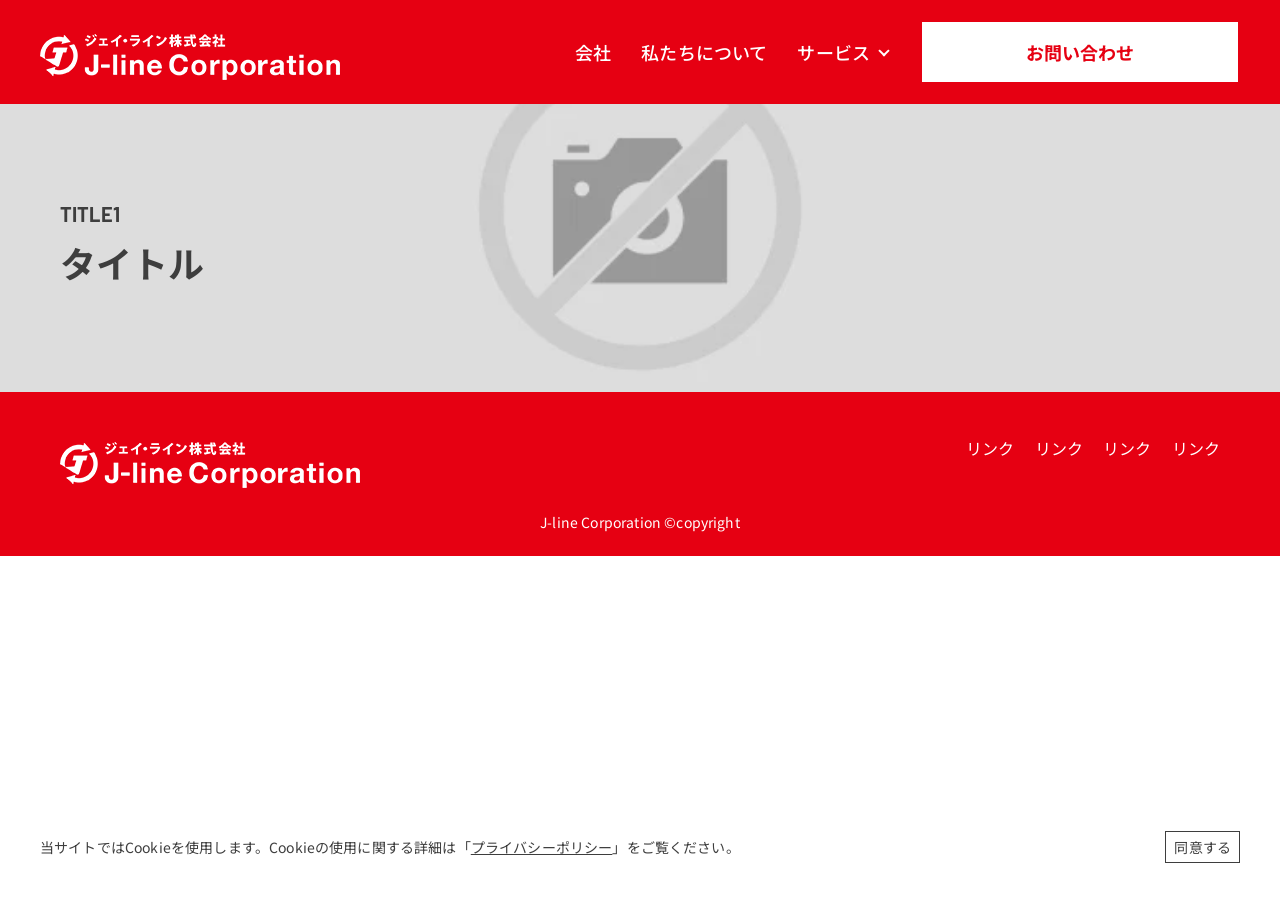
==== public/index.html @ 17c0ab58 "fix all" ====
<!DOCTYPE html>
<html lang="ja">
<head>
    <!-- meta -->
    <meta charset="utf-8">
    <meta name="viewport" content="width=device-width, initial-scale=1.0">
    <meta name="format-detection" content="telephone=no, address=no, email=no">
    <title>Title1321</title>
    <meta name="description" content="">
    <link rel="canonical" href="https://your-domain123.com/">
    <!-- OGP -->
    <meta property="og:title" content="Title1321">
    <meta property="og:description" content="">
    <meta property="og:type" content="website">
    <meta property="og:url" content="https://your-domain123.com/">
    <meta property="og:image" content="https://your-domain123.com/assets/images/common/ogp.jpg">
    <meta property="og:site_name" content="">
    <meta property="og:locale" content="ja_JP">
    <!-- Twitter Card -->
    <meta name="twitter:card" content="summary_large_image">
    <meta name="twitter:title" content="Title1321">
    <meta name="twitter:description" content="">
    <meta name="twitter:image" content="https://your-domain123.com/assets/images/common/ogp.jpg">
    <!-- favicon -->
    <link rel="icon" href="./assets/images/common/favicon.ico">
    <link rel="apple-touch-icon" href="./assets/images/common/apple-touch-icon.png">
    <!-- link -->
    <link rel="stylesheet" href="./assets/vendor/slick/slick.css">
    <link rel="stylesheet" href="./assets/css/common.css">
    <link rel="stylesheet" href="./assets/css/top.css">
    <link rel="preconnect" href="https://fonts.googleapis.com">
    <link rel="preconnect" href="https://fonts.gstatic.com" crossorigin>
    <link href="https://fonts.googleapis.com/css2?family=Barlow:wght@400;500;700&family=Noto+Sans+JP:wght@400;500;700&family=Roboto:wght@400;500;700&display=swap" rel="stylesheet">
    <!-- script -->

    <script src="./assets/vendor/jquery/jquery-4.0.0.min.js" defer></script>

    <script src="./assets/vendor/slick/slick.min.js" defer></script>
    <script src="./assets/js/inview.js" defer></script>
    <script src="./assets/js/cookie.js" defer></script>
    <script src="./assets/js/common.js" defer></script>
    <script src="./assets/js/top.js" defer></script>
</head>
<body>
    <div id="wrapper" class="l-wrapper">
        <header class="c-header">
            <div class="c-header__inner">
                <h1 class="c-header-logo">
                    <a href="./" class="c-header-logo__link">
                        <img src="./assets/images/common/img_logo.webp" alt="">
                    </a>
                </h1>
                <div class="c-header__content">
                    <div class="c-gnavi">
                        <div class="c-gnavi__inner">
                            <ul class="c-gnavi-list">
                                <li class="c-gnavi-list__item">
                                    <a href="./" class="c-gnavi-link">会社</a>
                                </li>
                                <li class="c-gnavi-list__item">
                                    <a href="./" class="c-gnavi-link">私たちについて</a>
                                </li>
                                <li class="c-gnavi-list__item is-sub">
                                    <a href="./" class="c-gnavi-link">サービス</a>
                                    <ul class="c-gnavi-sub" hidden="until-found">
                                        <li class="c-gnavi-sub__item">
                                            <a href="./" class="c-gnavi-sub-link">サービス01</a>
                                        </li>
                                        <li class="c-gnavi-sub__item">
                                            <a href="./" class="c-gnavi-sub-link">サービス02</a>
                                        </li>
                                        <li class="c-gnavi-sub__item">
                                            <a href="./" class="c-gnavi-sub-link">サービス03</a>
                                        </li>
                                    </ul>
                                </li>
                                <li class="c-gnavi-list__item is-btn">
                                    <a href="./" class="c-btn c-btn--reverse">お問い合わせ</a>
                                </li>
                            </ul>
                        </div>
                    </div>
                    <div class="c-header-btns">
                        <a href="./" class="c-btn c-btn--reverse c-header-btns__content">お問い合わせ</a>
                    </div>
                </div>
            </div>
            <div class="c-toggle">
                <span class="c-toggle__line"></span>
            </div>
        </header>
        <!--▲ Content area ▲-->
        <script>
            if (!window.sessionStorage.getItem("storage_loading")) {
                document.documentElement.classList.add("is-loading");
                window.sessionStorage.setItem("storage_loading", new Date().getTime().toString());
            }
        </script>
        <main class="p-top">
            <div class="c-loading">
                <div class="c-loading__inner">
                    <div class="c-loading__content">
                        <div class="c-loading__item"></div>
                        <div class="c-loading__item"></div>
                    </div>
                </div>
            </div>
            <section class="c-mv">
                <figure class="c-mv__bg">
                    <img src="./assets/images/common/img_dummy.webp" alt="">
                </figure>
                <div class="l-container">
                    <div class="c-mv__inner">
                        <h1 class="c-mv-title">
                            <span class="c-mv-title__en">title1</span>
                            <span class="c-mv-title__jp">タイトル</span>
                        </h1>
                    </div>
                </div>
            </section>
        </main>
        <footer class="c-footer">
            <div class="l-container">
                <div class="c-footer__inner">
                    <div class="c-footer-logo">
                        <a href="./" class="c-footer-logo__link">
                            <img src="./assets/images/common/img_logo.webp" alt="">
                        </a>
                    </div>
                    <ul class="c-footer-list">
                        <li class="c-footer-list__item">
                            <a href="./" class="c-footer-link">リンク</a>
                        </li>
                        <li class="c-footer-list__item">
                            <a href="./" class="c-footer-link">リンク</a>
                        </li>
                        <li class="c-footer-list__item">
                            <a href="./" class="c-footer-link">リンク</a>
                        </li>
                        <li class="c-footer-list__item">
                            <a href="./" class="c-footer-link">リンク</a>
                        </li>
                    </ul>
                </div>
                <p class="c-footer-copy">J-line Corporation ©copyright</p>
            </div>
            <a href="#wrapper" class="c-totop">pagetop</a>
        </footer>
        <div data-gdpr="wrap" id="cookiewrap" class="c-cookiewrap">
            <div class="c-cookiewrap__inner">
                <p class="c-cookiewrap__close"><a href="javascript:void(0)" data-gdpr="button">同意する</a></p>
                <p class="c-cookiewrap__txt">当サイトではCookieを使用します。Cookieの使用に関する詳細は「<a href="" class="c-cookiewrap__link">プライバシーポリシー</a>」をご覧ください。</p>
            </div>
        </div>
    </div>
</body>
</html>
---- public/assets/css/common.css ----
@charset "UTF-8";.c-txt10,.c-txt11,.c-txt12{font-size:.625rem}.c-bread__item,.c-bread__link,.c-footer-copy,.c-txt13,.c-txt14,.c-txt15,.mfp_err{font-size:.75rem}.c-btn,.c-footer-link,.c-gnavi-sub-link,.c-ttl16,.c-ttl18,.c-txt16,.c-txt17,.c-txt18,.c-txt19,body{font-size:.875rem}.c-mv-title__en,.c-title__en,.c-ttl20,.c-txt20,.c-txt21{font-size:1rem}.c-ttl22,.c-ttl24,.c-ttl26,.c-txt22,.c-txt23,.c-txt24,.c-txt25,.c-txt26{font-size:1.125rem}.c-footer-logo,.c-header-logo,.c-ttl28,.c-ttl30,.c-txt27,.c-txt28,.c-txt29,.c-txt30{font-size:1.25rem}.c-ttl32,.c-ttl34,.c-txt32,.c-txt34{font-size:1.375rem}.c-mv-title__jp,.c-title__jp,.c-ttl36{font-size:1.5rem}.u-align--left{text-align:left!important}.u-align--right{text-align:right!important}.u-align--center{text-align:center!important}.u-fw--100{font-weight:100!important}.u-fw--200{font-weight:200!important}.u-fw--300{font-weight:300!important}.u-fw--400{font-weight:400!important}.u-fw--500{font-weight:500!important}.u-fw--600{font-weight:600!important}.u-fw--700{font-weight:700!important}.u-fw--800{font-weight:800!important}.u-fw--900{font-weight:900!important}.u-family--base{font-family:Noto Sans JP,sans-serif!important}.u-family--barlow{font-family:Barlow,sans-serif!important}.u-family--roboto{font-family:Roboto,sans-serif!important}*,:after,:before{border-style:solid;border-width:0;box-sizing:border-box}html{line-height:1.15;-webkit-text-size-adjust:100%;-webkit-tap-highlight-color:transparent}body{margin:0}main{display:block}address,blockquote,dl,figure,form,iframe,p,pre,table{margin:0}h1,h2,h3,h4,h5,h6{font-size:inherit;font-weight:inherit;line-height:inherit;margin:0}ol,ul{list-style:none;margin:0;padding:0}dt{font-weight:700}dd{margin-left:0}hr{border-top-width:1px;box-sizing:content-box;clear:both;color:inherit;height:0;margin:0;overflow:visible}pre{font-family:monospace,monospace;font-size:inherit}address{font-style:inherit}a{background-color:transparent;color:inherit;text-decoration:none}abbr[title]{text-decoration:underline;-webkit-text-decoration:underline dotted;text-decoration:underline dotted}b,strong{font-weight:bolder}code,kbd,samp{font-family:monospace,monospace;font-size:inherit}small{font-size:80%}sub,sup{font-size:75%;line-height:0;position:relative;vertical-align:baseline}sub{bottom:-.25em}sup{top:-.5em}embed,iframe,img,object{vertical-align:bottom}button,input,optgroup,select,textarea{-webkit-appearance:none;-moz-appearance:none;appearance:none;background:transparent;border-radius:0;color:inherit;font:inherit;margin:0;padding:0;text-align:inherit;vertical-align:middle}[type=checkbox]{-webkit-appearance:checkbox;-moz-appearance:checkbox;appearance:checkbox}[type=radio]{-webkit-appearance:radio;-moz-appearance:radio;appearance:radio}button,input{overflow:visible}button,select{text-transform:none}[type=button],[type=reset],[type=submit],button{-webkit-appearance:none;-moz-appearance:none;appearance:none;cursor:pointer}[type=button][disabled],[type=reset][disabled],[type=submit][disabled],button[disabled]{cursor:default}[type=button]::-moz-focus-inner,[type=reset]::-moz-focus-inner,[type=submit]::-moz-focus-inner,button::-moz-focus-inner{border-style:none;padding:0}[type=button]:-moz-focusring,[type=reset]:-moz-focusring,[type=submit]:-moz-focusring,button:-moz-focusring{outline:1px dotted ButtonText}select::-ms-expand{display:none}fieldset,option{padding:0}fieldset{margin:0;min-width:0}legend{color:inherit;display:table;max-width:100%;padding:0;white-space:normal}progress{vertical-align:baseline}textarea{overflow:auto}[type=number]::-webkit-inner-spin-button,[type=number]::-webkit-outer-spin-button{height:auto}[type=search]{outline-offset:-2px}[type=search]::-webkit-search-decoration{-webkit-appearance:none}::-webkit-file-upload-button{-webkit-appearance:button;font:inherit}label[for]{cursor:pointer}details{display:block}summary{display:list-item}[contenteditable]{outline:none}table{border-collapse:collapse;border-spacing:0}caption{text-align:left}td,th{padding:0;vertical-align:top}th{font-weight:700;text-align:left}[hidden],template{display:none}:root{--base:#3e3e3e;--primary:#e60012;--black:#000;--white:#fff;--gray:#ccc;--red:#f45a3e}body{color:var(--base);font-family:Noto Sans JP,sans-serif;font-weight:400;letter-spacing:.01em;line-height:2}body.overflow_modal{height:100%;overflow-y:scroll;position:fixed;width:100%}.l-wrapper{display:block;overflow:clip;position:relative}img{width:100%}a{cursor:pointer;transition:.5s}a:hover{opacity:1}.is-pc{display:none!important}.is-sp{display:block!important}.c-title{display:flex;flex-direction:column;gap:5px}.c-title__en{font-family:Barlow,sans-serif;line-height:1;text-transform:uppercase}.c-title__en,.c-title__jp{display:block;font-weight:700}.c-title__jp{line-height:1.6}.c-ttl16{font-weight:700}.c-ttl16--line{position:relative}.c-ttl16--line:before{background-color:var(--base);bottom:0;content:"";height:.05em;left:0;position:absolute;width:100%}.c-ttl16--dot{display:flex;position:relative}.c-ttl16--dot:before{content:"・";display:block;flex-shrink:0}.c-ttl18{font-weight:700}.c-ttl18--line{position:relative}.c-ttl18--line:before{background-color:var(--base);bottom:0;content:"";height:.05em;left:0;position:absolute;width:100%}.c-ttl18--dot{display:flex;position:relative}.c-ttl18--dot:before{content:"・";display:block;flex-shrink:0}.c-ttl20{font-weight:700}.c-ttl20--line{position:relative}.c-ttl20--line:before{background-color:var(--base);bottom:0;content:"";height:.05em;left:0;position:absolute;width:100%}.c-ttl20--dot{display:flex;position:relative}.c-ttl20--dot:before{content:"・";display:block;flex-shrink:0}.c-ttl22{font-weight:700}.c-ttl22--line{position:relative}.c-ttl22--line:before{background-color:var(--base);bottom:0;content:"";height:.05em;left:0;position:absolute;width:100%}.c-ttl22--dot{display:flex;position:relative}.c-ttl22--dot:before{content:"・";display:block;flex-shrink:0}.c-ttl24{font-weight:700}.c-ttl24--line{position:relative}.c-ttl24--line:before{background-color:var(--base);bottom:0;content:"";height:.05em;left:0;position:absolute;width:100%}.c-ttl24--dot{display:flex;position:relative}.c-ttl24--dot:before{content:"・";display:block;flex-shrink:0}.c-ttl26{font-weight:700}.c-ttl26--line{position:relative}.c-ttl26--line:before{background-color:var(--base);bottom:0;content:"";height:.05em;left:0;position:absolute;width:100%}.c-ttl26--dot{display:flex;position:relative}.c-ttl26--dot:before{content:"・";display:block;flex-shrink:0}.c-ttl28{font-weight:700}.c-ttl28--line{position:relative}.c-ttl28--line:before{background-color:var(--base);bottom:0;content:"";height:.05em;left:0;position:absolute;width:100%}.c-ttl28--dot{display:flex;position:relative}.c-ttl28--dot:before{content:"・";display:block;flex-shrink:0}.c-ttl30{font-weight:700}.c-ttl30--line{position:relative}.c-ttl30--line:before{background-color:var(--base);bottom:0;content:"";height:.05em;left:0;position:absolute;width:100%}.c-ttl30--dot{display:flex;position:relative}.c-ttl30--dot:before{content:"・";display:block;flex-shrink:0}.c-ttl32{font-weight:700}.c-ttl32--line{position:relative}.c-ttl32--line:before{background-color:var(--base);bottom:0;content:"";height:.05em;left:0;position:absolute;width:100%}.c-ttl32--dot{display:flex;position:relative}.c-ttl32--dot:before{content:"・";display:block;flex-shrink:0}.c-ttl34{font-weight:700}.c-ttl34--line{position:relative}.c-ttl34--line:before{background-color:var(--base);bottom:0;content:"";height:.05em;left:0;position:absolute;width:100%}.c-ttl34--dot{display:flex;position:relative}.c-ttl34--dot:before{content:"・";display:block;flex-shrink:0}.c-ttl36{font-weight:700}.c-ttl36--line{position:relative}.c-ttl36--line:before{background-color:var(--base);bottom:0;content:"";height:.05em;left:0;position:absolute;width:100%}.c-ttl36--dot{display:flex;position:relative}.c-ttl36--dot:before{content:"・";display:block;flex-shrink:0}.c-btn{align-items:center;background-color:var(--primary);border:1px solid var(--primary);color:var(--white);display:flex;font-weight:700;gap:10px;justify-content:center;line-height:1.6;min-height:56px;padding:10px 20px;text-align:center;width:260px}.c-btn--arrow{display:flex;gap:5px;justify-content:space-between}.c-btn--arrow .c-btn__content{width:100%}.c-btn--arrow:after{border-right:2px solid var(--white);border-top:2px solid var(--white);content:"";display:block;flex-shrink:0;height:8px;transform:rotate(45deg);transition:.5s;width:8px}.c-btn--arrow-center{display:flex;gap:5px;justify-content:center}.c-btn--arrow-center:after{border-right:2px solid var(--white);border-top:2px solid var(--white);content:"";display:block;flex-shrink:0;height:8px;transform:rotate(45deg);transition:.5s;width:8px}.c-btn--arrow-between{display:flex;gap:5px;justify-content:space-between}.c-btn--arrow-between:after{border-right:2px solid var(--white);border-top:2px solid var(--white);content:"";display:block;flex-shrink:0;height:8px;transform:rotate(45deg);transition:.5s;width:8px}.c-btn--reverse{background-color:var(--white);color:var(--primary)}.c-btn--reverse:after{border-color:var(--primary)}.c-totop{background:var(--primary);border:2px solid var(--white);border-radius:40px;bottom:60px;display:block;font-size:0;font-weight:400;height:45px;letter-spacing:.1em;line-height:1;position:fixed;right:20px;transform:translateY(150px);transition:.5s;width:45px;z-index:9}.c-totop:before{left:11px;transform:translateY(-50%) rotate(-45deg)}.c-totop:after,.c-totop:before{background:var(--white);content:"";height:3px;pointer-events:none;position:absolute;top:50%;width:12px}.c-totop:after{right:11px;transform:translateY(-50%) rotate(45deg)}.c-list-dot__item{align-items:flex-start;display:flex;gap:5px}.c-list-dot__item:before{content:"・";display:block;flex-shrink:0}.c-list-number{counter-reset:number}.c-list-number__item{align-items:flex-start;display:flex;gap:5px}.c-list-number__item:before{content:counter(number) ".";counter-increment:number;display:block;flex-shrink:0}.c-list-star__item{align-items:flex-start;display:flex;gap:5px}.c-list-star__item:before{content:"※";display:block;flex-shrink:0}.c-mv{margin-top:60px;position:relative;width:100%;z-index:1}.c-mv__bg{height:100%;left:0;position:absolute;top:0;width:100%;z-index:-1}.c-mv__bg img{height:100%;-o-object-fit:cover;object-fit:cover;-o-object-position:center;object-position:center;width:100%}.c-mv__inner{padding:80px 0}.c-mv-title{display:flex;flex-direction:column;gap:5px}.c-mv-title__en{display:block;font-family:Barlow,sans-serif;font-weight:700;line-height:1;text-transform:uppercase}.c-mv-title__jp{display:block;font-weight:700;line-height:1.6}.c-bread{display:flex;flex-wrap:wrap;gap:5px;padding:10px 0}.c-bread__item{color:var(--primary);text-transform:uppercase}.c-bread__link{align-items:center;color:var(--base);display:flex;gap:5px;justify-content:space-between}.c-bread__link:after{content:"-"}.c-gnavi{background-color:var(--primary);display:none;height:100vh;height:100lvh;left:0;overflow-y:auto;position:fixed;top:0;width:100%;z-index:8;-webkit-overflow-scrolling:touch}.c-gnavi-link{display:block;font-size:1rem;font-weight:500;padding:8px 0;text-align:center;transition:opacity .3s ease}.c-gnavi-link:hover{opacity:.8}.c-gnavi-list__item{position:relative}.c-gnavi-list__item.is-btn{display:flex;justify-content:center;padding-top:20px}.c-gnavi-list__item.is-sub{position:relative}.c-gnavi-list__item.is-sub .c-gnavi-link{padding:10px 40px}.c-gnavi-list__item.is-sub:after{border-bottom:2px solid var(--white);border-right:2px solid var(--white);content:"";display:block;height:8px;pointer-events:none;position:absolute;right:25px;top:25px;transform:translateY(-50%) rotate(45deg);transition:transform .3s ease;width:8px}.c-gnavi-list__item.is-sub.is-open:after{transform:translateY(-30%) rotate(-135deg)}.c-gnavi__inner{padding:100px 0}.c-gnavi-sub{background-color:rgba(0,0,0,.12);border-radius:4px;display:none;margin:8px 20px 12px;position:relative}.c-gnavi-sub[hidden=until-found]{display:none}@supports (content-visibility:hidden){.c-gnavi-sub[hidden=until-found]{content-visibility:hidden;display:block}}.c-gnavi-sub-link{background-color:transparent;border-bottom:1px solid hsla(0,0%,100%,.12);color:var(--white);display:block;font-weight:500;padding:12px 20px;text-align:center;transition:background-color .25s ease,color .25s ease,padding-left .25s ease}.c-gnavi-sub-link:hover{background-color:hsla(0,0%,100%,.1)}.c-gnavi-sub__item:last-child .c-gnavi-sub-link{border-bottom:none}.c-header{background-color:var(--primary);color:var(--white);left:0;padding:10px 20px;position:fixed;top:0;width:100%;z-index:10}.c-header-logo{align-items:center;display:flex;flex-shrink:0;font-weight:700;position:relative;width:200px;z-index:9}.c-header-btns{display:none}.c-toggle{background-color:var(--green);border-radius:0 0 0 5px;cursor:pointer;display:block;height:60px;position:absolute;right:0;top:0;width:60px;z-index:11}.c-toggle:before{top:20px}.c-toggle:after,.c-toggle:before{background:var(--white);border-radius:100px;content:"";height:2px;left:20px;position:absolute;transition:.5s;width:20px}.c-toggle:after{bottom:20px}.c-toggle__line{background:var(--white);border-radius:100px;display:block;height:2px;left:20px;position:absolute;top:29px;transition:.5s;width:20px}.c-toggle.active:before{transform:translate(-2px,9px) rotate(45deg);width:24px}.c-toggle.active:after{transform:translate(-2px,-9px) rotate(-45deg);width:24px}.c-toggle.active .c-toggle__line{opacity:0}.c-footer{background-color:var(--primary);color:var(--white);padding:40px 0 20px}.c-footer__inner{display:flex;flex-wrap:wrap;gap:20px}.c-footer-logo{align-items:center;display:flex;flex-shrink:0;font-weight:700;width:200px}.c-footer-list{display:flex;flex-wrap:wrap;gap:15px}.c-footer-copy{margin-top:20px;text-align:center}.is-loading .c-loading{opacity:1;pointer-events:all}.c-loading{align-items:center;background:var(--base);display:flex;height:100%;justify-content:center;left:0;opacity:0;pointer-events:none;position:fixed;top:0;width:100%;z-index:100}.c-loading__content{position:relative;transform:translate(-15px,-15px)}.c-loading__item{animation-fill-mode:both;background-color:var(--white);border-radius:100%;height:12px;left:-7px;margin:2px 2px 2px 15px;position:absolute;top:4px;width:12px}.c-loading__item:first-child{animation:ball-zig .7s linear 0s infinite}.c-loading__item:last-child{animation:ball-zag .7s linear 0s infinite}@keyframes ball-zig{33%{transform:translate(-15px,-30px)}66%{transform:translate(15px,-30px)}to{transform:translate(0)}}@keyframes ball-zag{33%{transform:translate(15px,30px)}66%{transform:translate(-15px,30px)}to{transform:translate(0)}}.p-country-name{display:none!important}div#mfp_hidden{height:1px;margin:0;overflow:hidden;padding:0;width:1px}div#mfp_hidden input{margin:10px}div#mfp_loading{background-image:url(_images/mfp_loading.gif);display:none;height:40px;position:absolute;width:40px;z-index:20001}div#mfp_overlay{display:none;position:absolute;z-index:10001}div#mfp_overlay_inner{background-color:#fff;border-radius:5px;box-shadow:0 0 10px #000;margin:0 auto;max-width:90%;padding:15px;width:640px}div#mfp_overlay_background{z-index:10000}div#mfp_loading_screen,div#mfp_overlay_background{background-color:#000;display:none;position:absolute}div#mfp_loading_screen{opacity:.8;z-index:20000}.mfp_err{color:var(--red);display:block;width:100%}.wpcf7-form.resetting,.wpcf7-form.submitting{pointer-events:none}.c-cookiewrap{background:var(--white);bottom:0;box-sizing:border-box;display:none;left:0;padding:20px;position:fixed;width:100%;z-index:999}.c-cookiewrap__inner{box-sizing:border-box;position:relative;width:100%}.c-cookiewrap__close{bottom:0;font-size:.875rem;line-height:1em;position:absolute;right:0;text-align:right}.c-cookiewrap__close a{border:1px solid var(--base);display:block;padding:8px}.c-cookiewrap__txt{font-size:.875rem;line-height:1.8;padding-bottom:45px}.c-cookiewrap__link{text-decoration:underline}.p-404__inner{padding:50px 0 100px}.p-404__btn{padding:40px 0 0}.p-thanks__inner{padding:50px 0 100px}.p-thanks__inner .c-ttl30{margin-bottom:25px}.p-thanks__btn{padding:40px 0 0}.c-accordion{background:#fff;border:1px solid #e2e8f0;border-radius:8px;margin-bottom:16px;overflow:hidden;transition:border-color .25s ease,box-shadow .25s ease;width:100%}.c-accordion:last-child{margin-bottom:0}.c-accordion:hover{border-color:#cbd5e1}.c-accordion.is-open,.c-accordion[open]{border-color:#cbd5e1;box-shadow:0 4px 12px rgba(0,0,0,.04)}.c-accordion.is-open .c-accordion__icon,.c-accordion[open] .c-accordion__icon{transform:rotate(180deg)}.c-accordion.is-open .c-accordion__icon--plus,.c-accordion[open] .c-accordion__icon--plus{transform:none}.c-accordion.is-open .c-accordion__icon--plus:after,.c-accordion[open] .c-accordion__icon--plus:after{opacity:0;transform:translate(-50%,-50%) rotate(90deg)}.c-accordion__head{align-items:center;background:#f8fafc;border:none;color:#1e293b;cursor:pointer;display:flex;font-size:15px;font-weight:700;justify-content:space-between;line-height:1.5;list-style:none;outline:none;padding:14px 16px;text-align:left;transition:background-color .2s ease,color .2s ease;-webkit-user-select:none;-moz-user-select:none;user-select:none;width:100%}.c-accordion__head::-webkit-details-marker{display:none}.c-accordion__head::marker{content:"";display:none}.c-accordion__head:hover{background-color:#f1f5f9;color:var(--primary,#e60012)}.c-accordion__title{flex:1;padding-right:16px}.c-accordion__icon{flex-shrink:0;height:20px;position:relative;transition:transform .3s cubic-bezier(.4,0,.2,1);width:20px}.c-accordion__icon:before{border-bottom:2px solid #64748b;border-right:2px solid #64748b;content:"";height:8px;left:50%;position:absolute;top:50%;transform:translate(-50%,-70%) rotate(45deg);transition:border-color .2s ease;width:8px}.c-accordion__icon--plus:before{border:none;height:2px;width:14px}.c-accordion__icon--plus:after,.c-accordion__icon--plus:before{background-color:#64748b;content:"";left:50%;position:absolute;top:50%;transform:translate(-50%,-50%)}.c-accordion__icon--plus:after{height:14px;transition:transform .25s ease,opacity .25s ease;width:2px}.c-accordion__body{background:#fff;border-top:1px solid #f1f5f9}.c-accordion__body[hidden=until-found]{display:none}@supports (content-visibility:hidden){.c-accordion__body[hidden=until-found]{content-visibility:hidden;display:block}}.c-accordion__content{color:#475569;font-size:14px;line-height:1.8;padding:16px}.c-accordion__content>:last-child{margin-bottom:0}:where(.js-inview){opacity:0}:where(.js-inview):focus-within{animation:none!important;opacity:1!important;transform:none!important;transition:none!important}.js-fadeani:focus-within{opacity:1!important;transform:none!important;transition:none!important}.bounceIn,.fadeIn,.fadeRight,.fadeUp{animation-duration:1.5s;animation-timing-function:ease}.fadeUp{animation-fill-mode:forwards;animation-name:ani_fadeup}.fadeRight{animation-fill-mode:forwards;animation-name:ani_toright}.fadeLeft{animation-fill-mode:forwards;animation-name:ani_toleft}.fadeIn{animation-fill-mode:forwards;animation-name:ani_fadein}.bounceIn{animation-fill-mode:forwards;animation-name:bounce_in}@keyframes ani_fadeup{0%{opacity:0;transform:translateY(30px)}to{opacity:1;transform:translateY(0)}}@keyframes ani_toright{0%{opacity:0;transform:translateX(-40px)}to{opacity:1;transform:translateX(0)}}@keyframes ani_toleft{0%{opacity:0;transform:translateX(40px)}to{opacity:1;transform:translateY(0)}}@keyframes ani_fadein{0%{opacity:0}to{opacity:1}}@keyframes bounce_in{0%{opacity:0;transform:scale3d(.3,.3,.3)}20%{transform:scale3d(1.2,1.2,1.2)}40%{transform:scale3d(.9,.9,.9)}60%{opacity:1;transform:scale3d(1.03,1.03,1.03)}80%{transform:scale3d(.97,.97,.97)}to{opacity:1;transform:none}}.l-container{padding:0 20px;width:100%}.l-grid{display:grid;grid-gap:20px}.l-flex{align-items:flex-start;display:flex;flex-wrap:wrap;gap:20px}.l-flex__left{flex-shrink:0;width:100%}.l-flex__right{display:flex;flex-direction:column;gap:10px;width:100%}.l-flex--middle{align-items:center}.l-flex--reverse{flex-direction:row-reverse}.l-tbl__item{border-top:1px solid var(--gray);padding:20px 0}.l-tbl__item:last-child{border-bottom:1px solid var(--gray)}.l-tbl .l-tbl__item--middle{align-items:center}.l-tbl__left{flex-shrink:0;margin-bottom:10px;width:100%}.l-tbl__right{width:100%}@media screen and (min-width:768px){.c-txt11{font-size:clamp(.625rem,.2119vw + .5233rem,.6875rem)}.c-txt12{font-size:clamp(.625rem,.4237vw + .4216rem,.75rem)}.c-txt13{font-size:clamp(.75rem,.2119vw + .6483rem,.8125rem)}.c-bread__item,.c-bread__link,.c-footer-copy,.c-txt14,.mfp_err{font-size:clamp(.75rem,.4237vw + .5466rem,.875rem)}.c-txt15{font-size:clamp(.75rem,.6356vw + .4449rem,.9375rem)}.c-footer-link,.c-gnavi-sub-link,.c-ttl16,.c-txt16,body{font-size:clamp(.875rem,.4237vw + .6716rem,1rem)}.c-txt17{font-size:clamp(.875rem,.6356vw + .5699rem,1.0625rem)}.c-btn,.c-ttl18,.c-txt18{font-size:clamp(.875rem,.8475vw + .4682rem,1.125rem)}.c-txt19{font-size:clamp(.875rem,1.0593vw + .3665rem,1.1875rem)}.c-mv-title__en,.c-title__en,.c-ttl20,.c-txt20{font-size:clamp(1rem,.8475vw + .5932rem,1.25rem)}.c-txt21{font-size:clamp(1rem,1.0593vw + .4915rem,1.3125rem)}.c-ttl22,.c-txt22{font-size:clamp(1.125rem,.8475vw + .7182rem,1.375rem)}.c-txt23{font-size:clamp(1.125rem,1.0593vw + .6165rem,1.4375rem)}.c-ttl24,.c-txt24{font-size:clamp(1.125rem,1.2712vw + .5148rem,1.5rem)}.c-txt25{font-size:clamp(1.125rem,1.4831vw + .4131rem,1.5625rem)}.c-ttl26,.c-txt26{font-size:clamp(1.125rem,1.6949vw + .3114rem,1.625rem)}.c-txt27{font-size:clamp(1.25rem,1.4831vw + .5381rem,1.6875rem)}.c-footer-logo,.c-header-logo,.c-ttl28,.c-txt28{font-size:clamp(1.25rem,1.6949vw + .4364rem,1.75rem)}.c-txt29{font-size:clamp(1.25rem,1.9068vw + .3347rem,1.8125rem)}.c-ttl30,.c-txt30{font-size:clamp(1.25rem,2.1186vw + .2331rem,1.875rem)}.c-ttl32,.c-txt32{font-size:clamp(1.375rem,2.1186vw + .3581rem,2rem)}.c-ttl34,.c-txt34{font-size:clamp(1.375rem,2.5424vw + .1547rem,2.125rem)}.c-mv-title__jp,.c-title__jp,.c-ttl36{font-size:clamp(1.5rem,2.5424vw + .2797rem,2.25rem)}a:hover{opacity:.8;text-decoration:none}.is-pc{display:block!important}.is-sp{display:none!important}.c-title{gap:10px}.c-btn{gap:15px;min-height:64px;width:320px}.c-btn,.c-btn:hover{border:2px solid var(--primary)}.c-btn:hover{background-color:var(--white);color:var(--primary);opacity:1}.c-btn:hover:after{border-color:var(--primary)}.c-btn--arrow{gap:10px}.c-btn--arrow:after{height:12px;width:12px}.c-btn--arrow-center{gap:10px}.c-btn--arrow-center:after{height:12px;width:12px}.c-btn--arrow-between{gap:10px}.c-btn--arrow-between:after{height:12px;width:12px}.c-btn--reverse:hover{background-color:var(--primary);color:var(--white);opacity:1}.c-btn--reverse:hover:after{border-color:var(--white)}.c-totop{border:3px solid var(--white);border-radius:60px;bottom:69px;height:60px;right:60px;width:60px}.c-totop:before{left:15px;width:15px}.c-totop:after{right:15px;width:15px}.c-totop:hover{transform:translateY(-20px)!important}.c-mv{margin-top:104px}.c-mv__inner{padding:100px 0}.c-mv-title{gap:10px}.c-bread{gap:10px;padding:15px 0}.c-bread__link{gap:10px}.c-gnavi{display:block;height:auto;overflow-y:visible;position:relative;width:auto}.c-gnavi-link{font-size:clamp(.7875rem,1.1441vw + .2384rem,1.125rem);padding:5px 0;text-align:left}.c-gnavi-list{align-items:center;display:flex;gap:0 clamp(1.25rem,2.1186vw + .2331rem,1.875rem);justify-content:flex-end}.c-gnavi-list__item.is-btn{display:none}.c-gnavi-list__item.is-sub{padding-right:20px}.c-gnavi-list__item.is-sub .c-gnavi-link{padding:5px 0}.c-gnavi-list__item.is-sub:after{right:2px;top:50%;transform:translateY(-65%) rotate(45deg)}.c-gnavi-list__item.is-sub.is-open:after{transform:translateY(-35%) rotate(-135deg)}.c-gnavi-list__item.is-sub.is-open .c-gnavi-sub{content-visibility:visible;opacity:1;pointer-events:auto;transform:translateX(-50%) translateY(0)}.c-gnavi-list__item.is-sub:focus-within:after,.c-gnavi-list__item.is-sub:hover:after{transform:translateY(-35%) rotate(-135deg)}.c-gnavi-list__item.is-sub:focus-within .c-gnavi-sub,.c-gnavi-list__item.is-sub:hover .c-gnavi-sub{content-visibility:visible;opacity:1;pointer-events:auto;transform:translateX(-50%) translateY(0)}.c-gnavi__inner{padding:0}.c-gnavi-sub{background-color:var(--white);border-radius:6px;box-shadow:0 10px 25px rgba(0,0,0,.15);display:block;left:50%;margin:0;opacity:0;pointer-events:none;position:absolute;top:calc(100% + 20px);transform:translateX(-50%) translateY(10px);transition:opacity .3s ease,transform .3s ease,content-visibility allow-discrete .3s ease;width:200px;z-index:20}.c-gnavi-sub[hidden=until-found]{content-visibility:hidden;display:block}.c-gnavi-sub:focus-within{content-visibility:visible;opacity:1;pointer-events:auto;transform:translateX(-50%) translateY(0)}.c-gnavi-sub:before{height:20px;left:0;width:100%}.c-gnavi-sub:after,.c-gnavi-sub:before{bottom:100%;content:"";position:absolute}.c-gnavi-sub:after{border-color:transparent transparent var(--white) transparent;border-style:solid;border-width:0 6px 6px;height:0;left:50%;transform:translateX(-50%) translateY(1px);width:0}.c-gnavi-sub-link{background-color:var(--white);border-bottom:1px solid #f0f0f0;color:var(--base);padding:12px 20px;text-align:left}.c-gnavi-sub-link:hover{background-color:var(--primary);color:var(--white);padding-left:24px}.c-gnavi-sub__item:first-child .c-gnavi-sub-link{border-radius:6px 6px 0 0}.c-gnavi-sub__item:last-child .c-gnavi-sub-link{border-radius:0 0 6px 6px}.c-header{padding:20px 40px}.c-header-logo{width:clamp(13.75rem,16.9492vw + 5.6144rem,18.75rem)}.c-header__inner{align-items:center;display:flex;justify-content:space-between}.c-header__content{align-items:center;display:flex;gap:clamp(1.25rem,2.1186vw + .2331rem,1.875rem);justify-content:flex-end}.c-header-btns{display:block}.c-header-btns__content{width:clamp(11.25rem,29.661vw + -2.9873rem,20rem)}.c-toggle{display:none}.c-footer{padding:40px 0 20px}.c-footer__inner{flex-wrap:nowrap;justify-content:space-between}.c-footer-logo{width:300px}.c-footer-list{gap:20px}.c-footer-copy{margin-top:20px}.c-cookiewrap{padding:40px}.c-cookiewrap__close{bottom:auto;top:50%;transform:translateY(-50%)}.c-cookiewrap__txt{padding-bottom:0;padding-right:110px}.p-404__inner{margin-bottom:-22px;padding:clamp(6.25rem,7.8125vw + 2.5rem,8.75rem) 0 clamp(8.125rem,8.3984vw + 4.0938rem,10.8125rem)}.p-404__btn{padding:50px 0}.p-thanks__inner{margin-bottom:-22px;padding:clamp(6.25rem,7.8125vw + 2.5rem,8.75rem) 0 clamp(8.125rem,8.3984vw + 4.0938rem,10.8125rem);text-align:center}.p-thanks__inner .c-ttl30{margin-bottom:40px}.p-thanks__btn{padding:50px 0}.c-accordion__head{font-size:16px;padding:18px 24px}.c-accordion__content{font-size:15px;padding:20px 24px}.l-container{box-sizing:border-box;margin:0 auto;max-width:1240px;padding:0 40px;width:100%}.l-grid{grid-gap:clamp(1.25rem,4.2373vw + -.7839rem,2.5rem);grid-template-columns:1fr 1fr}.l-grid--cl3{grid-template-columns:repeat(3,1fr)}.l-grid--cl4{grid-template-columns:repeat(4,1fr)}.l-flex{flex-wrap:nowrap;gap:clamp(1.25rem,4.2373vw + -.7839rem,2.5rem)}.l-flex__left{width:400px}.l-flex__right{gap:20px}.l-flex--equal .l-flex__left{width:50%}.l-tbl__item{align-items:flex-start;display:flex;padding:20px 0}.l-tbl__left{margin-bottom:0;width:clamp(12.5rem,21.1864vw + 2.3305rem,18.75rem)}}
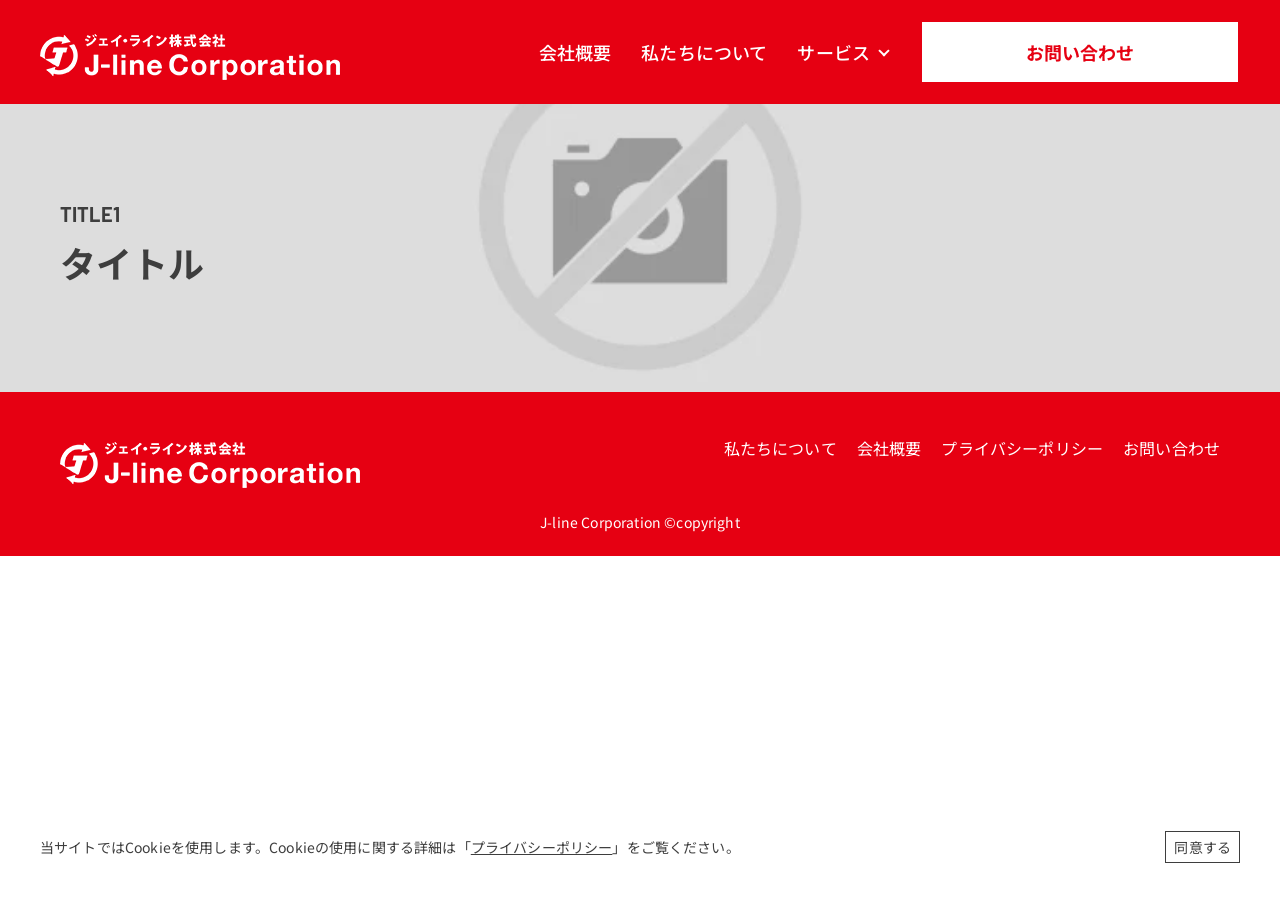
==== commit 353a1740: "fix all" ====
--- a/public/index.html
+++ b/public/index.html
@@ -55,10 +55,10 @@
                         <div class="c-gnavi__inner">
                             <ul class="c-gnavi-list">
                                 <li class="c-gnavi-list__item">
-                                    <a href="./" class="c-gnavi-link">会社</a>
+                                    <a href="./company/" class="c-gnavi-link">会社概要</a>
                                 </li>
                                 <li class="c-gnavi-list__item">
-                                    <a href="./" class="c-gnavi-link">私たちについて</a>
+                                    <a href="./about/" class="c-gnavi-link">私たちについて</a>
                                 </li>
                                 <li class="c-gnavi-list__item is-sub">
                                     <a href="./" class="c-gnavi-link">サービス</a>
@@ -75,13 +75,13 @@
                                     </ul>
                                 </li>
                                 <li class="c-gnavi-list__item is-btn">
-                                    <a href="./" class="c-btn c-btn--reverse">お問い合わせ</a>
+                                    <a href="./contact/" class="c-btn c-btn--reverse">お問い合わせ</a>
                                 </li>
                             </ul>
                         </div>
                     </div>
                     <div class="c-header-btns">
-                        <a href="./" class="c-btn c-btn--reverse c-header-btns__content">お問い合わせ</a>
+                        <a href="./contact/" class="c-btn c-btn--reverse c-header-btns__content">お問い合わせ</a>
                     </div>
                 </div>
             </div>
@@ -129,16 +129,16 @@
                     </div>
                     <ul class="c-footer-list">
                         <li class="c-footer-list__item">
-                            <a href="./" class="c-footer-link">リンク</a>
+                            <a href="./about/" class="c-footer-link">私たちについて</a>
                         </li>
                         <li class="c-footer-list__item">
-                            <a href="./" class="c-footer-link">リンク</a>
+                            <a href="./company/" class="c-footer-link">会社概要</a>
                         </li>
                         <li class="c-footer-list__item">
-                            <a href="./" class="c-footer-link">リンク</a>
+                            <a href="./privacy/" class="c-footer-link">プライバシーポリシー</a>
                         </li>
                         <li class="c-footer-list__item">
-                            <a href="./" class="c-footer-link">リンク</a>
+                            <a href="./contact/" class="c-footer-link">お問い合わせ</a>
                         </li>
                     </ul>
                 </div>
@@ -149,7 +149,7 @@
         <div data-gdpr="wrap" id="cookiewrap" class="c-cookiewrap">
             <div class="c-cookiewrap__inner">
                 <p class="c-cookiewrap__close"><a href="javascript:void(0)" data-gdpr="button">同意する</a></p>
-                <p class="c-cookiewrap__txt">当サイトではCookieを使用します。Cookieの使用に関する詳細は「<a href="" class="c-cookiewrap__link">プライバシーポリシー</a>」をご覧ください。</p>
+                <p class="c-cookiewrap__txt">当サイトではCookieを使用します。Cookieの使用に関する詳細は「<a href="./privacy/" class="c-cookiewrap__link">プライバシーポリシー</a>」をご覧ください。</p>
             </div>
         </div>
     </div>
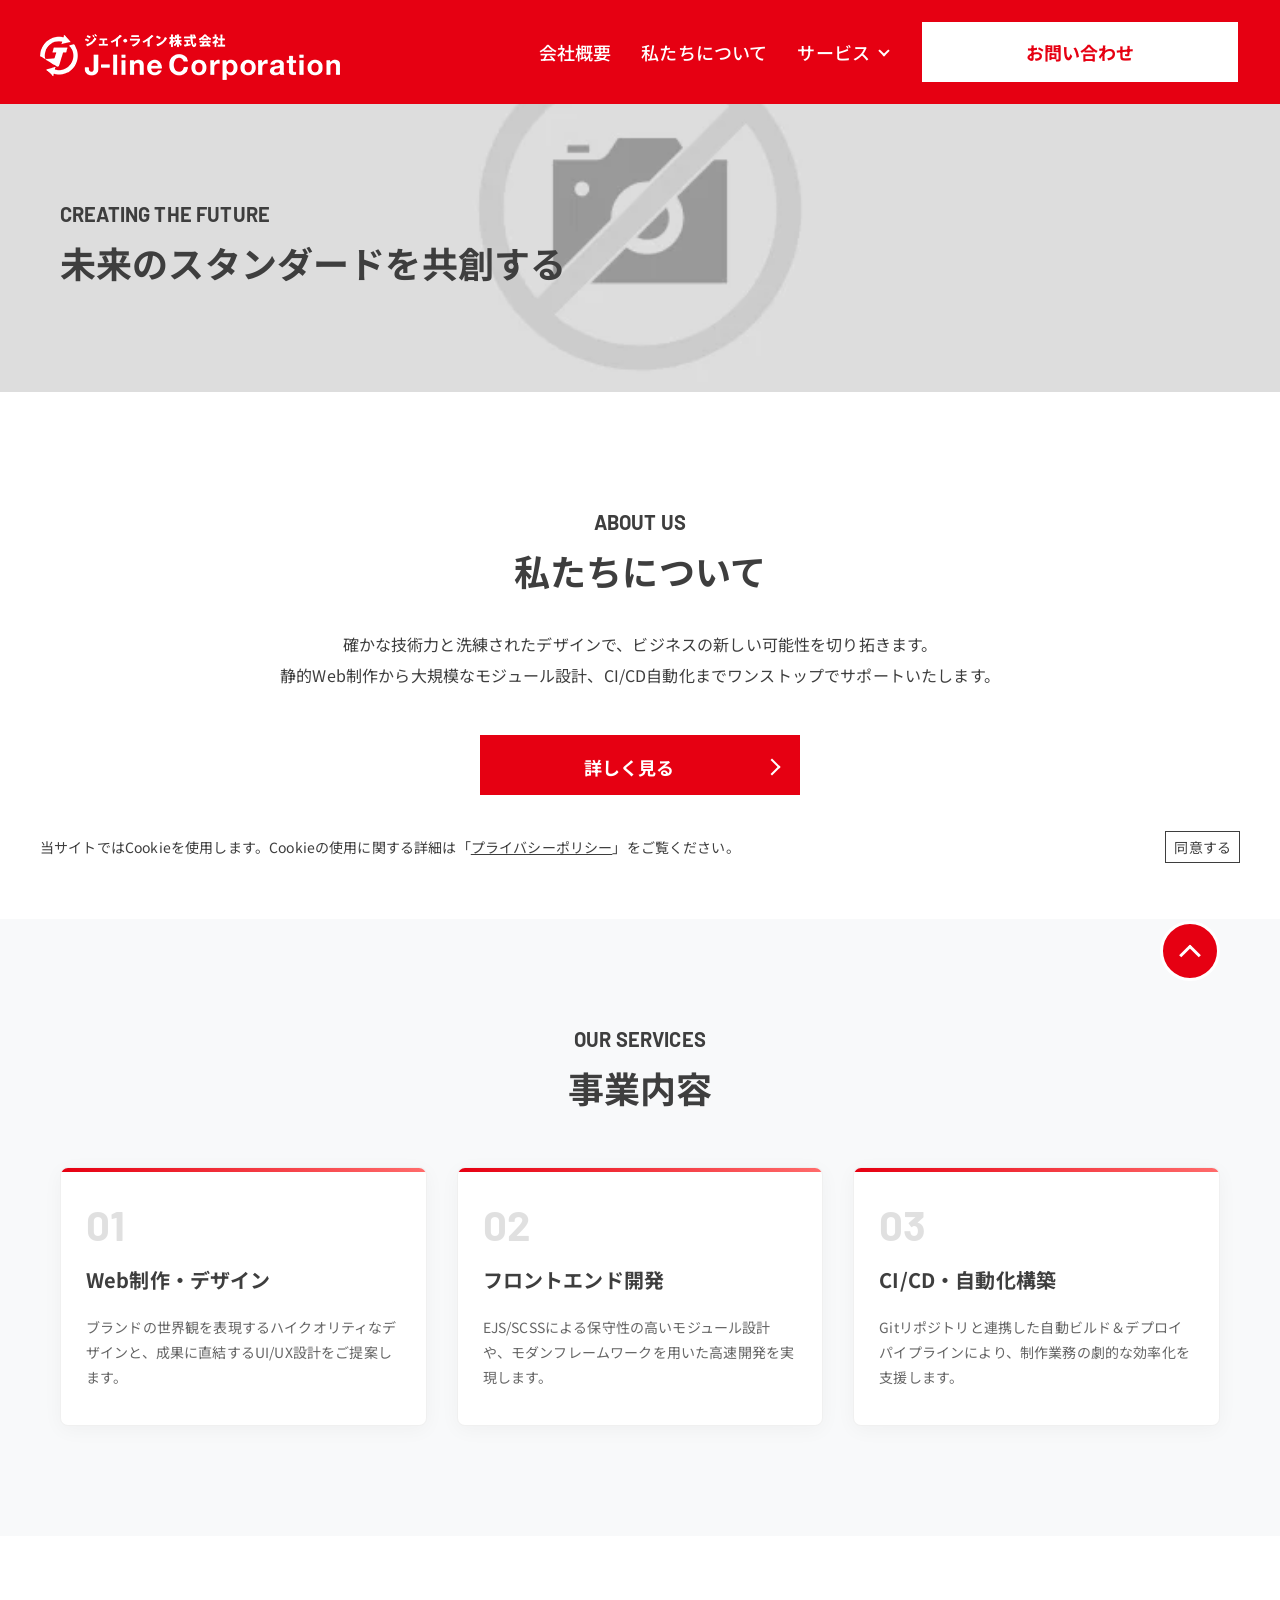
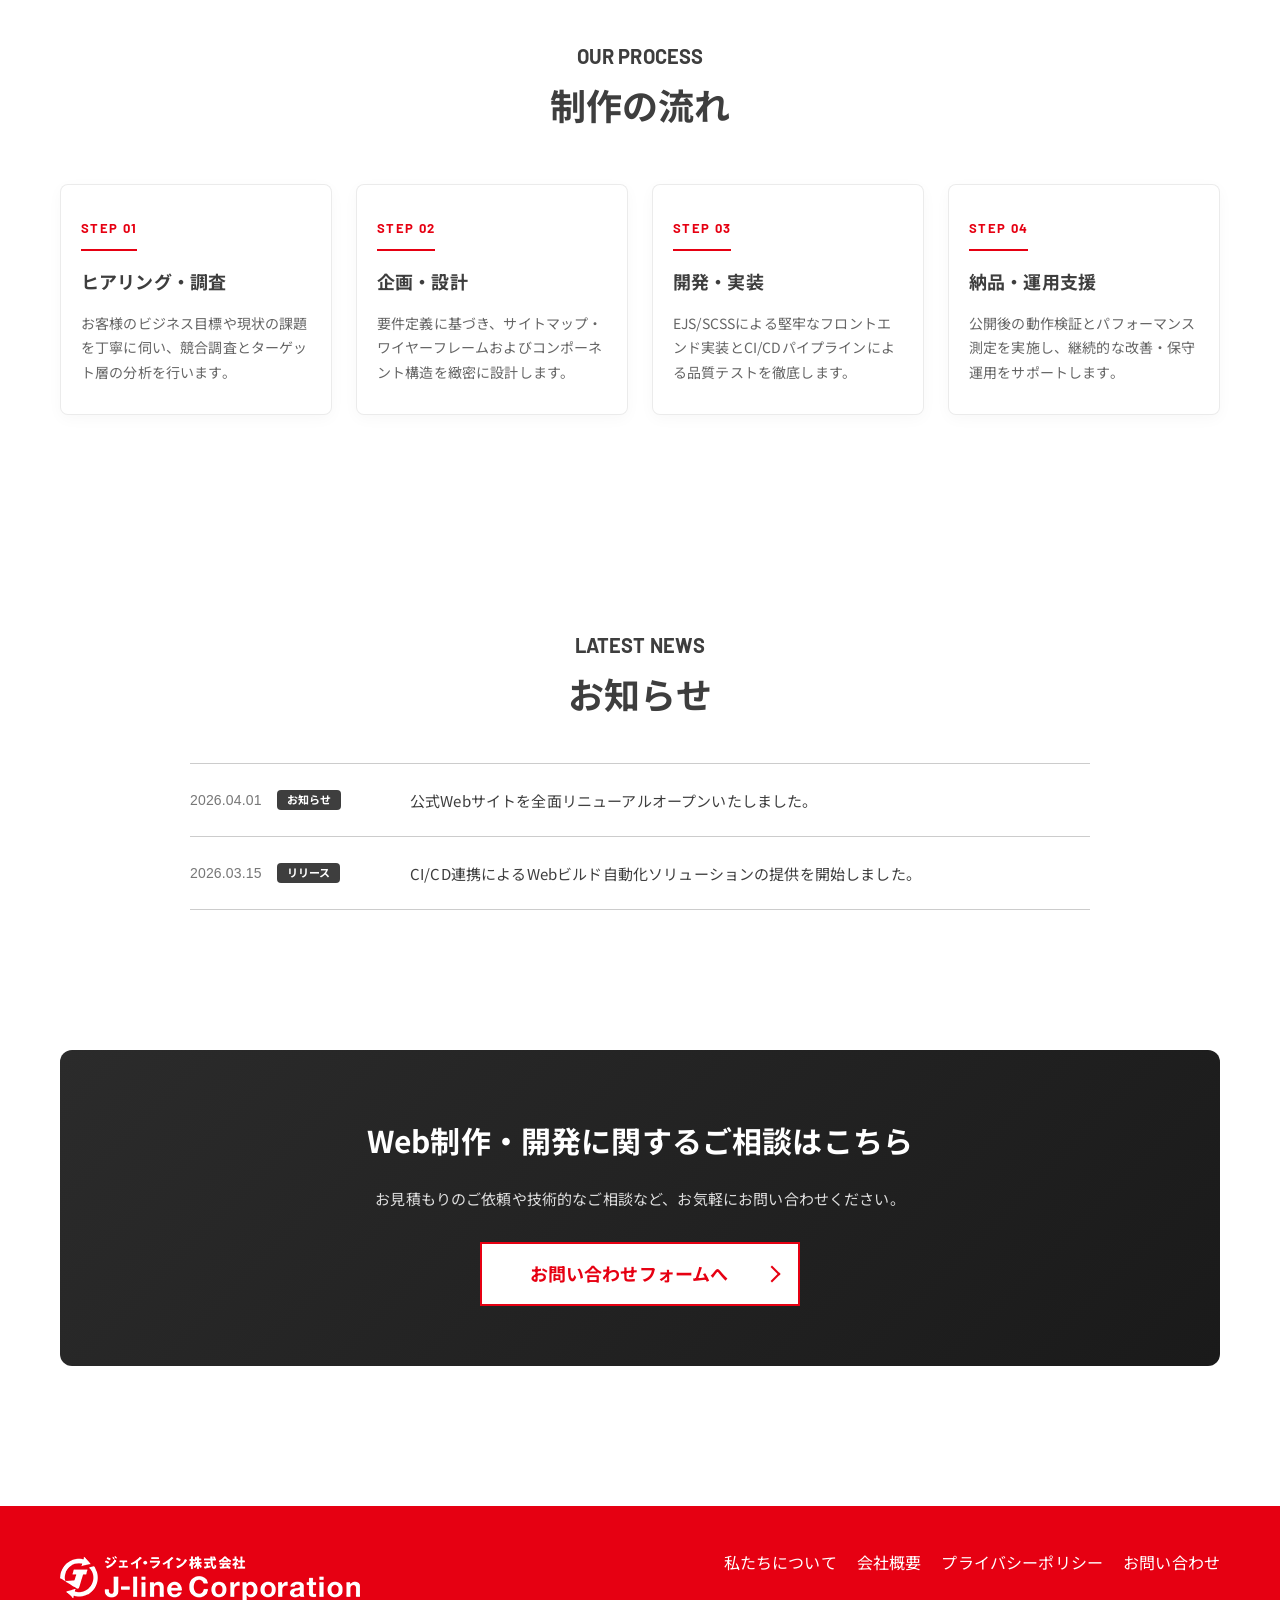
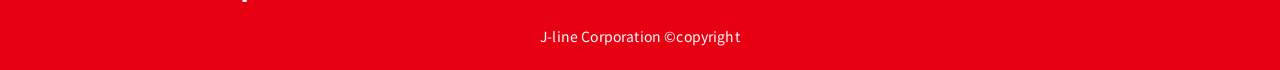
==== commit 707038e1: "fix all page" ====
--- a/public/index.html
+++ b/public/index.html
@@ -5,12 +5,12 @@
     <meta charset="utf-8">
     <meta name="viewport" content="width=device-width, initial-scale=1.0">
     <meta name="format-detection" content="telephone=no, address=no, email=no">
-    <title>Title1321</title>
-    <meta name="description" content="">
+    <title>ホーム | J-Line Corporation</title>
+    <meta name="description" content="次世代のWeb制作とフロントエンド開発を提供するJ-Line Corporationの公式サイトです。">
     <link rel="canonical" href="https://your-domain123.com/">
     <!-- OGP -->
-    <meta property="og:title" content="Title1321">
-    <meta property="og:description" content="">
+    <meta property="og:title" content="ホーム | J-Line Corporation">
+    <meta property="og:description" content="次世代のWeb制作とフロントエンド開発を提供するJ-Line Corporationの公式サイトです。">
     <meta property="og:type" content="website">
     <meta property="og:url" content="https://your-domain123.com/">
     <meta property="og:image" content="https://your-domain123.com/assets/images/common/ogp.jpg">
@@ -18,8 +18,8 @@
     <meta property="og:locale" content="ja_JP">
     <!-- Twitter Card -->
     <meta name="twitter:card" content="summary_large_image">
-    <meta name="twitter:title" content="Title1321">
-    <meta name="twitter:description" content="">
+    <meta name="twitter:title" content="ホーム | J-Line Corporation">
+    <meta name="twitter:description" content="次世代のWeb制作とフロントエンド開発を提供するJ-Line Corporationの公式サイトです。">
     <meta name="twitter:image" content="https://your-domain123.com/assets/images/common/ogp.jpg">
     <!-- favicon -->
     <link rel="icon" href="./assets/images/common/favicon.ico">
@@ -105,16 +105,170 @@
                     </div>
                 </div>
             </div>
+
+            <!-- Main Visual Banner -->
             <section class="c-mv">
                 <figure class="c-mv__bg">
-                    <img src="./assets/images/common/img_dummy.webp" alt="">
+                    <img src="./assets/images/common/img_dummy.webp" alt="J-Line Corporation メインビジュアル">
                 </figure>
                 <div class="l-container">
                     <div class="c-mv__inner">
                         <h1 class="c-mv-title">
-                            <span class="c-mv-title__en">title1</span>
-                            <span class="c-mv-title__jp">タイトル</span>
+                            <span class="c-mv-title__en">CREATING THE FUTURE</span>
+                            <span class="c-mv-title__jp">未来のスタンダードを共創する</span>
                         </h1>
+                    </div>
+                </div>
+            </section>
+
+            <!-- Intro / About Section -->
+            <section class="p-top__intro">
+                <div class="l-container">
+                    <div class="p-top__intro-inner js-inview fadeUp">
+                        <div class="c-title u-align--center">
+                            <span class="c-title__en">ABOUT US</span>
+                            <h2 class="c-title__jp">私たちについて</h2>
+                        </div>
+                        <p class="p-top__intro-lead c-txt16">
+                            確かな技術力と洗練されたデザインで、ビジネスの新しい可能性を切り拓きます。<br class="is-pc">
+                            静的Web制作から大規模なモジュール設計、CI/CD自動化までワンストップでサポートいたします。
+                        </p>
+                        <div class="p-top__intro-btn">
+                            <a href="./about/" class="c-btn c-btn--arrow">
+                                <span class="c-btn__content">詳しく見る</span>
+                            </a>
+                        </div>
+                    </div>
+                </div>
+            </section>
+
+            <!-- Services Highlights -->
+            <section class="p-top__services">
+                <div class="l-container">
+                    <div class="c-title u-align--center js-inview fadeUp">
+                        <span class="c-title__en">OUR SERVICES</span>
+                        <h2 class="c-title__jp">事業内容</h2>
+                    </div>
+
+                    <div class="p-top__service-grid">
+                        <div class="p-top__service-card js-inview fadeUp">
+                            <div class="p-top__service-card-num">01</div>
+                            <h3 class="p-top__service-card-title">Web制作・デザイン</h3>
+                            <p class="p-top__service-card-desc">
+                                ブランドの世界観を表現するハイクオリティなデザインと、成果に直結するUI/UX設計をご提案します。
+                            </p>
+                        </div>
+
+                        <div class="p-top__service-card js-inview fadeUp">
+                            <div class="p-top__service-card-num">02</div>
+                            <h3 class="p-top__service-card-title">フロントエンド開発</h3>
+                            <p class="p-top__service-card-desc">
+                                EJS/SCSSによる保守性の高いモジュール設計や、モダンフレームワークを用いた高速開発を実現します。
+                            </p>
+                        </div>
+
+                        <div class="p-top__service-card js-inview fadeUp">
+                            <div class="p-top__service-card-num">03</div>
+                            <h3 class="p-top__service-card-title">CI/CD・自動化構築</h3>
+                            <p class="p-top__service-card-desc">
+                                Gitリポジトリと連携した自動ビルド＆デプロイパイプラインにより、制作業務の劇的な効率化を支援します。
+                            </p>
+                        </div>
+                    </div>
+                </div>
+            </section>
+
+            <!-- Process Section -->
+            <section class="p-top__process">
+                <div class="l-container">
+                    <div class="c-title u-align--center js-inview fadeUp">
+                        <span class="c-title__en">OUR PROCESS</span>
+                        <h2 class="c-title__jp">制作の流れ</h2>
+                    </div>
+
+                    <div class="p-top__process-grid">
+                        <div class="p-top__process-step js-inview fadeUp">
+                            <span class="p-top__process-step-num">STEP 01</span>
+                            <h3 class="p-top__process-step-title">ヒアリング・調査</h3>
+                            <p class="p-top__process-step-desc">
+                                お客様のビジネス目標や現状の課題を丁寧に伺い、競合調査とターゲット層の分析を行います。
+                            </p>
+                        </div>
+
+                        <div class="p-top__process-step js-inview fadeUp">
+                            <span class="p-top__process-step-num">STEP 02</span>
+                            <h3 class="p-top__process-step-title">企画・設計</h3>
+                            <p class="p-top__process-step-desc">
+                                要件定義に基づき、サイトマップ・ワイヤーフレームおよびコンポーネント構造を緻密に設計します。
+                            </p>
+                        </div>
+
+                        <div class="p-top__process-step js-inview fadeUp">
+                            <span class="p-top__process-step-num">STEP 03</span>
+                            <h3 class="p-top__process-step-title">開発・実装</h3>
+                            <p class="p-top__process-step-desc">
+                                EJS/SCSSによる堅牢なフロントエンド実装とCI/CDパイプラインによる品質テストを徹底します。
+                            </p>
+                        </div>
+
+                        <div class="p-top__process-step js-inview fadeUp">
+                            <span class="p-top__process-step-num">STEP 04</span>
+                            <h3 class="p-top__process-step-title">納品・運用支援</h3>
+                            <p class="p-top__process-step-desc">
+                                公開後の動作検証とパフォーマンス測定を実施し、継続的な改善・保守運用をサポートします。
+                            </p>
+                        </div>
+                    </div>
+                </div>
+            </section>
+
+            <!-- Latest News / Topics -->
+            <section class="p-top__news">
+                <div class="l-container">
+                    <div class="c-title u-align--center js-inview fadeUp">
+                        <span class="c-title__en">LATEST NEWS</span>
+                        <h2 class="c-title__jp">お知らせ</h2>
+                    </div>
+
+                    <div class="p-top__news-list js-inview fadeUp">
+                        <div class="l-tbl">
+                            <div class="l-tbl__item l-tbl__item--middle">
+                                <div class="l-tbl__left">
+                                    <span class="p-top__news-date">2026.04.01</span>
+                                    <span class="p-top__news-cat">お知らせ</span>
+                                </div>
+                                <div class="l-tbl__right">
+                                    <a href="./company/" class="p-top__news-title">公式Webサイトを全面リニューアルオープンいたしました。</a>
+                                </div>
+                            </div>
+
+                            <div class="l-tbl__item l-tbl__item--middle">
+                                <div class="l-tbl__left">
+                                    <span class="p-top__news-date">2026.03.15</span>
+                                    <span class="p-top__news-cat">リリース</span>
+                                </div>
+                                <div class="l-tbl__right">
+                                    <a href="./about/" class="p-top__news-title">CI/CD連携によるWebビルド自動化ソリューションの提供を開始しました。</a>
+                                </div>
+                            </div>
+                        </div>
+                    </div>
+                </div>
+            </section>
+
+            <!-- Top CTA Banner -->
+            <section class="p-top__cta">
+                <div class="l-container">
+                    <div class="p-top__cta-box js-inview fadeUp">
+                        <h2 class="p-top__cta-title">Web制作・開発に関するご相談はこちら</h2>
+                        <p class="p-top__cta-desc">
+                            お見積もりのご依頼や技術的なご相談など、お気軽にお問い合わせください。
+                        </p>
+                        <div class="p-top__cta-btn">
+                            <a href="./contact/" class="c-btn c-btn--arrow c-btn--reverse">
+                                <span class="c-btn__content">お問い合わせフォームへ</span>
+                            </a>
+                        </div>
                     </div>
                 </div>
             </section>
--- a/public/assets/css/common.css
+++ b/public/assets/css/common.css
@@ -1 +1 @@
-@charset "UTF-8";.c-txt10,.c-txt11,.c-txt12{font-size:.625rem}.c-bread__item,.c-bread__link,.c-footer-copy,.c-txt13,.c-txt14,.c-txt15,.mfp_err{font-size:.75rem}.c-btn,.c-footer-link,.c-gnavi-sub-link,.c-ttl16,.c-ttl18,.c-txt16,.c-txt17,.c-txt18,.c-txt19,body{font-size:.875rem}.c-mv-title__en,.c-title__en,.c-ttl20,.c-txt20,.c-txt21{font-size:1rem}.c-ttl22,.c-ttl24,.c-ttl26,.c-txt22,.c-txt23,.c-txt24,.c-txt25,.c-txt26{font-size:1.125rem}.c-footer-logo,.c-header-logo,.c-ttl28,.c-ttl30,.c-txt27,.c-txt28,.c-txt29,.c-txt30{font-size:1.25rem}.c-ttl32,.c-ttl34,.c-txt32,.c-txt34{font-size:1.375rem}.c-mv-title__jp,.c-title__jp,.c-ttl36{font-size:1.5rem}.u-align--left{text-align:left!important}.u-align--right{text-align:right!important}.u-align--center{text-align:center!important}.u-fw--100{font-weight:100!important}.u-fw--200{font-weight:200!important}.u-fw--300{font-weight:300!important}.u-fw--400{font-weight:400!important}.u-fw--500{font-weight:500!important}.u-fw--600{font-weight:600!important}.u-fw--700{font-weight:700!important}.u-fw--800{font-weight:800!important}.u-fw--900{font-weight:900!important}.u-family--base{font-family:Noto Sans JP,sans-serif!important}.u-family--barlow{font-family:Barlow,sans-serif!important}.u-family--roboto{font-family:Roboto,sans-serif!important}*,:after,:before{border-style:solid;border-width:0;box-sizing:border-box}html{line-height:1.15;-webkit-text-size-adjust:100%;-webkit-tap-highlight-color:transparent}body{margin:0}main{display:block}address,blockquote,dl,figure,form,iframe,p,pre,table{margin:0}h1,h2,h3,h4,h5,h6{font-size:inherit;font-weight:inherit;line-height:inherit;margin:0}ol,ul{list-style:none;margin:0;padding:0}dt{font-weight:700}dd{margin-left:0}hr{border-top-width:1px;box-sizing:content-box;clear:both;color:inherit;height:0;margin:0;overflow:visible}pre{font-family:monospace,monospace;font-size:inherit}address{font-style:inherit}a{background-color:transparent;color:inherit;text-decoration:none}abbr[title]{text-decoration:underline;-webkit-text-decoration:underline dotted;text-decoration:underline dotted}b,strong{font-weight:bolder}code,kbd,samp{font-family:monospace,monospace;font-size:inherit}small{font-size:80%}sub,sup{font-size:75%;line-height:0;position:relative;vertical-align:baseline}sub{bottom:-.25em}sup{top:-.5em}embed,iframe,img,object{vertical-align:bottom}button,input,optgroup,select,textarea{-webkit-appearance:none;-moz-appearance:none;appearance:none;background:transparent;border-radius:0;color:inherit;font:inherit;margin:0;padding:0;text-align:inherit;vertical-align:middle}[type=checkbox]{-webkit-appearance:checkbox;-moz-appearance:checkbox;appearance:checkbox}[type=radio]{-webkit-appearance:radio;-moz-appearance:radio;appearance:radio}button,input{overflow:visible}button,select{text-transform:none}[type=button],[type=reset],[type=submit],button{-webkit-appearance:none;-moz-appearance:none;appearance:none;cursor:pointer}[type=button][disabled],[type=reset][disabled],[type=submit][disabled],button[disabled]{cursor:default}[type=button]::-moz-focus-inner,[type=reset]::-moz-focus-inner,[type=submit]::-moz-focus-inner,button::-moz-focus-inner{border-style:none;padding:0}[type=button]:-moz-focusring,[type=reset]:-moz-focusring,[type=submit]:-moz-focusring,button:-moz-focusring{outline:1px dotted ButtonText}select::-ms-expand{display:none}fieldset,option{padding:0}fieldset{margin:0;min-width:0}legend{color:inherit;display:table;max-width:100%;padding:0;white-space:normal}progress{vertical-align:baseline}textarea{overflow:auto}[type=number]::-webkit-inner-spin-button,[type=number]::-webkit-outer-spin-button{height:auto}[type=search]{outline-offset:-2px}[type=search]::-webkit-search-decoration{-webkit-appearance:none}::-webkit-file-upload-button{-webkit-appearance:button;font:inherit}label[for]{cursor:pointer}details{display:block}summary{display:list-item}[contenteditable]{outline:none}table{border-collapse:collapse;border-spacing:0}caption{text-align:left}td,th{padding:0;vertical-align:top}th{font-weight:700;text-align:left}[hidden],template{display:none}:root{--base:#3e3e3e;--primary:#e60012;--black:#000;--white:#fff;--gray:#ccc;--red:#f45a3e}body{color:var(--base);font-family:Noto Sans JP,sans-serif;font-weight:400;letter-spacing:.01em;line-height:2}body.overflow_modal{height:100%;overflow-y:scroll;position:fixed;width:100%}.l-wrapper{display:block;overflow:clip;position:relative}img{width:100%}a{cursor:pointer;transition:.5s}a:hover{opacity:1}.is-pc{display:none!important}.is-sp{display:block!important}.c-title{display:flex;flex-direction:column;gap:5px}.c-title__en{font-family:Barlow,sans-serif;line-height:1;text-transform:uppercase}.c-title__en,.c-title__jp{display:block;font-weight:700}.c-title__jp{line-height:1.6}.c-ttl16{font-weight:700}.c-ttl16--line{position:relative}.c-ttl16--line:before{background-color:var(--base);bottom:0;content:"";height:.05em;left:0;position:absolute;width:100%}.c-ttl16--dot{display:flex;position:relative}.c-ttl16--dot:before{content:"・";display:block;flex-shrink:0}.c-ttl18{font-weight:700}.c-ttl18--line{position:relative}.c-ttl18--line:before{background-color:var(--base);bottom:0;content:"";height:.05em;left:0;position:absolute;width:100%}.c-ttl18--dot{display:flex;position:relative}.c-ttl18--dot:before{content:"・";display:block;flex-shrink:0}.c-ttl20{font-weight:700}.c-ttl20--line{position:relative}.c-ttl20--line:before{background-color:var(--base);bottom:0;content:"";height:.05em;left:0;position:absolute;width:100%}.c-ttl20--dot{display:flex;position:relative}.c-ttl20--dot:before{content:"・";display:block;flex-shrink:0}.c-ttl22{font-weight:700}.c-ttl22--line{position:relative}.c-ttl22--line:before{background-color:var(--base);bottom:0;content:"";height:.05em;left:0;position:absolute;width:100%}.c-ttl22--dot{display:flex;position:relative}.c-ttl22--dot:before{content:"・";display:block;flex-shrink:0}.c-ttl24{font-weight:700}.c-ttl24--line{position:relative}.c-ttl24--line:before{background-color:var(--base);bottom:0;content:"";height:.05em;left:0;position:absolute;width:100%}.c-ttl24--dot{display:flex;position:relative}.c-ttl24--dot:before{content:"・";display:block;flex-shrink:0}.c-ttl26{font-weight:700}.c-ttl26--line{position:relative}.c-ttl26--line:before{background-color:var(--base);bottom:0;content:"";height:.05em;left:0;position:absolute;width:100%}.c-ttl26--dot{display:flex;position:relative}.c-ttl26--dot:before{content:"・";display:block;flex-shrink:0}.c-ttl28{font-weight:700}.c-ttl28--line{position:relative}.c-ttl28--line:before{background-color:var(--base);bottom:0;content:"";height:.05em;left:0;position:absolute;width:100%}.c-ttl28--dot{display:flex;position:relative}.c-ttl28--dot:before{content:"・";display:block;flex-shrink:0}.c-ttl30{font-weight:700}.c-ttl30--line{position:relative}.c-ttl30--line:before{background-color:var(--base);bottom:0;content:"";height:.05em;left:0;position:absolute;width:100%}.c-ttl30--dot{display:flex;position:relative}.c-ttl30--dot:before{content:"・";display:block;flex-shrink:0}.c-ttl32{font-weight:700}.c-ttl32--line{position:relative}.c-ttl32--line:before{background-color:var(--base);bottom:0;content:"";height:.05em;left:0;position:absolute;width:100%}.c-ttl32--dot{display:flex;position:relative}.c-ttl32--dot:before{content:"・";display:block;flex-shrink:0}.c-ttl34{font-weight:700}.c-ttl34--line{position:relative}.c-ttl34--line:before{background-color:var(--base);bottom:0;content:"";height:.05em;left:0;position:absolute;width:100%}.c-ttl34--dot{display:flex;position:relative}.c-ttl34--dot:before{content:"・";display:block;flex-shrink:0}.c-ttl36{font-weight:700}.c-ttl36--line{position:relative}.c-ttl36--line:before{background-color:var(--base);bottom:0;content:"";height:.05em;left:0;position:absolute;width:100%}.c-ttl36--dot{display:flex;position:relative}.c-ttl36--dot:before{content:"・";display:block;flex-shrink:0}.c-btn{align-items:center;background-color:var(--primary);border:1px solid var(--primary);color:var(--white);display:flex;font-weight:700;gap:10px;justify-content:center;line-height:1.6;min-height:56px;padding:10px 20px;text-align:center;width:260px}.c-btn--arrow{display:flex;gap:5px;justify-content:space-between}.c-btn--arrow .c-btn__content{width:100%}.c-btn--arrow:after{border-right:2px solid var(--white);border-top:2px solid var(--white);content:"";display:block;flex-shrink:0;height:8px;transform:rotate(45deg);transition:.5s;width:8px}.c-btn--arrow-center{display:flex;gap:5px;justify-content:center}.c-btn--arrow-center:after{border-right:2px solid var(--white);border-top:2px solid var(--white);content:"";display:block;flex-shrink:0;height:8px;transform:rotate(45deg);transition:.5s;width:8px}.c-btn--arrow-between{display:flex;gap:5px;justify-content:space-between}.c-btn--arrow-between:after{border-right:2px solid var(--white);border-top:2px solid var(--white);content:"";display:block;flex-shrink:0;height:8px;transform:rotate(45deg);transition:.5s;width:8px}.c-btn--reverse{background-color:var(--white);color:var(--primary)}.c-btn--reverse:after{border-color:var(--primary)}.c-totop{background:var(--primary);border:2px solid var(--white);border-radius:40px;bottom:60px;display:block;font-size:0;font-weight:400;height:45px;letter-spacing:.1em;line-height:1;position:fixed;right:20px;transform:translateY(150px);transition:.5s;width:45px;z-index:9}.c-totop:before{left:11px;transform:translateY(-50%) rotate(-45deg)}.c-totop:after,.c-totop:before{background:var(--white);content:"";height:3px;pointer-events:none;position:absolute;top:50%;width:12px}.c-totop:after{right:11px;transform:translateY(-50%) rotate(45deg)}.c-list-dot__item{align-items:flex-start;display:flex;gap:5px}.c-list-dot__item:before{content:"・";display:block;flex-shrink:0}.c-list-number{counter-reset:number}.c-list-number__item{align-items:flex-start;display:flex;gap:5px}.c-list-number__item:before{content:counter(number) ".";counter-increment:number;display:block;flex-shrink:0}.c-list-star__item{align-items:flex-start;display:flex;gap:5px}.c-list-star__item:before{content:"※";display:block;flex-shrink:0}.c-mv{margin-top:60px;position:relative;width:100%;z-index:1}.c-mv__bg{height:100%;left:0;position:absolute;top:0;width:100%;z-index:-1}.c-mv__bg img{height:100%;-o-object-fit:cover;object-fit:cover;-o-object-position:center;object-position:center;width:100%}.c-mv__inner{padding:80px 0}.c-mv-title{display:flex;flex-direction:column;gap:5px}.c-mv-title__en{display:block;font-family:Barlow,sans-serif;font-weight:700;line-height:1;text-transform:uppercase}.c-mv-title__jp{display:block;font-weight:700;line-height:1.6}.c-bread{display:flex;flex-wrap:wrap;gap:5px;padding:10px 0}.c-bread__item{color:var(--primary);text-transform:uppercase}.c-bread__link{align-items:center;color:var(--base);display:flex;gap:5px;justify-content:space-between}.c-bread__link:after{content:"-"}.c-gnavi{background-color:var(--primary);display:none;height:100vh;height:100lvh;left:0;overflow-y:auto;position:fixed;top:0;width:100%;z-index:8;-webkit-overflow-scrolling:touch}.c-gnavi-link{display:block;font-size:1rem;font-weight:500;padding:8px 0;text-align:center;transition:opacity .3s ease}.c-gnavi-link:hover{opacity:.8}.c-gnavi-list__item{position:relative}.c-gnavi-list__item.is-btn{display:flex;justify-content:center;padding-top:20px}.c-gnavi-list__item.is-sub{position:relative}.c-gnavi-list__item.is-sub .c-gnavi-link{padding:10px 40px}.c-gnavi-list__item.is-sub:after{border-bottom:2px solid var(--white);border-right:2px solid var(--white);content:"";display:block;height:8px;pointer-events:none;position:absolute;right:25px;top:25px;transform:translateY(-50%) rotate(45deg);transition:transform .3s ease;width:8px}.c-gnavi-list__item.is-sub.is-open:after{transform:translateY(-30%) rotate(-135deg)}.c-gnavi__inner{padding:100px 0}.c-gnavi-sub{background-color:rgba(0,0,0,.12);border-radius:4px;display:none;margin:8px 20px 12px;position:relative}.c-gnavi-sub[hidden=until-found]{display:none}@supports (content-visibility:hidden){.c-gnavi-sub[hidden=until-found]{content-visibility:hidden;display:block}}.c-gnavi-sub-link{background-color:transparent;border-bottom:1px solid hsla(0,0%,100%,.12);color:var(--white);display:block;font-weight:500;padding:12px 20px;text-align:center;transition:background-color .25s ease,color .25s ease,padding-left .25s ease}.c-gnavi-sub-link:hover{background-color:hsla(0,0%,100%,.1)}.c-gnavi-sub__item:last-child .c-gnavi-sub-link{border-bottom:none}.c-header{background-color:var(--primary);color:var(--white);left:0;padding:10px 20px;position:fixed;top:0;width:100%;z-index:10}.c-header-logo{align-items:center;display:flex;flex-shrink:0;font-weight:700;position:relative;width:200px;z-index:9}.c-header-btns{display:none}.c-toggle{background-color:var(--green);border-radius:0 0 0 5px;cursor:pointer;display:block;height:60px;position:absolute;right:0;top:0;width:60px;z-index:11}.c-toggle:before{top:20px}.c-toggle:after,.c-toggle:before{background:var(--white);border-radius:100px;content:"";height:2px;left:20px;position:absolute;transition:.5s;width:20px}.c-toggle:after{bottom:20px}.c-toggle__line{background:var(--white);border-radius:100px;display:block;height:2px;left:20px;position:absolute;top:29px;transition:.5s;width:20px}.c-toggle.active:before{transform:translate(-2px,9px) rotate(45deg);width:24px}.c-toggle.active:after{transform:translate(-2px,-9px) rotate(-45deg);width:24px}.c-toggle.active .c-toggle__line{opacity:0}.c-footer{background-color:var(--primary);color:var(--white);padding:40px 0 20px}.c-footer__inner{display:flex;flex-wrap:wrap;gap:20px}.c-footer-logo{align-items:center;display:flex;flex-shrink:0;font-weight:700;width:200px}.c-footer-list{display:flex;flex-wrap:wrap;gap:15px}.c-footer-copy{margin-top:20px;text-align:center}.is-loading .c-loading{opacity:1;pointer-events:all}.c-loading{align-items:center;background:var(--base);display:flex;height:100%;justify-content:center;left:0;opacity:0;pointer-events:none;position:fixed;top:0;width:100%;z-index:100}.c-loading__content{position:relative;transform:translate(-15px,-15px)}.c-loading__item{animation-fill-mode:both;background-color:var(--white);border-radius:100%;height:12px;left:-7px;margin:2px 2px 2px 15px;position:absolute;top:4px;width:12px}.c-loading__item:first-child{animation:ball-zig .7s linear 0s infinite}.c-loading__item:last-child{animation:ball-zag .7s linear 0s infinite}@keyframes ball-zig{33%{transform:translate(-15px,-30px)}66%{transform:translate(15px,-30px)}to{transform:translate(0)}}@keyframes ball-zag{33%{transform:translate(15px,30px)}66%{transform:translate(-15px,30px)}to{transform:translate(0)}}.p-country-name{display:none!important}div#mfp_hidden{height:1px;margin:0;overflow:hidden;padding:0;width:1px}div#mfp_hidden input{margin:10px}div#mfp_loading{background-image:url(_images/mfp_loading.gif);display:none;height:40px;position:absolute;width:40px;z-index:20001}div#mfp_overlay{display:none;position:absolute;z-index:10001}div#mfp_overlay_inner{background-color:#fff;border-radius:5px;box-shadow:0 0 10px #000;margin:0 auto;max-width:90%;padding:15px;width:640px}div#mfp_overlay_background{z-index:10000}div#mfp_loading_screen,div#mfp_overlay_background{background-color:#000;display:none;position:absolute}div#mfp_loading_screen{opacity:.8;z-index:20000}.mfp_err{color:var(--red);display:block;width:100%}.wpcf7-form.resetting,.wpcf7-form.submitting{pointer-events:none}.c-cookiewrap{background:var(--white);bottom:0;box-sizing:border-box;display:none;left:0;padding:20px;position:fixed;width:100%;z-index:999}.c-cookiewrap__inner{box-sizing:border-box;position:relative;width:100%}.c-cookiewrap__close{bottom:0;font-size:.875rem;line-height:1em;position:absolute;right:0;text-align:right}.c-cookiewrap__close a{border:1px solid var(--base);display:block;padding:8px}.c-cookiewrap__txt{font-size:.875rem;line-height:1.8;padding-bottom:45px}.c-cookiewrap__link{text-decoration:underline}.p-404__inner{padding:50px 0 100px}.p-404__btn{padding:40px 0 0}.p-thanks__inner{padding:50px 0 100px}.p-thanks__inner .c-ttl30{margin-bottom:25px}.p-thanks__btn{padding:40px 0 0}.c-accordion{background:#fff;border:1px solid #e2e8f0;border-radius:8px;margin-bottom:16px;overflow:hidden;transition:border-color .25s ease,box-shadow .25s ease;width:100%}.c-accordion:last-child{margin-bottom:0}.c-accordion:hover{border-color:#cbd5e1}.c-accordion.is-open,.c-accordion[open]{border-color:#cbd5e1;box-shadow:0 4px 12px rgba(0,0,0,.04)}.c-accordion.is-open .c-accordion__icon,.c-accordion[open] .c-accordion__icon{transform:rotate(180deg)}.c-accordion.is-open .c-accordion__icon--plus,.c-accordion[open] .c-accordion__icon--plus{transform:none}.c-accordion.is-open .c-accordion__icon--plus:after,.c-accordion[open] .c-accordion__icon--plus:after{opacity:0;transform:translate(-50%,-50%) rotate(90deg)}.c-accordion__head{align-items:center;background:#f8fafc;border:none;color:#1e293b;cursor:pointer;display:flex;font-size:15px;font-weight:700;justify-content:space-between;line-height:1.5;list-style:none;outline:none;padding:14px 16px;text-align:left;transition:background-color .2s ease,color .2s ease;-webkit-user-select:none;-moz-user-select:none;user-select:none;width:100%}.c-accordion__head::-webkit-details-marker{display:none}.c-accordion__head::marker{content:"";display:none}.c-accordion__head:hover{background-color:#f1f5f9;color:var(--primary,#e60012)}.c-accordion__title{flex:1;padding-right:16px}.c-accordion__icon{flex-shrink:0;height:20px;position:relative;transition:transform .3s cubic-bezier(.4,0,.2,1);width:20px}.c-accordion__icon:before{border-bottom:2px solid #64748b;border-right:2px solid #64748b;content:"";height:8px;left:50%;position:absolute;top:50%;transform:translate(-50%,-70%) rotate(45deg);transition:border-color .2s ease;width:8px}.c-accordion__icon--plus:before{border:none;height:2px;width:14px}.c-accordion__icon--plus:after,.c-accordion__icon--plus:before{background-color:#64748b;content:"";left:50%;position:absolute;top:50%;transform:translate(-50%,-50%)}.c-accordion__icon--plus:after{height:14px;transition:transform .25s ease,opacity .25s ease;width:2px}.c-accordion__body{background:#fff;border-top:1px solid #f1f5f9}.c-accordion__body[hidden=until-found]{display:none}@supports (content-visibility:hidden){.c-accordion__body[hidden=until-found]{content-visibility:hidden;display:block}}.c-accordion__content{color:#475569;font-size:14px;line-height:1.8;padding:16px}.c-accordion__content>:last-child{margin-bottom:0}:where(.js-inview){opacity:0}:where(.js-inview):focus-within{animation:none!important;opacity:1!important;transform:none!important;transition:none!important}.js-fadeani:focus-within{opacity:1!important;transform:none!important;transition:none!important}.bounceIn,.fadeIn,.fadeRight,.fadeUp{animation-duration:1.5s;animation-timing-function:ease}.fadeUp{animation-fill-mode:forwards;animation-name:ani_fadeup}.fadeRight{animation-fill-mode:forwards;animation-name:ani_toright}.fadeLeft{animation-fill-mode:forwards;animation-name:ani_toleft}.fadeIn{animation-fill-mode:forwards;animation-name:ani_fadein}.bounceIn{animation-fill-mode:forwards;animation-name:bounce_in}@keyframes ani_fadeup{0%{opacity:0;transform:translateY(30px)}to{opacity:1;transform:translateY(0)}}@keyframes ani_toright{0%{opacity:0;transform:translateX(-40px)}to{opacity:1;transform:translateX(0)}}@keyframes ani_toleft{0%{opacity:0;transform:translateX(40px)}to{opacity:1;transform:translateY(0)}}@keyframes ani_fadein{0%{opacity:0}to{opacity:1}}@keyframes bounce_in{0%{opacity:0;transform:scale3d(.3,.3,.3)}20%{transform:scale3d(1.2,1.2,1.2)}40%{transform:scale3d(.9,.9,.9)}60%{opacity:1;transform:scale3d(1.03,1.03,1.03)}80%{transform:scale3d(.97,.97,.97)}to{opacity:1;transform:none}}.l-container{padding:0 20px;width:100%}.l-grid{display:grid;grid-gap:20px}.l-flex{align-items:flex-start;display:flex;flex-wrap:wrap;gap:20px}.l-flex__left{flex-shrink:0;width:100%}.l-flex__right{display:flex;flex-direction:column;gap:10px;width:100%}.l-flex--middle{align-items:center}.l-flex--reverse{flex-direction:row-reverse}.l-tbl__item{border-top:1px solid var(--gray);padding:20px 0}.l-tbl__item:last-child{border-bottom:1px solid var(--gray)}.l-tbl .l-tbl__item--middle{align-items:center}.l-tbl__left{flex-shrink:0;margin-bottom:10px;width:100%}.l-tbl__right{width:100%}@media screen and (min-width:768px){.c-txt11{font-size:clamp(.625rem,.2119vw + .5233rem,.6875rem)}.c-txt12{font-size:clamp(.625rem,.4237vw + .4216rem,.75rem)}.c-txt13{font-size:clamp(.75rem,.2119vw + .6483rem,.8125rem)}.c-bread__item,.c-bread__link,.c-footer-copy,.c-txt14,.mfp_err{font-size:clamp(.75rem,.4237vw + .5466rem,.875rem)}.c-txt15{font-size:clamp(.75rem,.6356vw + .4449rem,.9375rem)}.c-footer-link,.c-gnavi-sub-link,.c-ttl16,.c-txt16,body{font-size:clamp(.875rem,.4237vw + .6716rem,1rem)}.c-txt17{font-size:clamp(.875rem,.6356vw + .5699rem,1.0625rem)}.c-btn,.c-ttl18,.c-txt18{font-size:clamp(.875rem,.8475vw + .4682rem,1.125rem)}.c-txt19{font-size:clamp(.875rem,1.0593vw + .3665rem,1.1875rem)}.c-mv-title__en,.c-title__en,.c-ttl20,.c-txt20{font-size:clamp(1rem,.8475vw + .5932rem,1.25rem)}.c-txt21{font-size:clamp(1rem,1.0593vw + .4915rem,1.3125rem)}.c-ttl22,.c-txt22{font-size:clamp(1.125rem,.8475vw + .7182rem,1.375rem)}.c-txt23{font-size:clamp(1.125rem,1.0593vw + .6165rem,1.4375rem)}.c-ttl24,.c-txt24{font-size:clamp(1.125rem,1.2712vw + .5148rem,1.5rem)}.c-txt25{font-size:clamp(1.125rem,1.4831vw + .4131rem,1.5625rem)}.c-ttl26,.c-txt26{font-size:clamp(1.125rem,1.6949vw + .3114rem,1.625rem)}.c-txt27{font-size:clamp(1.25rem,1.4831vw + .5381rem,1.6875rem)}.c-footer-logo,.c-header-logo,.c-ttl28,.c-txt28{font-size:clamp(1.25rem,1.6949vw + .4364rem,1.75rem)}.c-txt29{font-size:clamp(1.25rem,1.9068vw + .3347rem,1.8125rem)}.c-ttl30,.c-txt30{font-size:clamp(1.25rem,2.1186vw + .2331rem,1.875rem)}.c-ttl32,.c-txt32{font-size:clamp(1.375rem,2.1186vw + .3581rem,2rem)}.c-ttl34,.c-txt34{font-size:clamp(1.375rem,2.5424vw + .1547rem,2.125rem)}.c-mv-title__jp,.c-title__jp,.c-ttl36{font-size:clamp(1.5rem,2.5424vw + .2797rem,2.25rem)}a:hover{opacity:.8;text-decoration:none}.is-pc{display:block!important}.is-sp{display:none!important}.c-title{gap:10px}.c-btn{gap:15px;min-height:64px;width:320px}.c-btn,.c-btn:hover{border:2px solid var(--primary)}.c-btn:hover{background-color:var(--white);color:var(--primary);opacity:1}.c-btn:hover:after{border-color:var(--primary)}.c-btn--arrow{gap:10px}.c-btn--arrow:after{height:12px;width:12px}.c-btn--arrow-center{gap:10px}.c-btn--arrow-center:after{height:12px;width:12px}.c-btn--arrow-between{gap:10px}.c-btn--arrow-between:after{height:12px;width:12px}.c-btn--reverse:hover{background-color:var(--primary);color:var(--white);opacity:1}.c-btn--reverse:hover:after{border-color:var(--white)}.c-totop{border:3px solid var(--white);border-radius:60px;bottom:69px;height:60px;right:60px;width:60px}.c-totop:before{left:15px;width:15px}.c-totop:after{right:15px;width:15px}.c-totop:hover{transform:translateY(-20px)!important}.c-mv{margin-top:104px}.c-mv__inner{padding:100px 0}.c-mv-title{gap:10px}.c-bread{gap:10px;padding:15px 0}.c-bread__link{gap:10px}.c-gnavi{display:block;height:auto;overflow-y:visible;position:relative;width:auto}.c-gnavi-link{font-size:clamp(.7875rem,1.1441vw + .2384rem,1.125rem);padding:5px 0;text-align:left}.c-gnavi-list{align-items:center;display:flex;gap:0 clamp(1.25rem,2.1186vw + .2331rem,1.875rem);justify-content:flex-end}.c-gnavi-list__item.is-btn{display:none}.c-gnavi-list__item.is-sub{padding-right:20px}.c-gnavi-list__item.is-sub .c-gnavi-link{padding:5px 0}.c-gnavi-list__item.is-sub:after{right:2px;top:50%;transform:translateY(-65%) rotate(45deg)}.c-gnavi-list__item.is-sub.is-open:after{transform:translateY(-35%) rotate(-135deg)}.c-gnavi-list__item.is-sub.is-open .c-gnavi-sub{content-visibility:visible;opacity:1;pointer-events:auto;transform:translateX(-50%) translateY(0)}.c-gnavi-list__item.is-sub:focus-within:after,.c-gnavi-list__item.is-sub:hover:after{transform:translateY(-35%) rotate(-135deg)}.c-gnavi-list__item.is-sub:focus-within .c-gnavi-sub,.c-gnavi-list__item.is-sub:hover .c-gnavi-sub{content-visibility:visible;opacity:1;pointer-events:auto;transform:translateX(-50%) translateY(0)}.c-gnavi__inner{padding:0}.c-gnavi-sub{background-color:var(--white);border-radius:6px;box-shadow:0 10px 25px rgba(0,0,0,.15);display:block;left:50%;margin:0;opacity:0;pointer-events:none;position:absolute;top:calc(100% + 20px);transform:translateX(-50%) translateY(10px);transition:opacity .3s ease,transform .3s ease,content-visibility allow-discrete .3s ease;width:200px;z-index:20}.c-gnavi-sub[hidden=until-found]{content-visibility:hidden;display:block}.c-gnavi-sub:focus-within{content-visibility:visible;opacity:1;pointer-events:auto;transform:translateX(-50%) translateY(0)}.c-gnavi-sub:before{height:20px;left:0;width:100%}.c-gnavi-sub:after,.c-gnavi-sub:before{bottom:100%;content:"";position:absolute}.c-gnavi-sub:after{border-color:transparent transparent var(--white) transparent;border-style:solid;border-width:0 6px 6px;height:0;left:50%;transform:translateX(-50%) translateY(1px);width:0}.c-gnavi-sub-link{background-color:var(--white);border-bottom:1px solid #f0f0f0;color:var(--base);padding:12px 20px;text-align:left}.c-gnavi-sub-link:hover{background-color:var(--primary);color:var(--white);padding-left:24px}.c-gnavi-sub__item:first-child .c-gnavi-sub-link{border-radius:6px 6px 0 0}.c-gnavi-sub__item:last-child .c-gnavi-sub-link{border-radius:0 0 6px 6px}.c-header{padding:20px 40px}.c-header-logo{width:clamp(13.75rem,16.9492vw + 5.6144rem,18.75rem)}.c-header__inner{align-items:center;display:flex;justify-content:space-between}.c-header__content{align-items:center;display:flex;gap:clamp(1.25rem,2.1186vw + .2331rem,1.875rem);justify-content:flex-end}.c-header-btns{display:block}.c-header-btns__content{width:clamp(11.25rem,29.661vw + -2.9873rem,20rem)}.c-toggle{display:none}.c-footer{padding:40px 0 20px}.c-footer__inner{flex-wrap:nowrap;justify-content:space-between}.c-footer-logo{width:300px}.c-footer-list{gap:20px}.c-footer-copy{margin-top:20px}.c-cookiewrap{padding:40px}.c-cookiewrap__close{bottom:auto;top:50%;transform:translateY(-50%)}.c-cookiewrap__txt{padding-bottom:0;padding-right:110px}.p-404__inner{margin-bottom:-22px;padding:clamp(6.25rem,7.8125vw + 2.5rem,8.75rem) 0 clamp(8.125rem,8.3984vw + 4.0938rem,10.8125rem)}.p-404__btn{padding:50px 0}.p-thanks__inner{margin-bottom:-22px;padding:clamp(6.25rem,7.8125vw + 2.5rem,8.75rem) 0 clamp(8.125rem,8.3984vw + 4.0938rem,10.8125rem);text-align:center}.p-thanks__inner .c-ttl30{margin-bottom:40px}.p-thanks__btn{padding:50px 0}.c-accordion__head{font-size:16px;padding:18px 24px}.c-accordion__content{font-size:15px;padding:20px 24px}.l-container{box-sizing:border-box;margin:0 auto;max-width:1240px;padding:0 40px;width:100%}.l-grid{grid-gap:clamp(1.25rem,4.2373vw + -.7839rem,2.5rem);grid-template-columns:1fr 1fr}.l-grid--cl3{grid-template-columns:repeat(3,1fr)}.l-grid--cl4{grid-template-columns:repeat(4,1fr)}.l-flex{flex-wrap:nowrap;gap:clamp(1.25rem,4.2373vw + -.7839rem,2.5rem)}.l-flex__left{width:400px}.l-flex__right{gap:20px}.l-flex--equal .l-flex__left{width:50%}.l-tbl__item{align-items:flex-start;display:flex;padding:20px 0}.l-tbl__left{margin-bottom:0;width:clamp(12.5rem,21.1864vw + 2.3305rem,18.75rem)}}+@charset "UTF-8";.c-txt10,.c-txt11,.c-txt12{font-size:.625rem}.c-bread__item,.c-bread__link,.c-footer-copy,.c-txt13,.c-txt14,.c-txt15,.mfp_err{font-size:.75rem}.c-btn,.c-footer-link,.c-gnavi-sub-link,.c-ttl16,.c-ttl18,.c-txt16,.c-txt17,.c-txt18,.c-txt19,body{font-size:.875rem}.c-mv-title__en,.c-title__en,.c-ttl20,.c-txt20,.c-txt21{font-size:1rem}.c-ttl22,.c-ttl24,.c-ttl26,.c-txt22,.c-txt23,.c-txt24,.c-txt25,.c-txt26{font-size:1.125rem}.c-footer-logo,.c-header-logo,.c-ttl28,.c-ttl30,.c-txt27,.c-txt28,.c-txt29,.c-txt30{font-size:1.25rem}.c-ttl32,.c-ttl34,.c-txt32,.c-txt34{font-size:1.375rem}.c-mv-title__jp,.c-title__jp,.c-ttl36{font-size:1.5rem}.u-m--0{margin:0!important}.u-mt--0{margin-top:0!important}.u-mb--0{margin-bottom:0!important}.u-ml--0{margin-left:0!important}.u-mr--0,.u-mx--0{margin-right:0!important}.u-mx--0{margin-left:0!important}.u-my--0{margin-bottom:0!important;margin-top:0!important}.u-m--5{margin:.3125rem!important}.u-mt--5{margin-top:.3125rem!important}.u-mb--5{margin-bottom:.3125rem!important}.u-ml--5{margin-left:.3125rem!important}.u-mr--5,.u-mx--5{margin-right:.3125rem!important}.u-mx--5{margin-left:.3125rem!important}.u-my--5{margin-bottom:.3125rem!important;margin-top:.3125rem!important}.u-m--10{margin:.625rem!important}.u-mt--10{margin-top:.625rem!important}.u-mb--10{margin-bottom:.625rem!important}.u-ml--10{margin-left:.625rem!important}.u-mr--10,.u-mx--10{margin-right:.625rem!important}.u-mx--10{margin-left:.625rem!important}.u-my--10{margin-bottom:.625rem!important;margin-top:.625rem!important}.u-m--15{margin:.9375rem!important}.u-mt--15{margin-top:.9375rem!important}.u-mb--15{margin-bottom:.9375rem!important}.u-ml--15{margin-left:.9375rem!important}.u-mr--15,.u-mx--15{margin-right:.9375rem!important}.u-mx--15{margin-left:.9375rem!important}.u-my--15{margin-bottom:.9375rem!important;margin-top:.9375rem!important}.u-m--20{margin:1.25rem!important}.u-mt--20{margin-top:1.25rem!important}.u-mb--20{margin-bottom:1.25rem!important}.u-ml--20{margin-left:1.25rem!important}.u-mr--20,.u-mx--20{margin-right:1.25rem!important}.u-mx--20{margin-left:1.25rem!important}.u-my--20{margin-bottom:1.25rem!important;margin-top:1.25rem!important}.u-m--25{margin:1.5625rem!important}.u-mt--25{margin-top:1.5625rem!important}.u-mb--25{margin-bottom:1.5625rem!important}.u-ml--25{margin-left:1.5625rem!important}.u-mr--25,.u-mx--25{margin-right:1.5625rem!important}.u-mx--25{margin-left:1.5625rem!important}.u-my--25{margin-bottom:1.5625rem!important;margin-top:1.5625rem!important}.u-m--30{margin:1.875rem!important}.u-mt--30{margin-top:1.875rem!important}.u-mb--30{margin-bottom:1.875rem!important}.u-ml--30{margin-left:1.875rem!important}.u-mr--30,.u-mx--30{margin-right:1.875rem!important}.u-mx--30{margin-left:1.875rem!important}.u-my--30{margin-bottom:1.875rem!important;margin-top:1.875rem!important}.u-m--40{margin:2.5rem!important}.u-mt--40{margin-top:2.5rem!important}.u-mb--40{margin-bottom:2.5rem!important}.u-ml--40{margin-left:2.5rem!important}.u-mr--40,.u-mx--40{margin-right:2.5rem!important}.u-mx--40{margin-left:2.5rem!important}.u-my--40{margin-bottom:2.5rem!important;margin-top:2.5rem!important}.u-m--50{margin:3.125rem!important}.u-mt--50{margin-top:3.125rem!important}.u-mb--50{margin-bottom:3.125rem!important}.u-ml--50{margin-left:3.125rem!important}.u-mr--50,.u-mx--50{margin-right:3.125rem!important}.u-mx--50{margin-left:3.125rem!important}.u-my--50{margin-bottom:3.125rem!important;margin-top:3.125rem!important}.u-m--60{margin:3.75rem!important}.u-mt--60{margin-top:3.75rem!important}.u-mb--60{margin-bottom:3.75rem!important}.u-ml--60{margin-left:3.75rem!important}.u-mr--60,.u-mx--60{margin-right:3.75rem!important}.u-mx--60{margin-left:3.75rem!important}.u-my--60{margin-bottom:3.75rem!important;margin-top:3.75rem!important}.u-m--80{margin:5rem!important}.u-mt--80{margin-top:5rem!important}.u-mb--80{margin-bottom:5rem!important}.u-ml--80{margin-left:5rem!important}.u-mr--80,.u-mx--80{margin-right:5rem!important}.u-mx--80{margin-left:5rem!important}.u-my--80{margin-bottom:5rem!important;margin-top:5rem!important}.u-m--100{margin:6.25rem!important}.u-mt--100{margin-top:6.25rem!important}.u-mb--100{margin-bottom:6.25rem!important}.u-ml--100{margin-left:6.25rem!important}.u-mr--100,.u-mx--100{margin-right:6.25rem!important}.u-mx--100{margin-left:6.25rem!important}.u-my--100{margin-bottom:6.25rem!important;margin-top:6.25rem!important}.u-mx--auto{margin-left:auto!important;margin-right:auto!important}.u-p--0{padding:0!important}.u-pt--0{padding-top:0!important}.u-pb--0{padding-bottom:0!important}.u-pl--0{padding-left:0!important}.u-pr--0,.u-px--0{padding-right:0!important}.u-px--0{padding-left:0!important}.u-py--0{padding-bottom:0!important;padding-top:0!important}.u-p--5{padding:.3125rem!important}.u-pt--5{padding-top:.3125rem!important}.u-pb--5{padding-bottom:.3125rem!important}.u-pl--5{padding-left:.3125rem!important}.u-pr--5,.u-px--5{padding-right:.3125rem!important}.u-px--5{padding-left:.3125rem!important}.u-py--5{padding-bottom:.3125rem!important;padding-top:.3125rem!important}.u-p--10{padding:.625rem!important}.u-pt--10{padding-top:.625rem!important}.u-pb--10{padding-bottom:.625rem!important}.u-pl--10{padding-left:.625rem!important}.u-pr--10,.u-px--10{padding-right:.625rem!important}.u-px--10{padding-left:.625rem!important}.u-py--10{padding-bottom:.625rem!important;padding-top:.625rem!important}.u-p--15{padding:.9375rem!important}.u-pt--15{padding-top:.9375rem!important}.u-pb--15{padding-bottom:.9375rem!important}.u-pl--15{padding-left:.9375rem!important}.u-pr--15,.u-px--15{padding-right:.9375rem!important}.u-px--15{padding-left:.9375rem!important}.u-py--15{padding-bottom:.9375rem!important;padding-top:.9375rem!important}.u-p--20{padding:1.25rem!important}.u-pt--20{padding-top:1.25rem!important}.u-pb--20{padding-bottom:1.25rem!important}.u-pl--20{padding-left:1.25rem!important}.u-pr--20,.u-px--20{padding-right:1.25rem!important}.u-px--20{padding-left:1.25rem!important}.u-py--20{padding-bottom:1.25rem!important;padding-top:1.25rem!important}.u-p--25{padding:1.5625rem!important}.u-pt--25{padding-top:1.5625rem!important}.u-pb--25{padding-bottom:1.5625rem!important}.u-pl--25{padding-left:1.5625rem!important}.u-pr--25,.u-px--25{padding-right:1.5625rem!important}.u-px--25{padding-left:1.5625rem!important}.u-py--25{padding-bottom:1.5625rem!important;padding-top:1.5625rem!important}.u-p--30{padding:1.875rem!important}.u-pt--30{padding-top:1.875rem!important}.u-pb--30{padding-bottom:1.875rem!important}.u-pl--30{padding-left:1.875rem!important}.u-pr--30,.u-px--30{padding-right:1.875rem!important}.u-px--30{padding-left:1.875rem!important}.u-py--30{padding-bottom:1.875rem!important;padding-top:1.875rem!important}.u-p--40{padding:2.5rem!important}.u-pt--40{padding-top:2.5rem!important}.u-pb--40{padding-bottom:2.5rem!important}.u-pl--40{padding-left:2.5rem!important}.u-pr--40,.u-px--40{padding-right:2.5rem!important}.u-px--40{padding-left:2.5rem!important}.u-py--40{padding-bottom:2.5rem!important;padding-top:2.5rem!important}.u-p--50{padding:3.125rem!important}.u-pt--50{padding-top:3.125rem!important}.u-pb--50{padding-bottom:3.125rem!important}.u-pl--50{padding-left:3.125rem!important}.u-pr--50,.u-px--50{padding-right:3.125rem!important}.u-px--50{padding-left:3.125rem!important}.u-py--50{padding-bottom:3.125rem!important;padding-top:3.125rem!important}.u-p--60{padding:3.75rem!important}.u-pt--60{padding-top:3.75rem!important}.u-pb--60{padding-bottom:3.75rem!important}.u-pl--60{padding-left:3.75rem!important}.u-pr--60,.u-px--60{padding-right:3.75rem!important}.u-px--60{padding-left:3.75rem!important}.u-py--60{padding-bottom:3.75rem!important;padding-top:3.75rem!important}.u-p--80{padding:5rem!important}.u-pt--80{padding-top:5rem!important}.u-pb--80{padding-bottom:5rem!important}.u-pl--80{padding-left:5rem!important}.u-pr--80,.u-px--80{padding-right:5rem!important}.u-px--80{padding-left:5rem!important}.u-py--80{padding-bottom:5rem!important;padding-top:5rem!important}.u-p--100{padding:6.25rem!important}.u-pt--100{padding-top:6.25rem!important}.u-pb--100{padding-bottom:6.25rem!important}.u-pl--100{padding-left:6.25rem!important}.u-pr--100,.u-px--100{padding-right:6.25rem!important}.u-px--100{padding-left:6.25rem!important}.u-py--100{padding-bottom:6.25rem!important;padding-top:6.25rem!important}.u-align--left{text-align:left!important}.u-align--right{text-align:right!important}.u-align--center{text-align:center!important}.u-fw--100{font-weight:100!important}.u-fw--200{font-weight:200!important}.u-fw--300{font-weight:300!important}.u-fw--400{font-weight:400!important}.u-fw--500{font-weight:500!important}.u-fw--600{font-weight:600!important}.u-fw--700{font-weight:700!important}.u-fw--800{font-weight:800!important}.u-fw--900{font-weight:900!important}.u-family--base{font-family:Noto Sans JP,sans-serif!important}.u-family--barlow{font-family:Barlow,sans-serif!important}.u-family--roboto{font-family:Roboto,sans-serif!important}*,:after,:before{border-style:solid;border-width:0;box-sizing:border-box}html{line-height:1.15;-webkit-text-size-adjust:100%;-webkit-tap-highlight-color:transparent}body{margin:0}main{display:block}address,blockquote,dl,figure,form,iframe,p,pre,table{margin:0}h1,h2,h3,h4,h5,h6{font-size:inherit;font-weight:inherit;line-height:inherit;margin:0}ol,ul{list-style:none;margin:0;padding:0}dt{font-weight:700}dd{margin-left:0}hr{border-top-width:1px;box-sizing:content-box;clear:both;color:inherit;height:0;margin:0;overflow:visible}pre{font-family:monospace,monospace;font-size:inherit}address{font-style:inherit}a{background-color:transparent;color:inherit;text-decoration:none}abbr[title]{text-decoration:underline;-webkit-text-decoration:underline dotted;text-decoration:underline dotted}b,strong{font-weight:bolder}code,kbd,samp{font-family:monospace,monospace;font-size:inherit}small{font-size:80%}sub,sup{font-size:75%;line-height:0;position:relative;vertical-align:baseline}sub{bottom:-.25em}sup{top:-.5em}embed,iframe,img,object{vertical-align:bottom}button,input,optgroup,select,textarea{-webkit-appearance:none;-moz-appearance:none;appearance:none;background:transparent;border-radius:0;color:inherit;font:inherit;margin:0;padding:0;text-align:inherit;vertical-align:middle}[type=checkbox]{-webkit-appearance:checkbox;-moz-appearance:checkbox;appearance:checkbox}[type=radio]{-webkit-appearance:radio;-moz-appearance:radio;appearance:radio}button,input{overflow:visible}button,select{text-transform:none}[type=button],[type=reset],[type=submit],button{-webkit-appearance:none;-moz-appearance:none;appearance:none;cursor:pointer}[type=button][disabled],[type=reset][disabled],[type=submit][disabled],button[disabled]{cursor:default}[type=button]::-moz-focus-inner,[type=reset]::-moz-focus-inner,[type=submit]::-moz-focus-inner,button::-moz-focus-inner{border-style:none;padding:0}[type=button]:-moz-focusring,[type=reset]:-moz-focusring,[type=submit]:-moz-focusring,button:-moz-focusring{outline:1px dotted ButtonText}select::-ms-expand{display:none}fieldset,option{padding:0}fieldset{margin:0;min-width:0}legend{color:inherit;display:table;max-width:100%;padding:0;white-space:normal}progress{vertical-align:baseline}textarea{overflow:auto}[type=number]::-webkit-inner-spin-button,[type=number]::-webkit-outer-spin-button{height:auto}[type=search]{outline-offset:-2px}[type=search]::-webkit-search-decoration{-webkit-appearance:none}::-webkit-file-upload-button{-webkit-appearance:button;font:inherit}label[for]{cursor:pointer}details{display:block}summary{display:list-item}[contenteditable]{outline:none}table{border-collapse:collapse;border-spacing:0}caption{text-align:left}td,th{padding:0;vertical-align:top}th{font-weight:700;text-align:left}[hidden],template{display:none}:root{--base:#3e3e3e;--primary:#e60012;--black:#000;--white:#fff;--gray:#ccc;--red:#f45a3e}body{color:var(--base);font-family:Noto Sans JP,sans-serif;font-weight:400;letter-spacing:.01em;line-height:2}body.overflow_modal{height:100%;overflow-y:scroll;position:fixed;width:100%}.l-wrapper{display:block;overflow:clip;position:relative}img{width:100%}a{cursor:pointer;transition:.5s}a:hover{opacity:1}.is-pc{display:none!important}.is-sp{display:block!important}.c-title{display:flex;flex-direction:column;gap:5px}.c-title__en{font-family:Barlow,sans-serif;line-height:1;text-transform:uppercase}.c-title__en,.c-title__jp{display:block;font-weight:700}.c-title__jp{line-height:1.6}.c-ttl16{font-weight:700}.c-ttl16--line{position:relative}.c-ttl16--line:before{background-color:var(--base);bottom:0;content:"";height:.05em;left:0;position:absolute;width:100%}.c-ttl16--dot{display:flex;position:relative}.c-ttl16--dot:before{content:"・";display:block;flex-shrink:0}.c-ttl18{font-weight:700}.c-ttl18--line{position:relative}.c-ttl18--line:before{background-color:var(--base);bottom:0;content:"";height:.05em;left:0;position:absolute;width:100%}.c-ttl18--dot{display:flex;position:relative}.c-ttl18--dot:before{content:"・";display:block;flex-shrink:0}.c-ttl20{font-weight:700}.c-ttl20--line{position:relative}.c-ttl20--line:before{background-color:var(--base);bottom:0;content:"";height:.05em;left:0;position:absolute;width:100%}.c-ttl20--dot{display:flex;position:relative}.c-ttl20--dot:before{content:"・";display:block;flex-shrink:0}.c-ttl22{font-weight:700}.c-ttl22--line{position:relative}.c-ttl22--line:before{background-color:var(--base);bottom:0;content:"";height:.05em;left:0;position:absolute;width:100%}.c-ttl22--dot{display:flex;position:relative}.c-ttl22--dot:before{content:"・";display:block;flex-shrink:0}.c-ttl24{font-weight:700}.c-ttl24--line{position:relative}.c-ttl24--line:before{background-color:var(--base);bottom:0;content:"";height:.05em;left:0;position:absolute;width:100%}.c-ttl24--dot{display:flex;position:relative}.c-ttl24--dot:before{content:"・";display:block;flex-shrink:0}.c-ttl26{font-weight:700}.c-ttl26--line{position:relative}.c-ttl26--line:before{background-color:var(--base);bottom:0;content:"";height:.05em;left:0;position:absolute;width:100%}.c-ttl26--dot{display:flex;position:relative}.c-ttl26--dot:before{content:"・";display:block;flex-shrink:0}.c-ttl28{font-weight:700}.c-ttl28--line{position:relative}.c-ttl28--line:before{background-color:var(--base);bottom:0;content:"";height:.05em;left:0;position:absolute;width:100%}.c-ttl28--dot{display:flex;position:relative}.c-ttl28--dot:before{content:"・";display:block;flex-shrink:0}.c-ttl30{font-weight:700}.c-ttl30--line{position:relative}.c-ttl30--line:before{background-color:var(--base);bottom:0;content:"";height:.05em;left:0;position:absolute;width:100%}.c-ttl30--dot{display:flex;position:relative}.c-ttl30--dot:before{content:"・";display:block;flex-shrink:0}.c-ttl32{font-weight:700}.c-ttl32--line{position:relative}.c-ttl32--line:before{background-color:var(--base);bottom:0;content:"";height:.05em;left:0;position:absolute;width:100%}.c-ttl32--dot{display:flex;position:relative}.c-ttl32--dot:before{content:"・";display:block;flex-shrink:0}.c-ttl34{font-weight:700}.c-ttl34--line{position:relative}.c-ttl34--line:before{background-color:var(--base);bottom:0;content:"";height:.05em;left:0;position:absolute;width:100%}.c-ttl34--dot{display:flex;position:relative}.c-ttl34--dot:before{content:"・";display:block;flex-shrink:0}.c-ttl36{font-weight:700}.c-ttl36--line{position:relative}.c-ttl36--line:before{background-color:var(--base);bottom:0;content:"";height:.05em;left:0;position:absolute;width:100%}.c-ttl36--dot{display:flex;position:relative}.c-ttl36--dot:before{content:"・";display:block;flex-shrink:0}.c-btn{align-items:center;background-color:var(--primary);border:1px solid var(--primary);color:var(--white);display:flex;font-weight:700;gap:10px;justify-content:center;line-height:1.6;min-height:56px;padding:10px 20px;text-align:center;width:260px}.c-btn--arrow{display:flex;gap:5px;justify-content:space-between}.c-btn--arrow .c-btn__content{width:100%}.c-btn--arrow:after{border-right:2px solid var(--white);border-top:2px solid var(--white);content:"";display:block;flex-shrink:0;height:8px;transform:rotate(45deg);transition:.5s;width:8px}.c-btn--arrow-center{display:flex;gap:5px;justify-content:center}.c-btn--arrow-center:after{border-right:2px solid var(--white);border-top:2px solid var(--white);content:"";display:block;flex-shrink:0;height:8px;transform:rotate(45deg);transition:.5s;width:8px}.c-btn--arrow-between{display:flex;gap:5px;justify-content:space-between}.c-btn--arrow-between:after{border-right:2px solid var(--white);border-top:2px solid var(--white);content:"";display:block;flex-shrink:0;height:8px;transform:rotate(45deg);transition:.5s;width:8px}.c-btn--reverse{background-color:var(--white);color:var(--primary)}.c-btn--reverse:after{border-color:var(--primary)}.c-totop{background:var(--primary);border:2px solid var(--white);border-radius:40px;bottom:60px;display:block;font-size:0;font-weight:400;height:45px;letter-spacing:.1em;line-height:1;position:fixed;right:20px;transform:translateY(150px);transition:.5s;width:45px;z-index:9}.c-totop:before{left:11px;transform:translateY(-50%) rotate(-45deg)}.c-totop:after,.c-totop:before{background:var(--white);content:"";height:3px;pointer-events:none;position:absolute;top:50%;width:12px}.c-totop:after{right:11px;transform:translateY(-50%) rotate(45deg)}.c-list-dot__item{align-items:flex-start;display:flex;gap:5px}.c-list-dot__item:before{content:"・";display:block;flex-shrink:0}.c-list-number{counter-reset:number}.c-list-number__item{align-items:flex-start;display:flex;gap:5px}.c-list-number__item:before{content:counter(number) ".";counter-increment:number;display:block;flex-shrink:0}.c-list-star__item{align-items:flex-start;display:flex;gap:5px}.c-list-star__item:before{content:"※";display:block;flex-shrink:0}.c-mv{margin-top:60px;position:relative;width:100%;z-index:1}.c-mv__bg{height:100%;left:0;position:absolute;top:0;width:100%;z-index:-1}.c-mv__bg img{height:100%;-o-object-fit:cover;object-fit:cover;-o-object-position:center;object-position:center;width:100%}.c-mv__inner{padding:80px 0}.c-mv-title{display:flex;flex-direction:column;gap:5px}.c-mv-title__en{display:block;font-family:Barlow,sans-serif;font-weight:700;line-height:1;text-transform:uppercase}.c-mv-title__jp{display:block;font-weight:700;line-height:1.6}.c-bread{display:flex;flex-wrap:wrap;gap:5px;padding:10px 0}.c-bread__item{color:var(--primary);text-transform:uppercase}.c-bread__link{align-items:center;color:var(--base);display:flex;gap:5px;justify-content:space-between}.c-bread__link:after{content:"-"}.c-gnavi{background-color:var(--primary);display:none;height:100vh;height:100lvh;left:0;overflow-y:auto;position:fixed;top:0;width:100%;z-index:8;-webkit-overflow-scrolling:touch}.c-gnavi-link{display:block;font-size:1rem;font-weight:500;padding:8px 0;text-align:center;transition:opacity .3s ease}.c-gnavi-link:hover{opacity:.8}.c-gnavi-list__item{position:relative}.c-gnavi-list__item.is-btn{display:flex;justify-content:center;padding-top:20px}.c-gnavi-list__item.is-sub{position:relative}.c-gnavi-list__item.is-sub .c-gnavi-link{padding:10px 40px}.c-gnavi-list__item.is-sub:after{border-bottom:2px solid var(--white);border-right:2px solid var(--white);content:"";display:block;height:8px;pointer-events:none;position:absolute;right:25px;top:25px;transform:translateY(-50%) rotate(45deg);transition:transform .3s ease;width:8px}.c-gnavi-list__item.is-sub.is-open:after{transform:translateY(-30%) rotate(-135deg)}.c-gnavi__inner{padding:100px 0}.c-gnavi-sub{background-color:rgba(0,0,0,.12);border-radius:4px;display:none;margin:8px 20px 12px;position:relative}.c-gnavi-sub[hidden=until-found]{display:none}@supports (content-visibility:hidden){.c-gnavi-sub[hidden=until-found]{content-visibility:hidden;display:block}}.c-gnavi-sub-link{background-color:transparent;border-bottom:1px solid hsla(0,0%,100%,.12);color:var(--white);display:block;font-weight:500;padding:12px 20px;text-align:center;transition:background-color .25s ease,color .25s ease,padding-left .25s ease}.c-gnavi-sub-link:hover{background-color:hsla(0,0%,100%,.1)}.c-gnavi-sub__item:last-child .c-gnavi-sub-link{border-bottom:none}.c-header{background-color:var(--primary);color:var(--white);left:0;padding:10px 20px;position:fixed;top:0;width:100%;z-index:10}.c-header-logo{align-items:center;display:flex;flex-shrink:0;font-weight:700;position:relative;width:200px;z-index:9}.c-header-btns{display:none}.c-toggle{background-color:var(--green);border-radius:0 0 0 5px;cursor:pointer;display:block;height:60px;position:absolute;right:0;top:0;width:60px;z-index:11}.c-toggle:before{top:20px}.c-toggle:after,.c-toggle:before{background:var(--white);border-radius:100px;content:"";height:2px;left:20px;position:absolute;transition:.5s;width:20px}.c-toggle:after{bottom:20px}.c-toggle__line{background:var(--white);border-radius:100px;display:block;height:2px;left:20px;position:absolute;top:29px;transition:.5s;width:20px}.c-toggle.active:before{transform:translate(-2px,9px) rotate(45deg);width:24px}.c-toggle.active:after{transform:translate(-2px,-9px) rotate(-45deg);width:24px}.c-toggle.active .c-toggle__line{opacity:0}.c-footer{background-color:var(--primary);color:var(--white);padding:40px 0 20px}.c-footer__inner{display:flex;flex-wrap:wrap;gap:20px}.c-footer-logo{align-items:center;display:flex;flex-shrink:0;font-weight:700;width:200px}.c-footer-list{display:flex;flex-wrap:wrap;gap:15px}.c-footer-copy{margin-top:20px;text-align:center}.is-loading .c-loading{opacity:1;pointer-events:all}.c-loading{align-items:center;background:var(--base);display:flex;height:100%;justify-content:center;left:0;opacity:0;pointer-events:none;position:fixed;top:0;width:100%;z-index:100}.c-loading__content{position:relative;transform:translate(-15px,-15px)}.c-loading__item{animation-fill-mode:both;background-color:var(--white);border-radius:100%;height:12px;left:-7px;margin:2px 2px 2px 15px;position:absolute;top:4px;width:12px}.c-loading__item:first-child{animation:ball-zig .7s linear 0s infinite}.c-loading__item:last-child{animation:ball-zag .7s linear 0s infinite}@keyframes ball-zig{33%{transform:translate(-15px,-30px)}66%{transform:translate(15px,-30px)}to{transform:translate(0)}}@keyframes ball-zag{33%{transform:translate(15px,30px)}66%{transform:translate(-15px,30px)}to{transform:translate(0)}}.p-country-name{display:none!important}div#mfp_hidden{height:1px;margin:0;overflow:hidden;padding:0;width:1px}div#mfp_hidden input{margin:10px}div#mfp_loading{background-image:url(_images/mfp_loading.gif);display:none;height:40px;position:absolute;width:40px;z-index:20001}div#mfp_overlay{display:none;position:absolute;z-index:10001}div#mfp_overlay_inner{background-color:#fff;border-radius:5px;box-shadow:0 0 10px #000;margin:0 auto;max-width:90%;padding:15px;width:640px}div#mfp_overlay_background{z-index:10000}div#mfp_loading_screen,div#mfp_overlay_background{background-color:#000;display:none;position:absolute}div#mfp_loading_screen{opacity:.8;z-index:20000}.mfp_err{color:var(--red);display:block;width:100%}.wpcf7-form.resetting,.wpcf7-form.submitting{pointer-events:none}.c-cookiewrap{background:var(--white);bottom:0;box-sizing:border-box;display:none;left:0;padding:20px;position:fixed;width:100%;z-index:999}.c-cookiewrap__inner{box-sizing:border-box;position:relative;width:100%}.c-cookiewrap__close{bottom:0;font-size:.875rem;line-height:1em;position:absolute;right:0;text-align:right}.c-cookiewrap__close a{border:1px solid var(--base);display:block;padding:8px}.c-cookiewrap__txt{font-size:.875rem;line-height:1.8;padding-bottom:45px}.c-cookiewrap__link{text-decoration:underline}.p-404__inner{padding:50px 0 100px}.p-404__btn{padding:40px 0 0}.p-thanks__inner{padding:50px 0 100px}.p-thanks__inner .c-ttl30{margin-bottom:25px}.p-thanks__btn{padding:40px 0 0}.c-accordion{background:#fff;border:1px solid #e2e8f0;border-radius:8px;margin-bottom:16px;overflow:hidden;transition:border-color .25s ease,box-shadow .25s ease;width:100%}.c-accordion:last-child{margin-bottom:0}.c-accordion:hover{border-color:#cbd5e1}.c-accordion.is-open,.c-accordion[open]{border-color:#cbd5e1;box-shadow:0 4px 12px rgba(0,0,0,.04)}.c-accordion.is-open .c-accordion__icon,.c-accordion[open] .c-accordion__icon{transform:rotate(180deg)}.c-accordion.is-open .c-accordion__icon--plus,.c-accordion[open] .c-accordion__icon--plus{transform:none}.c-accordion.is-open .c-accordion__icon--plus:after,.c-accordion[open] .c-accordion__icon--plus:after{opacity:0;transform:translate(-50%,-50%) rotate(90deg)}.c-accordion__head{align-items:center;background:#f8fafc;border:none;color:#1e293b;cursor:pointer;display:flex;font-size:15px;font-weight:700;justify-content:space-between;line-height:1.5;list-style:none;outline:none;padding:14px 16px;text-align:left;transition:background-color .2s ease,color .2s ease;-webkit-user-select:none;-moz-user-select:none;user-select:none;width:100%}.c-accordion__head::-webkit-details-marker{display:none}.c-accordion__head::marker{content:"";display:none}.c-accordion__head:hover{background-color:#f1f5f9;color:var(--primary,#e60012)}.c-accordion__title{flex:1;padding-right:16px}.c-accordion__icon{flex-shrink:0;height:20px;position:relative;transition:transform .3s cubic-bezier(.4,0,.2,1);width:20px}.c-accordion__icon:before{border-bottom:2px solid #64748b;border-right:2px solid #64748b;content:"";height:8px;left:50%;position:absolute;top:50%;transform:translate(-50%,-70%) rotate(45deg);transition:border-color .2s ease;width:8px}.c-accordion__icon--plus:before{border:none;height:2px;width:14px}.c-accordion__icon--plus:after,.c-accordion__icon--plus:before{background-color:#64748b;content:"";left:50%;position:absolute;top:50%;transform:translate(-50%,-50%)}.c-accordion__icon--plus:after{height:14px;transition:transform .25s ease,opacity .25s ease;width:2px}.c-accordion__body{background:#fff;border-top:1px solid #f1f5f9}.c-accordion__body[hidden=until-found]{display:none}@supports (content-visibility:hidden){.c-accordion__body[hidden=until-found]{content-visibility:hidden;display:block}}.c-accordion__content{color:#475569;font-size:14px;line-height:1.8;padding:16px}.c-accordion__content>:last-child{margin-bottom:0}:where(.js-inview){opacity:0}:where(.js-inview):focus-within{animation:none!important;opacity:1!important;transform:none!important;transition:none!important}.js-fadeani:focus-within{opacity:1!important;transform:none!important;transition:none!important}.bounceIn,.fadeIn,.fadeRight,.fadeUp{animation-duration:1.5s;animation-timing-function:ease}.fadeUp{animation-fill-mode:forwards;animation-name:ani_fadeup}.fadeRight{animation-fill-mode:forwards;animation-name:ani_toright}.fadeLeft{animation-fill-mode:forwards;animation-name:ani_toleft}.fadeIn{animation-fill-mode:forwards;animation-name:ani_fadein}.bounceIn{animation-fill-mode:forwards;animation-name:bounce_in}@keyframes ani_fadeup{0%{opacity:0;transform:translateY(30px)}to{opacity:1;transform:translateY(0)}}@keyframes ani_toright{0%{opacity:0;transform:translateX(-40px)}to{opacity:1;transform:translateX(0)}}@keyframes ani_toleft{0%{opacity:0;transform:translateX(40px)}to{opacity:1;transform:translateY(0)}}@keyframes ani_fadein{0%{opacity:0}to{opacity:1}}@keyframes bounce_in{0%{opacity:0;transform:scale3d(.3,.3,.3)}20%{transform:scale3d(1.2,1.2,1.2)}40%{transform:scale3d(.9,.9,.9)}60%{opacity:1;transform:scale3d(1.03,1.03,1.03)}80%{transform:scale3d(.97,.97,.97)}to{opacity:1;transform:none}}.l-container{padding:0 20px;width:100%}.l-grid{display:grid;grid-gap:20px}.l-flex{align-items:flex-start;display:flex;flex-wrap:wrap;gap:20px}.l-flex__left{flex-shrink:0;width:100%}.l-flex__right{display:flex;flex-direction:column;gap:10px;width:100%}.l-flex--middle{align-items:center}.l-flex--reverse{flex-direction:row-reverse}.l-tbl__item{border-top:1px solid var(--gray);padding:20px 0}.l-tbl__item:last-child{border-bottom:1px solid var(--gray)}.l-tbl .l-tbl__item--middle{align-items:center}.l-tbl__left{flex-shrink:0;margin-bottom:10px;width:100%}.l-tbl__right{width:100%}@media screen and (min-width:768px){.c-txt11{font-size:clamp(.625rem,.2119vw + .5233rem,.6875rem)}.c-txt12{font-size:clamp(.625rem,.4237vw + .4216rem,.75rem)}.c-txt13{font-size:clamp(.75rem,.2119vw + .6483rem,.8125rem)}.c-bread__item,.c-bread__link,.c-footer-copy,.c-txt14,.mfp_err{font-size:clamp(.75rem,.4237vw + .5466rem,.875rem)}.c-txt15{font-size:clamp(.75rem,.6356vw + .4449rem,.9375rem)}.c-footer-link,.c-gnavi-sub-link,.c-ttl16,.c-txt16,body{font-size:clamp(.875rem,.4237vw + .6716rem,1rem)}.c-txt17{font-size:clamp(.875rem,.6356vw + .5699rem,1.0625rem)}.c-btn,.c-ttl18,.c-txt18{font-size:clamp(.875rem,.8475vw + .4682rem,1.125rem)}.c-txt19{font-size:clamp(.875rem,1.0593vw + .3665rem,1.1875rem)}.c-mv-title__en,.c-title__en,.c-ttl20,.c-txt20{font-size:clamp(1rem,.8475vw + .5932rem,1.25rem)}.c-txt21{font-size:clamp(1rem,1.0593vw + .4915rem,1.3125rem)}.c-ttl22,.c-txt22{font-size:clamp(1.125rem,.8475vw + .7182rem,1.375rem)}.c-txt23{font-size:clamp(1.125rem,1.0593vw + .6165rem,1.4375rem)}.c-ttl24,.c-txt24{font-size:clamp(1.125rem,1.2712vw + .5148rem,1.5rem)}.c-txt25{font-size:clamp(1.125rem,1.4831vw + .4131rem,1.5625rem)}.c-ttl26,.c-txt26{font-size:clamp(1.125rem,1.6949vw + .3114rem,1.625rem)}.c-txt27{font-size:clamp(1.25rem,1.4831vw + .5381rem,1.6875rem)}.c-footer-logo,.c-header-logo,.c-ttl28,.c-txt28{font-size:clamp(1.25rem,1.6949vw + .4364rem,1.75rem)}.c-txt29{font-size:clamp(1.25rem,1.9068vw + .3347rem,1.8125rem)}.c-ttl30,.c-txt30{font-size:clamp(1.25rem,2.1186vw + .2331rem,1.875rem)}.c-ttl32,.c-txt32{font-size:clamp(1.375rem,2.1186vw + .3581rem,2rem)}.c-ttl34,.c-txt34{font-size:clamp(1.375rem,2.5424vw + .1547rem,2.125rem)}.c-mv-title__jp,.c-title__jp,.c-ttl36{font-size:clamp(1.5rem,2.5424vw + .2797rem,2.25rem)}a:hover{opacity:.8;text-decoration:none}.is-pc{display:block!important}.is-sp{display:none!important}.c-title{gap:10px}.c-btn{gap:15px;min-height:64px;width:320px}.c-btn,.c-btn:hover{border:2px solid var(--primary)}.c-btn:hover{background-color:var(--white);color:var(--primary);opacity:1}.c-btn:hover:after{border-color:var(--primary)}.c-btn--arrow{gap:10px}.c-btn--arrow:after{height:12px;width:12px}.c-btn--arrow-center{gap:10px}.c-btn--arrow-center:after{height:12px;width:12px}.c-btn--arrow-between{gap:10px}.c-btn--arrow-between:after{height:12px;width:12px}.c-btn--reverse:hover{background-color:var(--primary);color:var(--white);opacity:1}.c-btn--reverse:hover:after{border-color:var(--white)}.c-totop{border:3px solid var(--white);border-radius:60px;bottom:69px;height:60px;right:60px;width:60px}.c-totop:before{left:15px;width:15px}.c-totop:after{right:15px;width:15px}.c-totop:hover{transform:translateY(-20px)!important}.c-mv{margin-top:104px}.c-mv__inner{padding:100px 0}.c-mv-title{gap:10px}.c-bread{gap:10px;padding:15px 0}.c-bread__link{gap:10px}.c-gnavi{display:block;height:auto;overflow-y:visible;position:relative;width:auto}.c-gnavi-link{font-size:clamp(.7875rem,1.1441vw + .2384rem,1.125rem);padding:5px 0;text-align:left}.c-gnavi-list{align-items:center;display:flex;gap:0 clamp(1.25rem,2.1186vw + .2331rem,1.875rem);justify-content:flex-end}.c-gnavi-list__item.is-btn{display:none}.c-gnavi-list__item.is-sub{padding-right:20px}.c-gnavi-list__item.is-sub .c-gnavi-link{padding:5px 0}.c-gnavi-list__item.is-sub:after{right:2px;top:50%;transform:translateY(-65%) rotate(45deg)}.c-gnavi-list__item.is-sub.is-open:after{transform:translateY(-35%) rotate(-135deg)}.c-gnavi-list__item.is-sub.is-open .c-gnavi-sub{content-visibility:visible;opacity:1;pointer-events:auto;transform:translateX(-50%) translateY(0)}.c-gnavi-list__item.is-sub:focus-within:after,.c-gnavi-list__item.is-sub:hover:after{transform:translateY(-35%) rotate(-135deg)}.c-gnavi-list__item.is-sub:focus-within .c-gnavi-sub,.c-gnavi-list__item.is-sub:hover .c-gnavi-sub{content-visibility:visible;opacity:1;pointer-events:auto;transform:translateX(-50%) translateY(0)}.c-gnavi__inner{padding:0}.c-gnavi-sub{background-color:var(--white);border-radius:6px;box-shadow:0 10px 25px rgba(0,0,0,.15);display:block;left:50%;margin:0;opacity:0;pointer-events:none;position:absolute;top:calc(100% + 20px);transform:translateX(-50%) translateY(10px);transition:opacity .3s ease,transform .3s ease,content-visibility allow-discrete .3s ease;width:200px;z-index:20}.c-gnavi-sub[hidden=until-found]{content-visibility:hidden;display:block}.c-gnavi-sub:focus-within{content-visibility:visible;opacity:1;pointer-events:auto;transform:translateX(-50%) translateY(0)}.c-gnavi-sub:before{height:20px;left:0;width:100%}.c-gnavi-sub:after,.c-gnavi-sub:before{bottom:100%;content:"";position:absolute}.c-gnavi-sub:after{border-color:transparent transparent var(--white) transparent;border-style:solid;border-width:0 6px 6px;height:0;left:50%;transform:translateX(-50%) translateY(1px);width:0}.c-gnavi-sub-link{background-color:var(--white);border-bottom:1px solid #f0f0f0;color:var(--base);padding:12px 20px;text-align:left}.c-gnavi-sub-link:hover{background-color:var(--primary);color:var(--white);padding-left:24px}.c-gnavi-sub__item:first-child .c-gnavi-sub-link{border-radius:6px 6px 0 0}.c-gnavi-sub__item:last-child .c-gnavi-sub-link{border-radius:0 0 6px 6px}.c-header{padding:20px 40px}.c-header-logo{width:clamp(13.75rem,16.9492vw + 5.6144rem,18.75rem)}.c-header__inner{align-items:center;display:flex;justify-content:space-between}.c-header__content{align-items:center;display:flex;gap:clamp(1.25rem,2.1186vw + .2331rem,1.875rem);justify-content:flex-end}.c-header-btns{display:block}.c-header-btns__content{width:clamp(11.25rem,29.661vw + -2.9873rem,20rem)}.c-toggle{display:none}.c-footer{padding:40px 0 20px}.c-footer__inner{flex-wrap:nowrap;justify-content:space-between}.c-footer-logo{width:300px}.c-footer-list{gap:20px}.c-footer-copy{margin-top:20px}.c-cookiewrap{padding:40px}.c-cookiewrap__close{bottom:auto;top:50%;transform:translateY(-50%)}.c-cookiewrap__txt{padding-bottom:0;padding-right:110px}.p-404__inner{margin-bottom:-22px;padding:clamp(6.25rem,7.8125vw + 2.5rem,8.75rem) 0 clamp(8.125rem,8.3984vw + 4.0938rem,10.8125rem)}.p-404__btn{padding:50px 0}.p-thanks__inner{margin-bottom:-22px;padding:clamp(6.25rem,7.8125vw + 2.5rem,8.75rem) 0 clamp(8.125rem,8.3984vw + 4.0938rem,10.8125rem);text-align:center}.p-thanks__inner .c-ttl30{margin-bottom:40px}.p-thanks__btn{padding:50px 0}.c-accordion__head{font-size:16px;padding:18px 24px}.c-accordion__content{font-size:15px;padding:20px 24px}.l-container{box-sizing:border-box;margin:0 auto;max-width:1240px;padding:0 40px;width:100%}.l-grid{grid-gap:clamp(1.25rem,4.2373vw + -.7839rem,2.5rem);grid-template-columns:1fr 1fr}.l-grid--cl3{grid-template-columns:repeat(3,1fr)}.l-grid--cl4{grid-template-columns:repeat(4,1fr)}.l-flex{flex-wrap:nowrap;gap:clamp(1.25rem,4.2373vw + -.7839rem,2.5rem)}.l-flex__left{width:400px}.l-flex__right{gap:20px}.l-flex--equal .l-flex__left{width:50%}.l-tbl__item{align-items:flex-start;display:flex;padding:20px 0}.l-tbl__left{margin-bottom:0;width:clamp(12.5rem,21.1864vw + 2.3305rem,18.75rem)}}
--- a/public/assets/css/top.css
+++ b/public/assets/css/top.css
@@ -0,0 +1 @@
+.p-top__cta-desc,.p-top__news-date,.p-top__news-title,.p-top__process-step-desc,.p-top__service-card-desc{font-size:.75rem}.p-top__process-step-title{font-size:.875rem}.p-top__service-card-title{font-size:1rem}.p-top__cta-title{font-size:1.125rem}.p-top{padding-bottom:80px}.p-top__intro{padding:60px 0;text-align:center}.p-top__intro-inner{margin:0 auto;max-width:820px}.p-top__intro-lead{color:var(--base);line-height:1.9;margin-bottom:35px;margin-top:25px}.p-top__intro-btn{display:inline-flex;justify-content:center}.p-top__services{background-color:#f8f9fa;padding:60px 0}.p-top__service-grid{display:grid;gap:25px;grid-template-columns:1fr;margin-top:40px}.p-top__service-card{background-color:#fff;border:1px solid rgba(0,0,0,.06);border-radius:8px;box-shadow:0 4px 20px rgba(0,0,0,.04);overflow:hidden;padding:35px 25px;position:relative;transition:transform .3s ease,box-shadow .3s ease}.p-top__service-card:hover{box-shadow:0 12px 30px rgba(0,0,0,.09);transform:translateY(-6px)}.p-top__service-card:before{background:linear-gradient(90deg,var(--primary),#ff6b6b);content:"";height:4px;left:0;position:absolute;top:0;width:100%}.p-top__service-card-num{color:rgba(0,0,0,.12);font-family:Barlow,sans-serif;font-size:2.625rem;font-weight:700;line-height:1;margin-bottom:15px}.p-top__service-card-title{color:var(--base);font-weight:700;margin-bottom:15px}.p-top__service-card-desc{color:#666;line-height:1.8}.p-top__process{padding:60px 0}.p-top__process-grid{display:grid;gap:20px;grid-template-columns:1fr;margin-top:40px}.p-top__process-step{background-color:#fff;border:1px solid rgba(0,0,0,.08);border-radius:8px;box-shadow:0 4px 15px rgba(0,0,0,.03);padding:30px 20px;position:relative;transition:transform .3s ease,border-color .3s ease}.p-top__process-step:hover{border-color:var(--primary);transform:translateY(-4px)}.p-top__process-step-num{border-bottom:2px solid var(--primary);color:var(--primary);display:block;font-family:Barlow,sans-serif;font-size:.8125rem;font-weight:700;letter-spacing:.1em;margin-bottom:12px;padding-bottom:8px;width:-moz-max-content;width:max-content}.p-top__process-step-title{color:var(--base);font-weight:700;margin-bottom:12px}.p-top__process-step-desc{color:#666;line-height:1.75}.p-top__news{padding:60px 0}.p-top__news-list{margin-left:auto;margin-right:auto;margin-top:40px;max-width:900px}.p-top__news-list .l-tbl__left{align-items:center;display:flex;gap:15px}.p-top__news-date{color:#777;font-family:Barlow,sans-serif}.p-top__news-cat{background-color:var(--base);border-radius:4px;color:#fff;display:inline-block;font-size:.6875rem;font-weight:700;line-height:1.4;padding:2px 10px}.p-top__news-title{color:var(--base);line-height:1.6;text-decoration:none;transition:color .2s ease}.p-top__news-title:hover{color:var(--primary)}.p-top__cta{padding-top:30px}.p-top__cta-box{background:linear-gradient(135deg,#2b2b2b,#1a1a1a);border-radius:12px;color:#fff;padding:40px 20px;text-align:center}.p-top__cta-title{color:#fff;font-weight:700;margin-bottom:15px}.p-top__cta-desc{color:hsla(0,0%,100%,.85);line-height:1.8;margin:0 auto 30px;max-width:600px}.p-top__cta-btn{display:inline-flex;justify-content:center}@media screen and (min-width:768px){.p-top__news-date,.p-top__process-step-desc,.p-top__service-card-desc{font-size:clamp(.75rem,.4237vw + .5466rem,.875rem)}.p-top__cta-desc,.p-top__news-title{font-size:clamp(.75rem,.6356vw + .4449rem,.9375rem)}.p-top__process-step-title{font-size:clamp(.875rem,.8475vw + .4682rem,1.125rem)}.p-top__service-card-title{font-size:clamp(1rem,.8475vw + .5932rem,1.25rem)}.p-top__cta-title{font-size:clamp(1.125rem,1.2712vw + .5148rem,1.5rem)}.p-top{padding-bottom:clamp(6.25rem,8.4746vw + 2.1822rem,8.75rem)}.p-top__intro{padding:clamp(5rem,8.4746vw + .9322rem,7.5rem) 0}.p-top__intro-lead{margin-bottom:45px;margin-top:30px}.p-top__services{padding:clamp(5rem,6.3559vw + 1.9492rem,6.875rem) 0}.p-top__service-grid{gap:30px;grid-template-columns:repeat(3,1fr);margin-top:50px}.p-top__process{padding:clamp(5rem,6.3559vw + 1.9492rem,6.875rem) 0}.p-top__process-grid{gap:24px;grid-template-columns:repeat(4,1fr);margin-top:50px}.p-top__news{padding:clamp(5rem,6.3559vw + 1.9492rem,6.875rem) 0}.p-top__news-list .l-tbl__left{width:220px}.p-top__cta-box{padding:60px 40px}.p-top__cta-title{font-size:1.875rem}}
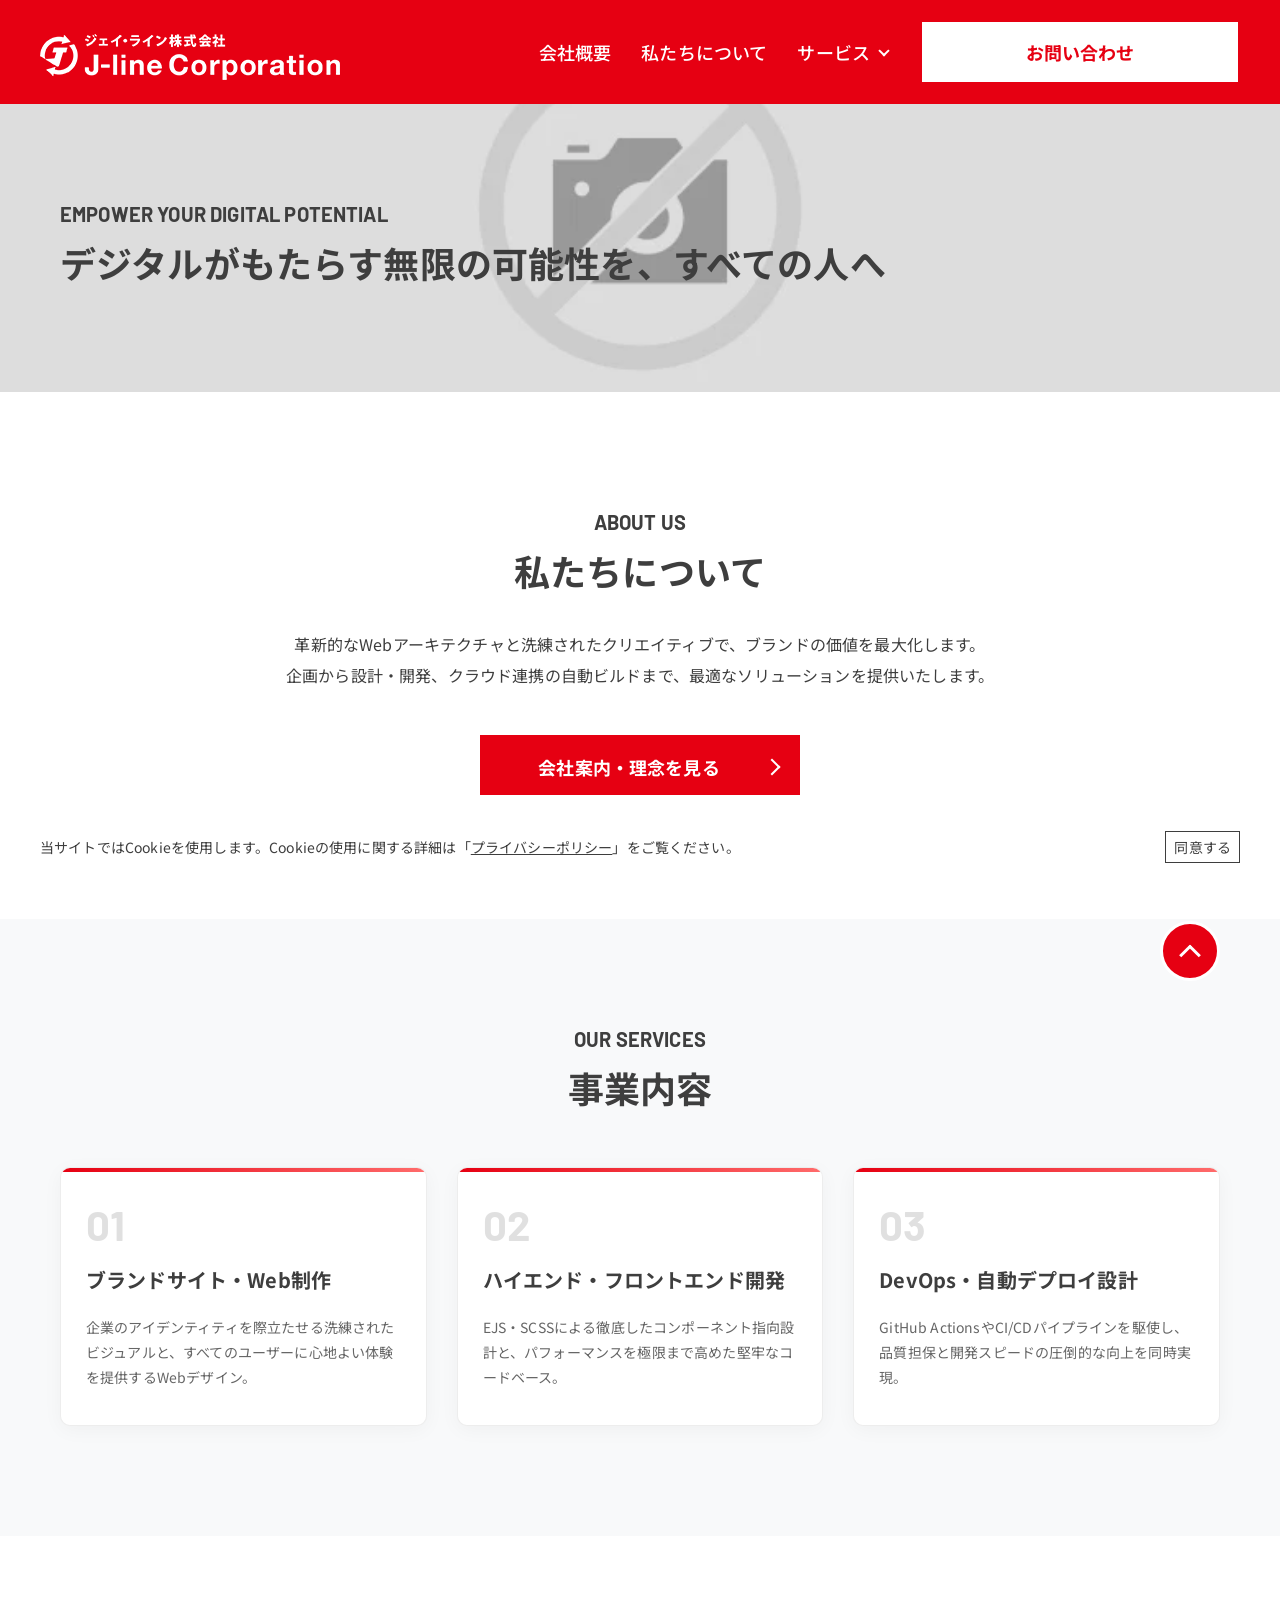
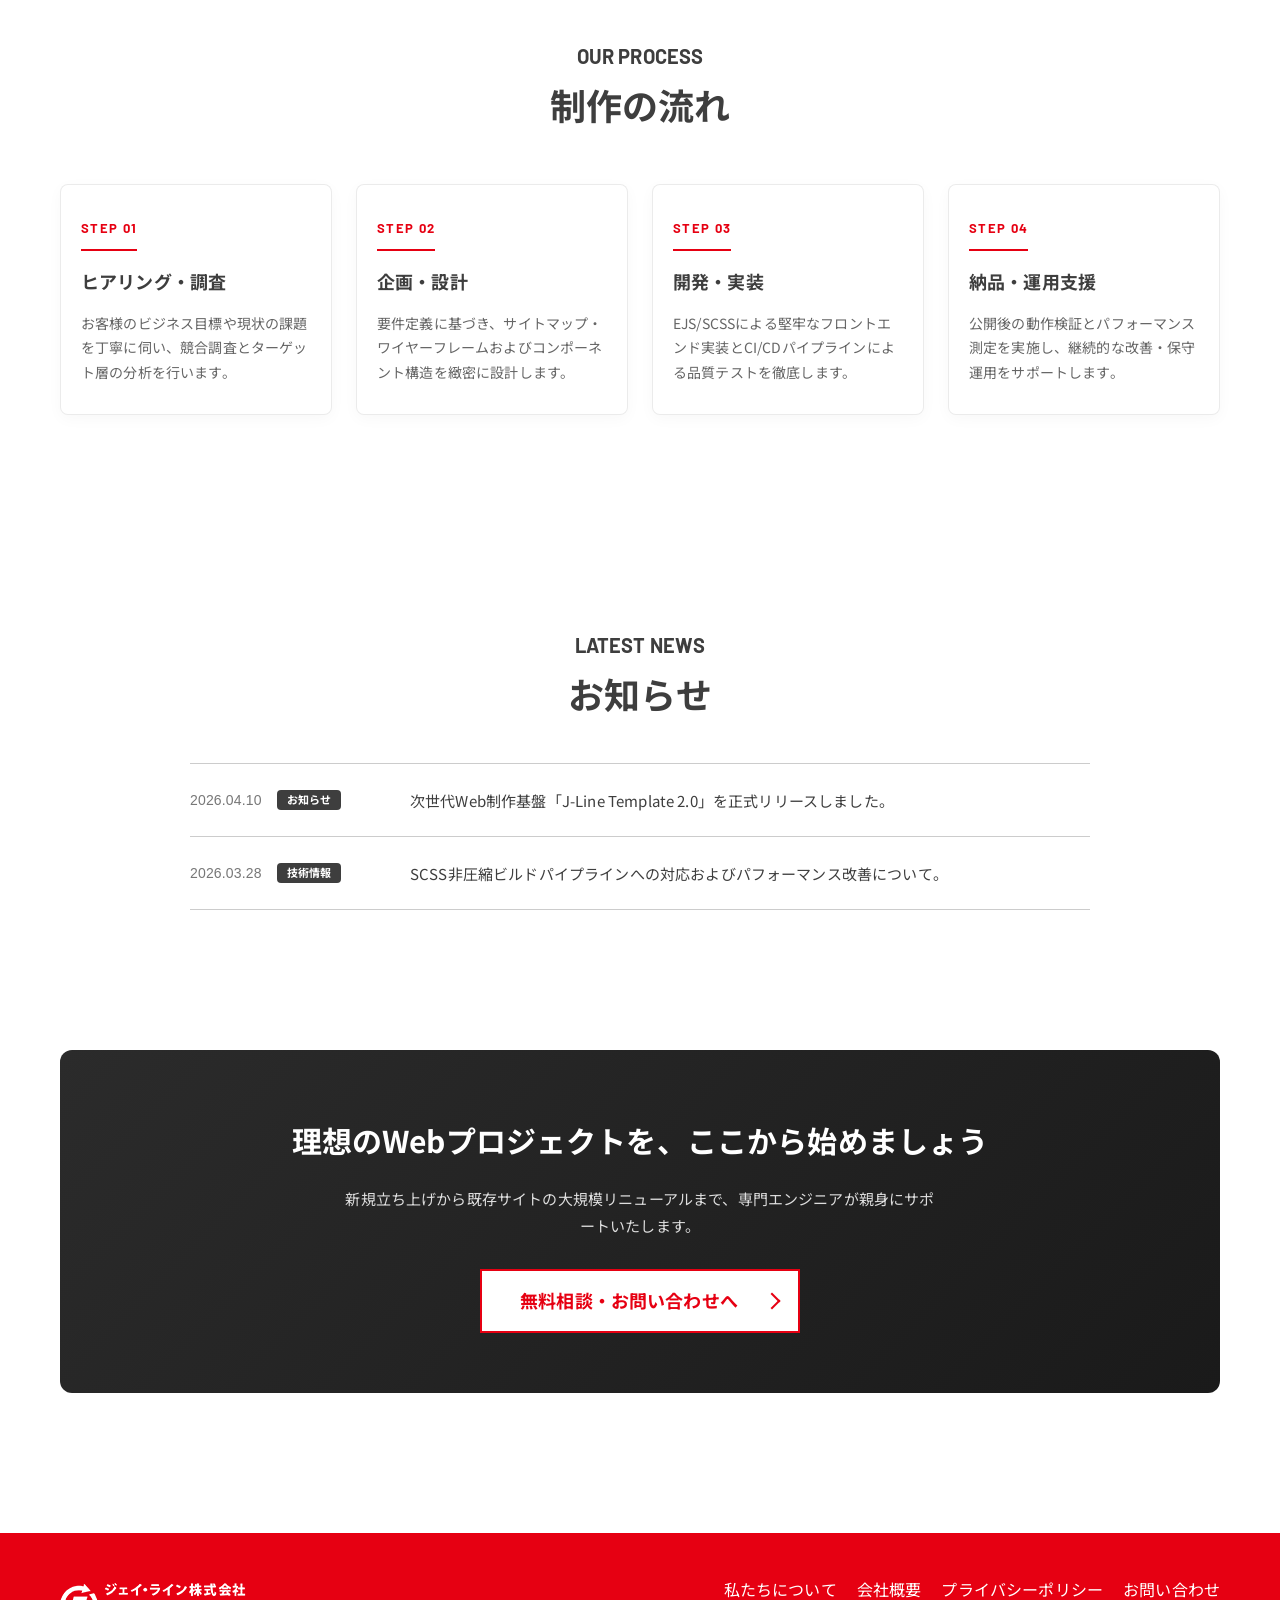
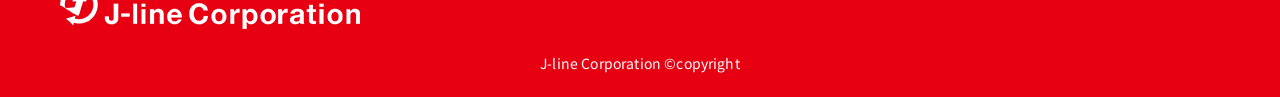
==== commit 46cac15f: "fix" ====
--- a/public/index.html
+++ b/public/index.html
@@ -114,8 +114,8 @@
                 <div class="l-container">
                     <div class="c-mv__inner">
                         <h1 class="c-mv-title">
-                            <span class="c-mv-title__en">CREATING THE FUTURE</span>
-                            <span class="c-mv-title__jp">未来のスタンダードを共創する</span>
+                            <span class="c-mv-title__en">EMPOWER YOUR DIGITAL POTENTIAL</span>
+                            <span class="c-mv-title__jp">デジタルがもたらす無限の可能性を、すべての人へ</span>
                         </h1>
                     </div>
                 </div>
@@ -130,12 +130,12 @@
                             <h2 class="c-title__jp">私たちについて</h2>
                         </div>
                         <p class="p-top__intro-lead c-txt16">
-                            確かな技術力と洗練されたデザインで、ビジネスの新しい可能性を切り拓きます。<br class="is-pc">
-                            静的Web制作から大規模なモジュール設計、CI/CD自動化までワンストップでサポートいたします。
+                            革新的なWebアーキテクチャと洗練されたクリエイティブで、ブランドの価値を最大化します。<br class="is-pc">
+                            企画から設計・開発、クラウド連携の自動ビルドまで、最適なソリューションを提供いたします。
                         </p>
                         <div class="p-top__intro-btn">
                             <a href="./about/" class="c-btn c-btn--arrow">
-                                <span class="c-btn__content">詳しく見る</span>
+                                <span class="c-btn__content">会社案内・理念を見る</span>
                             </a>
                         </div>
                     </div>
@@ -153,25 +153,25 @@
                     <div class="p-top__service-grid">
                         <div class="p-top__service-card js-inview fadeUp">
                             <div class="p-top__service-card-num">01</div>
-                            <h3 class="p-top__service-card-title">Web制作・デザイン</h3>
+                            <h3 class="p-top__service-card-title">ブランドサイト・Web制作</h3>
                             <p class="p-top__service-card-desc">
-                                ブランドの世界観を表現するハイクオリティなデザインと、成果に直結するUI/UX設計をご提案します。
+                                企業のアイデンティティを際立たせる洗練されたビジュアルと、すべてのユーザーに心地よい体験を提供するWebデザイン。
                             </p>
                         </div>
 
                         <div class="p-top__service-card js-inview fadeUp">
                             <div class="p-top__service-card-num">02</div>
-                            <h3 class="p-top__service-card-title">フロントエンド開発</h3>
+                            <h3 class="p-top__service-card-title">ハイエンド・フロントエンド開発</h3>
                             <p class="p-top__service-card-desc">
-                                EJS/SCSSによる保守性の高いモジュール設計や、モダンフレームワークを用いた高速開発を実現します。
+                                EJS・SCSSによる徹底したコンポーネント指向設計と、パフォーマンスを極限まで高めた堅牢なコードベース。
                             </p>
                         </div>
 
                         <div class="p-top__service-card js-inview fadeUp">
                             <div class="p-top__service-card-num">03</div>
-                            <h3 class="p-top__service-card-title">CI/CD・自動化構築</h3>
+                            <h3 class="p-top__service-card-title">DevOps・自動デプロイ設計</h3>
                             <p class="p-top__service-card-desc">
-                                Gitリポジトリと連携した自動ビルド＆デプロイパイプラインにより、制作業務の劇的な効率化を支援します。
+                                GitHub ActionsやCI/CDパイプラインを駆使し、品質担保と開発スピードの圧倒的な向上を同時実現。
                             </p>
                         </div>
                     </div>
@@ -234,21 +234,21 @@
                         <div class="l-tbl">
                             <div class="l-tbl__item l-tbl__item--middle">
                                 <div class="l-tbl__left">
-                                    <span class="p-top__news-date">2026.04.01</span>
+                                    <span class="p-top__news-date">2026.04.10</span>
                                     <span class="p-top__news-cat">お知らせ</span>
                                 </div>
                                 <div class="l-tbl__right">
-                                    <a href="./company/" class="p-top__news-title">公式Webサイトを全面リニューアルオープンいたしました。</a>
+                                    <a href="./company/" class="p-top__news-title">次世代Web制作基盤「J-Line Template 2.0」を正式リリースしました。</a>
                                 </div>
                             </div>
 
                             <div class="l-tbl__item l-tbl__item--middle">
                                 <div class="l-tbl__left">
-                                    <span class="p-top__news-date">2026.03.15</span>
-                                    <span class="p-top__news-cat">リリース</span>
+                                    <span class="p-top__news-date">2026.03.28</span>
+                                    <span class="p-top__news-cat">技術情報</span>
                                 </div>
                                 <div class="l-tbl__right">
-                                    <a href="./about/" class="p-top__news-title">CI/CD連携によるWebビルド自動化ソリューションの提供を開始しました。</a>
+                                    <a href="./about/" class="p-top__news-title">SCSS非圧縮ビルドパイプラインへの対応およびパフォーマンス改善について。</a>
                                 </div>
                             </div>
                         </div>
@@ -260,13 +260,13 @@
             <section class="p-top__cta">
                 <div class="l-container">
                     <div class="p-top__cta-box js-inview fadeUp">
-                        <h2 class="p-top__cta-title">Web制作・開発に関するご相談はこちら</h2>
+                        <h2 class="p-top__cta-title">理想のWebプロジェクトを、ここから始めましょう</h2>
                         <p class="p-top__cta-desc">
-                            お見積もりのご依頼や技術的なご相談など、お気軽にお問い合わせください。
+                            新規立ち上げから既存サイトの大規模リニューアルまで、専門エンジニアが親身にサポートいたします。
                         </p>
                         <div class="p-top__cta-btn">
                             <a href="./contact/" class="c-btn c-btn--arrow c-btn--reverse">
-                                <span class="c-btn__content">お問い合わせフォームへ</span>
+                                <span class="c-btn__content">無料相談・お問い合わせへ</span>
                             </a>
                         </div>
                     </div>
--- a/public/assets/css/common.css
+++ b/public/assets/css/common.css
@@ -1 +1,3083 @@
-@charset "UTF-8";.c-txt10,.c-txt11,.c-txt12{font-size:.625rem}.c-bread__item,.c-bread__link,.c-footer-copy,.c-txt13,.c-txt14,.c-txt15,.mfp_err{font-size:.75rem}.c-btn,.c-footer-link,.c-gnavi-sub-link,.c-ttl16,.c-ttl18,.c-txt16,.c-txt17,.c-txt18,.c-txt19,body{font-size:.875rem}.c-mv-title__en,.c-title__en,.c-ttl20,.c-txt20,.c-txt21{font-size:1rem}.c-ttl22,.c-ttl24,.c-ttl26,.c-txt22,.c-txt23,.c-txt24,.c-txt25,.c-txt26{font-size:1.125rem}.c-footer-logo,.c-header-logo,.c-ttl28,.c-ttl30,.c-txt27,.c-txt28,.c-txt29,.c-txt30{font-size:1.25rem}.c-ttl32,.c-ttl34,.c-txt32,.c-txt34{font-size:1.375rem}.c-mv-title__jp,.c-title__jp,.c-ttl36{font-size:1.5rem}.u-m--0{margin:0!important}.u-mt--0{margin-top:0!important}.u-mb--0{margin-bottom:0!important}.u-ml--0{margin-left:0!important}.u-mr--0,.u-mx--0{margin-right:0!important}.u-mx--0{margin-left:0!important}.u-my--0{margin-bottom:0!important;margin-top:0!important}.u-m--5{margin:.3125rem!important}.u-mt--5{margin-top:.3125rem!important}.u-mb--5{margin-bottom:.3125rem!important}.u-ml--5{margin-left:.3125rem!important}.u-mr--5,.u-mx--5{margin-right:.3125rem!important}.u-mx--5{margin-left:.3125rem!important}.u-my--5{margin-bottom:.3125rem!important;margin-top:.3125rem!important}.u-m--10{margin:.625rem!important}.u-mt--10{margin-top:.625rem!important}.u-mb--10{margin-bottom:.625rem!important}.u-ml--10{margin-left:.625rem!important}.u-mr--10,.u-mx--10{margin-right:.625rem!important}.u-mx--10{margin-left:.625rem!important}.u-my--10{margin-bottom:.625rem!important;margin-top:.625rem!important}.u-m--15{margin:.9375rem!important}.u-mt--15{margin-top:.9375rem!important}.u-mb--15{margin-bottom:.9375rem!important}.u-ml--15{margin-left:.9375rem!important}.u-mr--15,.u-mx--15{margin-right:.9375rem!important}.u-mx--15{margin-left:.9375rem!important}.u-my--15{margin-bottom:.9375rem!important;margin-top:.9375rem!important}.u-m--20{margin:1.25rem!important}.u-mt--20{margin-top:1.25rem!important}.u-mb--20{margin-bottom:1.25rem!important}.u-ml--20{margin-left:1.25rem!important}.u-mr--20,.u-mx--20{margin-right:1.25rem!important}.u-mx--20{margin-left:1.25rem!important}.u-my--20{margin-bottom:1.25rem!important;margin-top:1.25rem!important}.u-m--25{margin:1.5625rem!important}.u-mt--25{margin-top:1.5625rem!important}.u-mb--25{margin-bottom:1.5625rem!important}.u-ml--25{margin-left:1.5625rem!important}.u-mr--25,.u-mx--25{margin-right:1.5625rem!important}.u-mx--25{margin-left:1.5625rem!important}.u-my--25{margin-bottom:1.5625rem!important;margin-top:1.5625rem!important}.u-m--30{margin:1.875rem!important}.u-mt--30{margin-top:1.875rem!important}.u-mb--30{margin-bottom:1.875rem!important}.u-ml--30{margin-left:1.875rem!important}.u-mr--30,.u-mx--30{margin-right:1.875rem!important}.u-mx--30{margin-left:1.875rem!important}.u-my--30{margin-bottom:1.875rem!important;margin-top:1.875rem!important}.u-m--40{margin:2.5rem!important}.u-mt--40{margin-top:2.5rem!important}.u-mb--40{margin-bottom:2.5rem!important}.u-ml--40{margin-left:2.5rem!important}.u-mr--40,.u-mx--40{margin-right:2.5rem!important}.u-mx--40{margin-left:2.5rem!important}.u-my--40{margin-bottom:2.5rem!important;margin-top:2.5rem!important}.u-m--50{margin:3.125rem!important}.u-mt--50{margin-top:3.125rem!important}.u-mb--50{margin-bottom:3.125rem!important}.u-ml--50{margin-left:3.125rem!important}.u-mr--50,.u-mx--50{margin-right:3.125rem!important}.u-mx--50{margin-left:3.125rem!important}.u-my--50{margin-bottom:3.125rem!important;margin-top:3.125rem!important}.u-m--60{margin:3.75rem!important}.u-mt--60{margin-top:3.75rem!important}.u-mb--60{margin-bottom:3.75rem!important}.u-ml--60{margin-left:3.75rem!important}.u-mr--60,.u-mx--60{margin-right:3.75rem!important}.u-mx--60{margin-left:3.75rem!important}.u-my--60{margin-bottom:3.75rem!important;margin-top:3.75rem!important}.u-m--80{margin:5rem!important}.u-mt--80{margin-top:5rem!important}.u-mb--80{margin-bottom:5rem!important}.u-ml--80{margin-left:5rem!important}.u-mr--80,.u-mx--80{margin-right:5rem!important}.u-mx--80{margin-left:5rem!important}.u-my--80{margin-bottom:5rem!important;margin-top:5rem!important}.u-m--100{margin:6.25rem!important}.u-mt--100{margin-top:6.25rem!important}.u-mb--100{margin-bottom:6.25rem!important}.u-ml--100{margin-left:6.25rem!important}.u-mr--100,.u-mx--100{margin-right:6.25rem!important}.u-mx--100{margin-left:6.25rem!important}.u-my--100{margin-bottom:6.25rem!important;margin-top:6.25rem!important}.u-mx--auto{margin-left:auto!important;margin-right:auto!important}.u-p--0{padding:0!important}.u-pt--0{padding-top:0!important}.u-pb--0{padding-bottom:0!important}.u-pl--0{padding-left:0!important}.u-pr--0,.u-px--0{padding-right:0!important}.u-px--0{padding-left:0!important}.u-py--0{padding-bottom:0!important;padding-top:0!important}.u-p--5{padding:.3125rem!important}.u-pt--5{padding-top:.3125rem!important}.u-pb--5{padding-bottom:.3125rem!important}.u-pl--5{padding-left:.3125rem!important}.u-pr--5,.u-px--5{padding-right:.3125rem!important}.u-px--5{padding-left:.3125rem!important}.u-py--5{padding-bottom:.3125rem!important;padding-top:.3125rem!important}.u-p--10{padding:.625rem!important}.u-pt--10{padding-top:.625rem!important}.u-pb--10{padding-bottom:.625rem!important}.u-pl--10{padding-left:.625rem!important}.u-pr--10,.u-px--10{padding-right:.625rem!important}.u-px--10{padding-left:.625rem!important}.u-py--10{padding-bottom:.625rem!important;padding-top:.625rem!important}.u-p--15{padding:.9375rem!important}.u-pt--15{padding-top:.9375rem!important}.u-pb--15{padding-bottom:.9375rem!important}.u-pl--15{padding-left:.9375rem!important}.u-pr--15,.u-px--15{padding-right:.9375rem!important}.u-px--15{padding-left:.9375rem!important}.u-py--15{padding-bottom:.9375rem!important;padding-top:.9375rem!important}.u-p--20{padding:1.25rem!important}.u-pt--20{padding-top:1.25rem!important}.u-pb--20{padding-bottom:1.25rem!important}.u-pl--20{padding-left:1.25rem!important}.u-pr--20,.u-px--20{padding-right:1.25rem!important}.u-px--20{padding-left:1.25rem!important}.u-py--20{padding-bottom:1.25rem!important;padding-top:1.25rem!important}.u-p--25{padding:1.5625rem!important}.u-pt--25{padding-top:1.5625rem!important}.u-pb--25{padding-bottom:1.5625rem!important}.u-pl--25{padding-left:1.5625rem!important}.u-pr--25,.u-px--25{padding-right:1.5625rem!important}.u-px--25{padding-left:1.5625rem!important}.u-py--25{padding-bottom:1.5625rem!important;padding-top:1.5625rem!important}.u-p--30{padding:1.875rem!important}.u-pt--30{padding-top:1.875rem!important}.u-pb--30{padding-bottom:1.875rem!important}.u-pl--30{padding-left:1.875rem!important}.u-pr--30,.u-px--30{padding-right:1.875rem!important}.u-px--30{padding-left:1.875rem!important}.u-py--30{padding-bottom:1.875rem!important;padding-top:1.875rem!important}.u-p--40{padding:2.5rem!important}.u-pt--40{padding-top:2.5rem!important}.u-pb--40{padding-bottom:2.5rem!important}.u-pl--40{padding-left:2.5rem!important}.u-pr--40,.u-px--40{padding-right:2.5rem!important}.u-px--40{padding-left:2.5rem!important}.u-py--40{padding-bottom:2.5rem!important;padding-top:2.5rem!important}.u-p--50{padding:3.125rem!important}.u-pt--50{padding-top:3.125rem!important}.u-pb--50{padding-bottom:3.125rem!important}.u-pl--50{padding-left:3.125rem!important}.u-pr--50,.u-px--50{padding-right:3.125rem!important}.u-px--50{padding-left:3.125rem!important}.u-py--50{padding-bottom:3.125rem!important;padding-top:3.125rem!important}.u-p--60{padding:3.75rem!important}.u-pt--60{padding-top:3.75rem!important}.u-pb--60{padding-bottom:3.75rem!important}.u-pl--60{padding-left:3.75rem!important}.u-pr--60,.u-px--60{padding-right:3.75rem!important}.u-px--60{padding-left:3.75rem!important}.u-py--60{padding-bottom:3.75rem!important;padding-top:3.75rem!important}.u-p--80{padding:5rem!important}.u-pt--80{padding-top:5rem!important}.u-pb--80{padding-bottom:5rem!important}.u-pl--80{padding-left:5rem!important}.u-pr--80,.u-px--80{padding-right:5rem!important}.u-px--80{padding-left:5rem!important}.u-py--80{padding-bottom:5rem!important;padding-top:5rem!important}.u-p--100{padding:6.25rem!important}.u-pt--100{padding-top:6.25rem!important}.u-pb--100{padding-bottom:6.25rem!important}.u-pl--100{padding-left:6.25rem!important}.u-pr--100,.u-px--100{padding-right:6.25rem!important}.u-px--100{padding-left:6.25rem!important}.u-py--100{padding-bottom:6.25rem!important;padding-top:6.25rem!important}.u-align--left{text-align:left!important}.u-align--right{text-align:right!important}.u-align--center{text-align:center!important}.u-fw--100{font-weight:100!important}.u-fw--200{font-weight:200!important}.u-fw--300{font-weight:300!important}.u-fw--400{font-weight:400!important}.u-fw--500{font-weight:500!important}.u-fw--600{font-weight:600!important}.u-fw--700{font-weight:700!important}.u-fw--800{font-weight:800!important}.u-fw--900{font-weight:900!important}.u-family--base{font-family:Noto Sans JP,sans-serif!important}.u-family--barlow{font-family:Barlow,sans-serif!important}.u-family--roboto{font-family:Roboto,sans-serif!important}*,:after,:before{border-style:solid;border-width:0;box-sizing:border-box}html{line-height:1.15;-webkit-text-size-adjust:100%;-webkit-tap-highlight-color:transparent}body{margin:0}main{display:block}address,blockquote,dl,figure,form,iframe,p,pre,table{margin:0}h1,h2,h3,h4,h5,h6{font-size:inherit;font-weight:inherit;line-height:inherit;margin:0}ol,ul{list-style:none;margin:0;padding:0}dt{font-weight:700}dd{margin-left:0}hr{border-top-width:1px;box-sizing:content-box;clear:both;color:inherit;height:0;margin:0;overflow:visible}pre{font-family:monospace,monospace;font-size:inherit}address{font-style:inherit}a{background-color:transparent;color:inherit;text-decoration:none}abbr[title]{text-decoration:underline;-webkit-text-decoration:underline dotted;text-decoration:underline dotted}b,strong{font-weight:bolder}code,kbd,samp{font-family:monospace,monospace;font-size:inherit}small{font-size:80%}sub,sup{font-size:75%;line-height:0;position:relative;vertical-align:baseline}sub{bottom:-.25em}sup{top:-.5em}embed,iframe,img,object{vertical-align:bottom}button,input,optgroup,select,textarea{-webkit-appearance:none;-moz-appearance:none;appearance:none;background:transparent;border-radius:0;color:inherit;font:inherit;margin:0;padding:0;text-align:inherit;vertical-align:middle}[type=checkbox]{-webkit-appearance:checkbox;-moz-appearance:checkbox;appearance:checkbox}[type=radio]{-webkit-appearance:radio;-moz-appearance:radio;appearance:radio}button,input{overflow:visible}button,select{text-transform:none}[type=button],[type=reset],[type=submit],button{-webkit-appearance:none;-moz-appearance:none;appearance:none;cursor:pointer}[type=button][disabled],[type=reset][disabled],[type=submit][disabled],button[disabled]{cursor:default}[type=button]::-moz-focus-inner,[type=reset]::-moz-focus-inner,[type=submit]::-moz-focus-inner,button::-moz-focus-inner{border-style:none;padding:0}[type=button]:-moz-focusring,[type=reset]:-moz-focusring,[type=submit]:-moz-focusring,button:-moz-focusring{outline:1px dotted ButtonText}select::-ms-expand{display:none}fieldset,option{padding:0}fieldset{margin:0;min-width:0}legend{color:inherit;display:table;max-width:100%;padding:0;white-space:normal}progress{vertical-align:baseline}textarea{overflow:auto}[type=number]::-webkit-inner-spin-button,[type=number]::-webkit-outer-spin-button{height:auto}[type=search]{outline-offset:-2px}[type=search]::-webkit-search-decoration{-webkit-appearance:none}::-webkit-file-upload-button{-webkit-appearance:button;font:inherit}label[for]{cursor:pointer}details{display:block}summary{display:list-item}[contenteditable]{outline:none}table{border-collapse:collapse;border-spacing:0}caption{text-align:left}td,th{padding:0;vertical-align:top}th{font-weight:700;text-align:left}[hidden],template{display:none}:root{--base:#3e3e3e;--primary:#e60012;--black:#000;--white:#fff;--gray:#ccc;--red:#f45a3e}body{color:var(--base);font-family:Noto Sans JP,sans-serif;font-weight:400;letter-spacing:.01em;line-height:2}body.overflow_modal{height:100%;overflow-y:scroll;position:fixed;width:100%}.l-wrapper{display:block;overflow:clip;position:relative}img{width:100%}a{cursor:pointer;transition:.5s}a:hover{opacity:1}.is-pc{display:none!important}.is-sp{display:block!important}.c-title{display:flex;flex-direction:column;gap:5px}.c-title__en{font-family:Barlow,sans-serif;line-height:1;text-transform:uppercase}.c-title__en,.c-title__jp{display:block;font-weight:700}.c-title__jp{line-height:1.6}.c-ttl16{font-weight:700}.c-ttl16--line{position:relative}.c-ttl16--line:before{background-color:var(--base);bottom:0;content:"";height:.05em;left:0;position:absolute;width:100%}.c-ttl16--dot{display:flex;position:relative}.c-ttl16--dot:before{content:"・";display:block;flex-shrink:0}.c-ttl18{font-weight:700}.c-ttl18--line{position:relative}.c-ttl18--line:before{background-color:var(--base);bottom:0;content:"";height:.05em;left:0;position:absolute;width:100%}.c-ttl18--dot{display:flex;position:relative}.c-ttl18--dot:before{content:"・";display:block;flex-shrink:0}.c-ttl20{font-weight:700}.c-ttl20--line{position:relative}.c-ttl20--line:before{background-color:var(--base);bottom:0;content:"";height:.05em;left:0;position:absolute;width:100%}.c-ttl20--dot{display:flex;position:relative}.c-ttl20--dot:before{content:"・";display:block;flex-shrink:0}.c-ttl22{font-weight:700}.c-ttl22--line{position:relative}.c-ttl22--line:before{background-color:var(--base);bottom:0;content:"";height:.05em;left:0;position:absolute;width:100%}.c-ttl22--dot{display:flex;position:relative}.c-ttl22--dot:before{content:"・";display:block;flex-shrink:0}.c-ttl24{font-weight:700}.c-ttl24--line{position:relative}.c-ttl24--line:before{background-color:var(--base);bottom:0;content:"";height:.05em;left:0;position:absolute;width:100%}.c-ttl24--dot{display:flex;position:relative}.c-ttl24--dot:before{content:"・";display:block;flex-shrink:0}.c-ttl26{font-weight:700}.c-ttl26--line{position:relative}.c-ttl26--line:before{background-color:var(--base);bottom:0;content:"";height:.05em;left:0;position:absolute;width:100%}.c-ttl26--dot{display:flex;position:relative}.c-ttl26--dot:before{content:"・";display:block;flex-shrink:0}.c-ttl28{font-weight:700}.c-ttl28--line{position:relative}.c-ttl28--line:before{background-color:var(--base);bottom:0;content:"";height:.05em;left:0;position:absolute;width:100%}.c-ttl28--dot{display:flex;position:relative}.c-ttl28--dot:before{content:"・";display:block;flex-shrink:0}.c-ttl30{font-weight:700}.c-ttl30--line{position:relative}.c-ttl30--line:before{background-color:var(--base);bottom:0;content:"";height:.05em;left:0;position:absolute;width:100%}.c-ttl30--dot{display:flex;position:relative}.c-ttl30--dot:before{content:"・";display:block;flex-shrink:0}.c-ttl32{font-weight:700}.c-ttl32--line{position:relative}.c-ttl32--line:before{background-color:var(--base);bottom:0;content:"";height:.05em;left:0;position:absolute;width:100%}.c-ttl32--dot{display:flex;position:relative}.c-ttl32--dot:before{content:"・";display:block;flex-shrink:0}.c-ttl34{font-weight:700}.c-ttl34--line{position:relative}.c-ttl34--line:before{background-color:var(--base);bottom:0;content:"";height:.05em;left:0;position:absolute;width:100%}.c-ttl34--dot{display:flex;position:relative}.c-ttl34--dot:before{content:"・";display:block;flex-shrink:0}.c-ttl36{font-weight:700}.c-ttl36--line{position:relative}.c-ttl36--line:before{background-color:var(--base);bottom:0;content:"";height:.05em;left:0;position:absolute;width:100%}.c-ttl36--dot{display:flex;position:relative}.c-ttl36--dot:before{content:"・";display:block;flex-shrink:0}.c-btn{align-items:center;background-color:var(--primary);border:1px solid var(--primary);color:var(--white);display:flex;font-weight:700;gap:10px;justify-content:center;line-height:1.6;min-height:56px;padding:10px 20px;text-align:center;width:260px}.c-btn--arrow{display:flex;gap:5px;justify-content:space-between}.c-btn--arrow .c-btn__content{width:100%}.c-btn--arrow:after{border-right:2px solid var(--white);border-top:2px solid var(--white);content:"";display:block;flex-shrink:0;height:8px;transform:rotate(45deg);transition:.5s;width:8px}.c-btn--arrow-center{display:flex;gap:5px;justify-content:center}.c-btn--arrow-center:after{border-right:2px solid var(--white);border-top:2px solid var(--white);content:"";display:block;flex-shrink:0;height:8px;transform:rotate(45deg);transition:.5s;width:8px}.c-btn--arrow-between{display:flex;gap:5px;justify-content:space-between}.c-btn--arrow-between:after{border-right:2px solid var(--white);border-top:2px solid var(--white);content:"";display:block;flex-shrink:0;height:8px;transform:rotate(45deg);transition:.5s;width:8px}.c-btn--reverse{background-color:var(--white);color:var(--primary)}.c-btn--reverse:after{border-color:var(--primary)}.c-totop{background:var(--primary);border:2px solid var(--white);border-radius:40px;bottom:60px;display:block;font-size:0;font-weight:400;height:45px;letter-spacing:.1em;line-height:1;position:fixed;right:20px;transform:translateY(150px);transition:.5s;width:45px;z-index:9}.c-totop:before{left:11px;transform:translateY(-50%) rotate(-45deg)}.c-totop:after,.c-totop:before{background:var(--white);content:"";height:3px;pointer-events:none;position:absolute;top:50%;width:12px}.c-totop:after{right:11px;transform:translateY(-50%) rotate(45deg)}.c-list-dot__item{align-items:flex-start;display:flex;gap:5px}.c-list-dot__item:before{content:"・";display:block;flex-shrink:0}.c-list-number{counter-reset:number}.c-list-number__item{align-items:flex-start;display:flex;gap:5px}.c-list-number__item:before{content:counter(number) ".";counter-increment:number;display:block;flex-shrink:0}.c-list-star__item{align-items:flex-start;display:flex;gap:5px}.c-list-star__item:before{content:"※";display:block;flex-shrink:0}.c-mv{margin-top:60px;position:relative;width:100%;z-index:1}.c-mv__bg{height:100%;left:0;position:absolute;top:0;width:100%;z-index:-1}.c-mv__bg img{height:100%;-o-object-fit:cover;object-fit:cover;-o-object-position:center;object-position:center;width:100%}.c-mv__inner{padding:80px 0}.c-mv-title{display:flex;flex-direction:column;gap:5px}.c-mv-title__en{display:block;font-family:Barlow,sans-serif;font-weight:700;line-height:1;text-transform:uppercase}.c-mv-title__jp{display:block;font-weight:700;line-height:1.6}.c-bread{display:flex;flex-wrap:wrap;gap:5px;padding:10px 0}.c-bread__item{color:var(--primary);text-transform:uppercase}.c-bread__link{align-items:center;color:var(--base);display:flex;gap:5px;justify-content:space-between}.c-bread__link:after{content:"-"}.c-gnavi{background-color:var(--primary);display:none;height:100vh;height:100lvh;left:0;overflow-y:auto;position:fixed;top:0;width:100%;z-index:8;-webkit-overflow-scrolling:touch}.c-gnavi-link{display:block;font-size:1rem;font-weight:500;padding:8px 0;text-align:center;transition:opacity .3s ease}.c-gnavi-link:hover{opacity:.8}.c-gnavi-list__item{position:relative}.c-gnavi-list__item.is-btn{display:flex;justify-content:center;padding-top:20px}.c-gnavi-list__item.is-sub{position:relative}.c-gnavi-list__item.is-sub .c-gnavi-link{padding:10px 40px}.c-gnavi-list__item.is-sub:after{border-bottom:2px solid var(--white);border-right:2px solid var(--white);content:"";display:block;height:8px;pointer-events:none;position:absolute;right:25px;top:25px;transform:translateY(-50%) rotate(45deg);transition:transform .3s ease;width:8px}.c-gnavi-list__item.is-sub.is-open:after{transform:translateY(-30%) rotate(-135deg)}.c-gnavi__inner{padding:100px 0}.c-gnavi-sub{background-color:rgba(0,0,0,.12);border-radius:4px;display:none;margin:8px 20px 12px;position:relative}.c-gnavi-sub[hidden=until-found]{display:none}@supports (content-visibility:hidden){.c-gnavi-sub[hidden=until-found]{content-visibility:hidden;display:block}}.c-gnavi-sub-link{background-color:transparent;border-bottom:1px solid hsla(0,0%,100%,.12);color:var(--white);display:block;font-weight:500;padding:12px 20px;text-align:center;transition:background-color .25s ease,color .25s ease,padding-left .25s ease}.c-gnavi-sub-link:hover{background-color:hsla(0,0%,100%,.1)}.c-gnavi-sub__item:last-child .c-gnavi-sub-link{border-bottom:none}.c-header{background-color:var(--primary);color:var(--white);left:0;padding:10px 20px;position:fixed;top:0;width:100%;z-index:10}.c-header-logo{align-items:center;display:flex;flex-shrink:0;font-weight:700;position:relative;width:200px;z-index:9}.c-header-btns{display:none}.c-toggle{background-color:var(--green);border-radius:0 0 0 5px;cursor:pointer;display:block;height:60px;position:absolute;right:0;top:0;width:60px;z-index:11}.c-toggle:before{top:20px}.c-toggle:after,.c-toggle:before{background:var(--white);border-radius:100px;content:"";height:2px;left:20px;position:absolute;transition:.5s;width:20px}.c-toggle:after{bottom:20px}.c-toggle__line{background:var(--white);border-radius:100px;display:block;height:2px;left:20px;position:absolute;top:29px;transition:.5s;width:20px}.c-toggle.active:before{transform:translate(-2px,9px) rotate(45deg);width:24px}.c-toggle.active:after{transform:translate(-2px,-9px) rotate(-45deg);width:24px}.c-toggle.active .c-toggle__line{opacity:0}.c-footer{background-color:var(--primary);color:var(--white);padding:40px 0 20px}.c-footer__inner{display:flex;flex-wrap:wrap;gap:20px}.c-footer-logo{align-items:center;display:flex;flex-shrink:0;font-weight:700;width:200px}.c-footer-list{display:flex;flex-wrap:wrap;gap:15px}.c-footer-copy{margin-top:20px;text-align:center}.is-loading .c-loading{opacity:1;pointer-events:all}.c-loading{align-items:center;background:var(--base);display:flex;height:100%;justify-content:center;left:0;opacity:0;pointer-events:none;position:fixed;top:0;width:100%;z-index:100}.c-loading__content{position:relative;transform:translate(-15px,-15px)}.c-loading__item{animation-fill-mode:both;background-color:var(--white);border-radius:100%;height:12px;left:-7px;margin:2px 2px 2px 15px;position:absolute;top:4px;width:12px}.c-loading__item:first-child{animation:ball-zig .7s linear 0s infinite}.c-loading__item:last-child{animation:ball-zag .7s linear 0s infinite}@keyframes ball-zig{33%{transform:translate(-15px,-30px)}66%{transform:translate(15px,-30px)}to{transform:translate(0)}}@keyframes ball-zag{33%{transform:translate(15px,30px)}66%{transform:translate(-15px,30px)}to{transform:translate(0)}}.p-country-name{display:none!important}div#mfp_hidden{height:1px;margin:0;overflow:hidden;padding:0;width:1px}div#mfp_hidden input{margin:10px}div#mfp_loading{background-image:url(_images/mfp_loading.gif);display:none;height:40px;position:absolute;width:40px;z-index:20001}div#mfp_overlay{display:none;position:absolute;z-index:10001}div#mfp_overlay_inner{background-color:#fff;border-radius:5px;box-shadow:0 0 10px #000;margin:0 auto;max-width:90%;padding:15px;width:640px}div#mfp_overlay_background{z-index:10000}div#mfp_loading_screen,div#mfp_overlay_background{background-color:#000;display:none;position:absolute}div#mfp_loading_screen{opacity:.8;z-index:20000}.mfp_err{color:var(--red);display:block;width:100%}.wpcf7-form.resetting,.wpcf7-form.submitting{pointer-events:none}.c-cookiewrap{background:var(--white);bottom:0;box-sizing:border-box;display:none;left:0;padding:20px;position:fixed;width:100%;z-index:999}.c-cookiewrap__inner{box-sizing:border-box;position:relative;width:100%}.c-cookiewrap__close{bottom:0;font-size:.875rem;line-height:1em;position:absolute;right:0;text-align:right}.c-cookiewrap__close a{border:1px solid var(--base);display:block;padding:8px}.c-cookiewrap__txt{font-size:.875rem;line-height:1.8;padding-bottom:45px}.c-cookiewrap__link{text-decoration:underline}.p-404__inner{padding:50px 0 100px}.p-404__btn{padding:40px 0 0}.p-thanks__inner{padding:50px 0 100px}.p-thanks__inner .c-ttl30{margin-bottom:25px}.p-thanks__btn{padding:40px 0 0}.c-accordion{background:#fff;border:1px solid #e2e8f0;border-radius:8px;margin-bottom:16px;overflow:hidden;transition:border-color .25s ease,box-shadow .25s ease;width:100%}.c-accordion:last-child{margin-bottom:0}.c-accordion:hover{border-color:#cbd5e1}.c-accordion.is-open,.c-accordion[open]{border-color:#cbd5e1;box-shadow:0 4px 12px rgba(0,0,0,.04)}.c-accordion.is-open .c-accordion__icon,.c-accordion[open] .c-accordion__icon{transform:rotate(180deg)}.c-accordion.is-open .c-accordion__icon--plus,.c-accordion[open] .c-accordion__icon--plus{transform:none}.c-accordion.is-open .c-accordion__icon--plus:after,.c-accordion[open] .c-accordion__icon--plus:after{opacity:0;transform:translate(-50%,-50%) rotate(90deg)}.c-accordion__head{align-items:center;background:#f8fafc;border:none;color:#1e293b;cursor:pointer;display:flex;font-size:15px;font-weight:700;justify-content:space-between;line-height:1.5;list-style:none;outline:none;padding:14px 16px;text-align:left;transition:background-color .2s ease,color .2s ease;-webkit-user-select:none;-moz-user-select:none;user-select:none;width:100%}.c-accordion__head::-webkit-details-marker{display:none}.c-accordion__head::marker{content:"";display:none}.c-accordion__head:hover{background-color:#f1f5f9;color:var(--primary,#e60012)}.c-accordion__title{flex:1;padding-right:16px}.c-accordion__icon{flex-shrink:0;height:20px;position:relative;transition:transform .3s cubic-bezier(.4,0,.2,1);width:20px}.c-accordion__icon:before{border-bottom:2px solid #64748b;border-right:2px solid #64748b;content:"";height:8px;left:50%;position:absolute;top:50%;transform:translate(-50%,-70%) rotate(45deg);transition:border-color .2s ease;width:8px}.c-accordion__icon--plus:before{border:none;height:2px;width:14px}.c-accordion__icon--plus:after,.c-accordion__icon--plus:before{background-color:#64748b;content:"";left:50%;position:absolute;top:50%;transform:translate(-50%,-50%)}.c-accordion__icon--plus:after{height:14px;transition:transform .25s ease,opacity .25s ease;width:2px}.c-accordion__body{background:#fff;border-top:1px solid #f1f5f9}.c-accordion__body[hidden=until-found]{display:none}@supports (content-visibility:hidden){.c-accordion__body[hidden=until-found]{content-visibility:hidden;display:block}}.c-accordion__content{color:#475569;font-size:14px;line-height:1.8;padding:16px}.c-accordion__content>:last-child{margin-bottom:0}:where(.js-inview){opacity:0}:where(.js-inview):focus-within{animation:none!important;opacity:1!important;transform:none!important;transition:none!important}.js-fadeani:focus-within{opacity:1!important;transform:none!important;transition:none!important}.bounceIn,.fadeIn,.fadeRight,.fadeUp{animation-duration:1.5s;animation-timing-function:ease}.fadeUp{animation-fill-mode:forwards;animation-name:ani_fadeup}.fadeRight{animation-fill-mode:forwards;animation-name:ani_toright}.fadeLeft{animation-fill-mode:forwards;animation-name:ani_toleft}.fadeIn{animation-fill-mode:forwards;animation-name:ani_fadein}.bounceIn{animation-fill-mode:forwards;animation-name:bounce_in}@keyframes ani_fadeup{0%{opacity:0;transform:translateY(30px)}to{opacity:1;transform:translateY(0)}}@keyframes ani_toright{0%{opacity:0;transform:translateX(-40px)}to{opacity:1;transform:translateX(0)}}@keyframes ani_toleft{0%{opacity:0;transform:translateX(40px)}to{opacity:1;transform:translateY(0)}}@keyframes ani_fadein{0%{opacity:0}to{opacity:1}}@keyframes bounce_in{0%{opacity:0;transform:scale3d(.3,.3,.3)}20%{transform:scale3d(1.2,1.2,1.2)}40%{transform:scale3d(.9,.9,.9)}60%{opacity:1;transform:scale3d(1.03,1.03,1.03)}80%{transform:scale3d(.97,.97,.97)}to{opacity:1;transform:none}}.l-container{padding:0 20px;width:100%}.l-grid{display:grid;grid-gap:20px}.l-flex{align-items:flex-start;display:flex;flex-wrap:wrap;gap:20px}.l-flex__left{flex-shrink:0;width:100%}.l-flex__right{display:flex;flex-direction:column;gap:10px;width:100%}.l-flex--middle{align-items:center}.l-flex--reverse{flex-direction:row-reverse}.l-tbl__item{border-top:1px solid var(--gray);padding:20px 0}.l-tbl__item:last-child{border-bottom:1px solid var(--gray)}.l-tbl .l-tbl__item--middle{align-items:center}.l-tbl__left{flex-shrink:0;margin-bottom:10px;width:100%}.l-tbl__right{width:100%}@media screen and (min-width:768px){.c-txt11{font-size:clamp(.625rem,.2119vw + .5233rem,.6875rem)}.c-txt12{font-size:clamp(.625rem,.4237vw + .4216rem,.75rem)}.c-txt13{font-size:clamp(.75rem,.2119vw + .6483rem,.8125rem)}.c-bread__item,.c-bread__link,.c-footer-copy,.c-txt14,.mfp_err{font-size:clamp(.75rem,.4237vw + .5466rem,.875rem)}.c-txt15{font-size:clamp(.75rem,.6356vw + .4449rem,.9375rem)}.c-footer-link,.c-gnavi-sub-link,.c-ttl16,.c-txt16,body{font-size:clamp(.875rem,.4237vw + .6716rem,1rem)}.c-txt17{font-size:clamp(.875rem,.6356vw + .5699rem,1.0625rem)}.c-btn,.c-ttl18,.c-txt18{font-size:clamp(.875rem,.8475vw + .4682rem,1.125rem)}.c-txt19{font-size:clamp(.875rem,1.0593vw + .3665rem,1.1875rem)}.c-mv-title__en,.c-title__en,.c-ttl20,.c-txt20{font-size:clamp(1rem,.8475vw + .5932rem,1.25rem)}.c-txt21{font-size:clamp(1rem,1.0593vw + .4915rem,1.3125rem)}.c-ttl22,.c-txt22{font-size:clamp(1.125rem,.8475vw + .7182rem,1.375rem)}.c-txt23{font-size:clamp(1.125rem,1.0593vw + .6165rem,1.4375rem)}.c-ttl24,.c-txt24{font-size:clamp(1.125rem,1.2712vw + .5148rem,1.5rem)}.c-txt25{font-size:clamp(1.125rem,1.4831vw + .4131rem,1.5625rem)}.c-ttl26,.c-txt26{font-size:clamp(1.125rem,1.6949vw + .3114rem,1.625rem)}.c-txt27{font-size:clamp(1.25rem,1.4831vw + .5381rem,1.6875rem)}.c-footer-logo,.c-header-logo,.c-ttl28,.c-txt28{font-size:clamp(1.25rem,1.6949vw + .4364rem,1.75rem)}.c-txt29{font-size:clamp(1.25rem,1.9068vw + .3347rem,1.8125rem)}.c-ttl30,.c-txt30{font-size:clamp(1.25rem,2.1186vw + .2331rem,1.875rem)}.c-ttl32,.c-txt32{font-size:clamp(1.375rem,2.1186vw + .3581rem,2rem)}.c-ttl34,.c-txt34{font-size:clamp(1.375rem,2.5424vw + .1547rem,2.125rem)}.c-mv-title__jp,.c-title__jp,.c-ttl36{font-size:clamp(1.5rem,2.5424vw + .2797rem,2.25rem)}a:hover{opacity:.8;text-decoration:none}.is-pc{display:block!important}.is-sp{display:none!important}.c-title{gap:10px}.c-btn{gap:15px;min-height:64px;width:320px}.c-btn,.c-btn:hover{border:2px solid var(--primary)}.c-btn:hover{background-color:var(--white);color:var(--primary);opacity:1}.c-btn:hover:after{border-color:var(--primary)}.c-btn--arrow{gap:10px}.c-btn--arrow:after{height:12px;width:12px}.c-btn--arrow-center{gap:10px}.c-btn--arrow-center:after{height:12px;width:12px}.c-btn--arrow-between{gap:10px}.c-btn--arrow-between:after{height:12px;width:12px}.c-btn--reverse:hover{background-color:var(--primary);color:var(--white);opacity:1}.c-btn--reverse:hover:after{border-color:var(--white)}.c-totop{border:3px solid var(--white);border-radius:60px;bottom:69px;height:60px;right:60px;width:60px}.c-totop:before{left:15px;width:15px}.c-totop:after{right:15px;width:15px}.c-totop:hover{transform:translateY(-20px)!important}.c-mv{margin-top:104px}.c-mv__inner{padding:100px 0}.c-mv-title{gap:10px}.c-bread{gap:10px;padding:15px 0}.c-bread__link{gap:10px}.c-gnavi{display:block;height:auto;overflow-y:visible;position:relative;width:auto}.c-gnavi-link{font-size:clamp(.7875rem,1.1441vw + .2384rem,1.125rem);padding:5px 0;text-align:left}.c-gnavi-list{align-items:center;display:flex;gap:0 clamp(1.25rem,2.1186vw + .2331rem,1.875rem);justify-content:flex-end}.c-gnavi-list__item.is-btn{display:none}.c-gnavi-list__item.is-sub{padding-right:20px}.c-gnavi-list__item.is-sub .c-gnavi-link{padding:5px 0}.c-gnavi-list__item.is-sub:after{right:2px;top:50%;transform:translateY(-65%) rotate(45deg)}.c-gnavi-list__item.is-sub.is-open:after{transform:translateY(-35%) rotate(-135deg)}.c-gnavi-list__item.is-sub.is-open .c-gnavi-sub{content-visibility:visible;opacity:1;pointer-events:auto;transform:translateX(-50%) translateY(0)}.c-gnavi-list__item.is-sub:focus-within:after,.c-gnavi-list__item.is-sub:hover:after{transform:translateY(-35%) rotate(-135deg)}.c-gnavi-list__item.is-sub:focus-within .c-gnavi-sub,.c-gnavi-list__item.is-sub:hover .c-gnavi-sub{content-visibility:visible;opacity:1;pointer-events:auto;transform:translateX(-50%) translateY(0)}.c-gnavi__inner{padding:0}.c-gnavi-sub{background-color:var(--white);border-radius:6px;box-shadow:0 10px 25px rgba(0,0,0,.15);display:block;left:50%;margin:0;opacity:0;pointer-events:none;position:absolute;top:calc(100% + 20px);transform:translateX(-50%) translateY(10px);transition:opacity .3s ease,transform .3s ease,content-visibility allow-discrete .3s ease;width:200px;z-index:20}.c-gnavi-sub[hidden=until-found]{content-visibility:hidden;display:block}.c-gnavi-sub:focus-within{content-visibility:visible;opacity:1;pointer-events:auto;transform:translateX(-50%) translateY(0)}.c-gnavi-sub:before{height:20px;left:0;width:100%}.c-gnavi-sub:after,.c-gnavi-sub:before{bottom:100%;content:"";position:absolute}.c-gnavi-sub:after{border-color:transparent transparent var(--white) transparent;border-style:solid;border-width:0 6px 6px;height:0;left:50%;transform:translateX(-50%) translateY(1px);width:0}.c-gnavi-sub-link{background-color:var(--white);border-bottom:1px solid #f0f0f0;color:var(--base);padding:12px 20px;text-align:left}.c-gnavi-sub-link:hover{background-color:var(--primary);color:var(--white);padding-left:24px}.c-gnavi-sub__item:first-child .c-gnavi-sub-link{border-radius:6px 6px 0 0}.c-gnavi-sub__item:last-child .c-gnavi-sub-link{border-radius:0 0 6px 6px}.c-header{padding:20px 40px}.c-header-logo{width:clamp(13.75rem,16.9492vw + 5.6144rem,18.75rem)}.c-header__inner{align-items:center;display:flex;justify-content:space-between}.c-header__content{align-items:center;display:flex;gap:clamp(1.25rem,2.1186vw + .2331rem,1.875rem);justify-content:flex-end}.c-header-btns{display:block}.c-header-btns__content{width:clamp(11.25rem,29.661vw + -2.9873rem,20rem)}.c-toggle{display:none}.c-footer{padding:40px 0 20px}.c-footer__inner{flex-wrap:nowrap;justify-content:space-between}.c-footer-logo{width:300px}.c-footer-list{gap:20px}.c-footer-copy{margin-top:20px}.c-cookiewrap{padding:40px}.c-cookiewrap__close{bottom:auto;top:50%;transform:translateY(-50%)}.c-cookiewrap__txt{padding-bottom:0;padding-right:110px}.p-404__inner{margin-bottom:-22px;padding:clamp(6.25rem,7.8125vw + 2.5rem,8.75rem) 0 clamp(8.125rem,8.3984vw + 4.0938rem,10.8125rem)}.p-404__btn{padding:50px 0}.p-thanks__inner{margin-bottom:-22px;padding:clamp(6.25rem,7.8125vw + 2.5rem,8.75rem) 0 clamp(8.125rem,8.3984vw + 4.0938rem,10.8125rem);text-align:center}.p-thanks__inner .c-ttl30{margin-bottom:40px}.p-thanks__btn{padding:50px 0}.c-accordion__head{font-size:16px;padding:18px 24px}.c-accordion__content{font-size:15px;padding:20px 24px}.l-container{box-sizing:border-box;margin:0 auto;max-width:1240px;padding:0 40px;width:100%}.l-grid{grid-gap:clamp(1.25rem,4.2373vw + -.7839rem,2.5rem);grid-template-columns:1fr 1fr}.l-grid--cl3{grid-template-columns:repeat(3,1fr)}.l-grid--cl4{grid-template-columns:repeat(4,1fr)}.l-flex{flex-wrap:nowrap;gap:clamp(1.25rem,4.2373vw + -.7839rem,2.5rem)}.l-flex__left{width:400px}.l-flex__right{gap:20px}.l-flex--equal .l-flex__left{width:50%}.l-tbl__item{align-items:flex-start;display:flex;padding:20px 0}.l-tbl__left{margin-bottom:0;width:clamp(12.5rem,21.1864vw + 2.3305rem,18.75rem)}}+@charset "UTF-8";
+/*!
+global > color
+------------------------------
+*/
+/*!
+global > content-width
+------------------------------
+*/
+/*!
+global > font
+------------------------------
+*/
+/*!
+global > mixin
+------------------------------
+*/
+/* ================================
+UTILITIES
+================================ */
+.c-txt10 {
+  font-size: 0.625rem;
+}
+
+.c-txt11 {
+  font-size: 0.625rem;
+}
+
+.c-txt12 {
+  font-size: 0.625rem;
+}
+
+.c-txt13 {
+  font-size: 0.75rem;
+}
+
+.mfp_err, .c-footer-copy, .c-bread__item, .c-bread__link, .c-txt14 {
+  font-size: 0.75rem;
+}
+
+.c-txt15 {
+  font-size: 0.75rem;
+}
+
+.c-footer-link, .c-gnavi-sub-link, .c-ttl16, .c-txt16, body {
+  font-size: 0.875rem;
+}
+
+.c-txt17 {
+  font-size: 0.875rem;
+}
+
+.c-btn, .c-ttl18, .c-txt18 {
+  font-size: 0.875rem;
+}
+
+.c-txt19 {
+  font-size: 0.875rem;
+}
+
+.c-mv-title__en, .c-title__en, .c-ttl20, .c-txt20 {
+  font-size: 1rem;
+}
+
+.c-txt21 {
+  font-size: 1rem;
+}
+
+.c-ttl22, .c-txt22 {
+  font-size: 1.125rem;
+}
+
+.c-txt23 {
+  font-size: 1.125rem;
+}
+
+.c-ttl24, .c-txt24 {
+  font-size: 1.125rem;
+}
+
+.c-txt25 {
+  font-size: 1.125rem;
+}
+
+.c-ttl26, .c-txt26 {
+  font-size: 1.125rem;
+}
+
+.c-txt27 {
+  font-size: 1.25rem;
+}
+
+.c-footer-logo, .c-header-logo, .c-ttl28, .c-txt28 {
+  font-size: 1.25rem;
+}
+
+.c-txt29 {
+  font-size: 1.25rem;
+}
+
+.c-ttl30, .c-txt30 {
+  font-size: 1.25rem;
+}
+
+.c-ttl32, .c-txt32 {
+  font-size: 1.375rem;
+}
+
+.c-ttl34, .c-txt34 {
+  font-size: 1.375rem;
+}
+
+.c-mv-title__jp, .c-title__jp, .c-ttl36 {
+  font-size: 1.5rem;
+}
+
+.u-m--0 {
+  margin: 0rem !important;
+}
+
+.u-mt--0 {
+  margin-top: 0rem !important;
+}
+
+.u-mb--0 {
+  margin-bottom: 0rem !important;
+}
+
+.u-ml--0 {
+  margin-left: 0rem !important;
+}
+
+.u-mr--0 {
+  margin-right: 0rem !important;
+}
+
+.u-mx--0 {
+  margin-left: 0rem !important;
+  margin-right: 0rem !important;
+}
+
+.u-my--0 {
+  margin-top: 0rem !important;
+  margin-bottom: 0rem !important;
+}
+
+.u-m--5 {
+  margin: 0.3125rem !important;
+}
+
+.u-mt--5 {
+  margin-top: 0.3125rem !important;
+}
+
+.u-mb--5 {
+  margin-bottom: 0.3125rem !important;
+}
+
+.u-ml--5 {
+  margin-left: 0.3125rem !important;
+}
+
+.u-mr--5 {
+  margin-right: 0.3125rem !important;
+}
+
+.u-mx--5 {
+  margin-left: 0.3125rem !important;
+  margin-right: 0.3125rem !important;
+}
+
+.u-my--5 {
+  margin-top: 0.3125rem !important;
+  margin-bottom: 0.3125rem !important;
+}
+
+.u-m--10 {
+  margin: 0.625rem !important;
+}
+
+.u-mt--10 {
+  margin-top: 0.625rem !important;
+}
+
+.u-mb--10 {
+  margin-bottom: 0.625rem !important;
+}
+
+.u-ml--10 {
+  margin-left: 0.625rem !important;
+}
+
+.u-mr--10 {
+  margin-right: 0.625rem !important;
+}
+
+.u-mx--10 {
+  margin-left: 0.625rem !important;
+  margin-right: 0.625rem !important;
+}
+
+.u-my--10 {
+  margin-top: 0.625rem !important;
+  margin-bottom: 0.625rem !important;
+}
+
+.u-m--15 {
+  margin: 0.9375rem !important;
+}
+
+.u-mt--15 {
+  margin-top: 0.9375rem !important;
+}
+
+.u-mb--15 {
+  margin-bottom: 0.9375rem !important;
+}
+
+.u-ml--15 {
+  margin-left: 0.9375rem !important;
+}
+
+.u-mr--15 {
+  margin-right: 0.9375rem !important;
+}
+
+.u-mx--15 {
+  margin-left: 0.9375rem !important;
+  margin-right: 0.9375rem !important;
+}
+
+.u-my--15 {
+  margin-top: 0.9375rem !important;
+  margin-bottom: 0.9375rem !important;
+}
+
+.u-m--20 {
+  margin: 1.25rem !important;
+}
+
+.u-mt--20 {
+  margin-top: 1.25rem !important;
+}
+
+.u-mb--20 {
+  margin-bottom: 1.25rem !important;
+}
+
+.u-ml--20 {
+  margin-left: 1.25rem !important;
+}
+
+.u-mr--20 {
+  margin-right: 1.25rem !important;
+}
+
+.u-mx--20 {
+  margin-left: 1.25rem !important;
+  margin-right: 1.25rem !important;
+}
+
+.u-my--20 {
+  margin-top: 1.25rem !important;
+  margin-bottom: 1.25rem !important;
+}
+
+.u-m--25 {
+  margin: 1.5625rem !important;
+}
+
+.u-mt--25 {
+  margin-top: 1.5625rem !important;
+}
+
+.u-mb--25 {
+  margin-bottom: 1.5625rem !important;
+}
+
+.u-ml--25 {
+  margin-left: 1.5625rem !important;
+}
+
+.u-mr--25 {
+  margin-right: 1.5625rem !important;
+}
+
+.u-mx--25 {
+  margin-left: 1.5625rem !important;
+  margin-right: 1.5625rem !important;
+}
+
+.u-my--25 {
+  margin-top: 1.5625rem !important;
+  margin-bottom: 1.5625rem !important;
+}
+
+.u-m--30 {
+  margin: 1.875rem !important;
+}
+
+.u-mt--30 {
+  margin-top: 1.875rem !important;
+}
+
+.u-mb--30 {
+  margin-bottom: 1.875rem !important;
+}
+
+.u-ml--30 {
+  margin-left: 1.875rem !important;
+}
+
+.u-mr--30 {
+  margin-right: 1.875rem !important;
+}
+
+.u-mx--30 {
+  margin-left: 1.875rem !important;
+  margin-right: 1.875rem !important;
+}
+
+.u-my--30 {
+  margin-top: 1.875rem !important;
+  margin-bottom: 1.875rem !important;
+}
+
+.u-m--40 {
+  margin: 2.5rem !important;
+}
+
+.u-mt--40 {
+  margin-top: 2.5rem !important;
+}
+
+.u-mb--40 {
+  margin-bottom: 2.5rem !important;
+}
+
+.u-ml--40 {
+  margin-left: 2.5rem !important;
+}
+
+.u-mr--40 {
+  margin-right: 2.5rem !important;
+}
+
+.u-mx--40 {
+  margin-left: 2.5rem !important;
+  margin-right: 2.5rem !important;
+}
+
+.u-my--40 {
+  margin-top: 2.5rem !important;
+  margin-bottom: 2.5rem !important;
+}
+
+.u-m--50 {
+  margin: 3.125rem !important;
+}
+
+.u-mt--50 {
+  margin-top: 3.125rem !important;
+}
+
+.u-mb--50 {
+  margin-bottom: 3.125rem !important;
+}
+
+.u-ml--50 {
+  margin-left: 3.125rem !important;
+}
+
+.u-mr--50 {
+  margin-right: 3.125rem !important;
+}
+
+.u-mx--50 {
+  margin-left: 3.125rem !important;
+  margin-right: 3.125rem !important;
+}
+
+.u-my--50 {
+  margin-top: 3.125rem !important;
+  margin-bottom: 3.125rem !important;
+}
+
+.u-m--60 {
+  margin: 3.75rem !important;
+}
+
+.u-mt--60 {
+  margin-top: 3.75rem !important;
+}
+
+.u-mb--60 {
+  margin-bottom: 3.75rem !important;
+}
+
+.u-ml--60 {
+  margin-left: 3.75rem !important;
+}
+
+.u-mr--60 {
+  margin-right: 3.75rem !important;
+}
+
+.u-mx--60 {
+  margin-left: 3.75rem !important;
+  margin-right: 3.75rem !important;
+}
+
+.u-my--60 {
+  margin-top: 3.75rem !important;
+  margin-bottom: 3.75rem !important;
+}
+
+.u-m--80 {
+  margin: 5rem !important;
+}
+
+.u-mt--80 {
+  margin-top: 5rem !important;
+}
+
+.u-mb--80 {
+  margin-bottom: 5rem !important;
+}
+
+.u-ml--80 {
+  margin-left: 5rem !important;
+}
+
+.u-mr--80 {
+  margin-right: 5rem !important;
+}
+
+.u-mx--80 {
+  margin-left: 5rem !important;
+  margin-right: 5rem !important;
+}
+
+.u-my--80 {
+  margin-top: 5rem !important;
+  margin-bottom: 5rem !important;
+}
+
+.u-m--100 {
+  margin: 6.25rem !important;
+}
+
+.u-mt--100 {
+  margin-top: 6.25rem !important;
+}
+
+.u-mb--100 {
+  margin-bottom: 6.25rem !important;
+}
+
+.u-ml--100 {
+  margin-left: 6.25rem !important;
+}
+
+.u-mr--100 {
+  margin-right: 6.25rem !important;
+}
+
+.u-mx--100 {
+  margin-left: 6.25rem !important;
+  margin-right: 6.25rem !important;
+}
+
+.u-my--100 {
+  margin-top: 6.25rem !important;
+  margin-bottom: 6.25rem !important;
+}
+
+.u-mx--auto {
+  margin-left: auto !important;
+  margin-right: auto !important;
+}
+
+.u-p--0 {
+  padding: 0rem !important;
+}
+
+.u-pt--0 {
+  padding-top: 0rem !important;
+}
+
+.u-pb--0 {
+  padding-bottom: 0rem !important;
+}
+
+.u-pl--0 {
+  padding-left: 0rem !important;
+}
+
+.u-pr--0 {
+  padding-right: 0rem !important;
+}
+
+.u-px--0 {
+  padding-left: 0rem !important;
+  padding-right: 0rem !important;
+}
+
+.u-py--0 {
+  padding-top: 0rem !important;
+  padding-bottom: 0rem !important;
+}
+
+.u-p--5 {
+  padding: 0.3125rem !important;
+}
+
+.u-pt--5 {
+  padding-top: 0.3125rem !important;
+}
+
+.u-pb--5 {
+  padding-bottom: 0.3125rem !important;
+}
+
+.u-pl--5 {
+  padding-left: 0.3125rem !important;
+}
+
+.u-pr--5 {
+  padding-right: 0.3125rem !important;
+}
+
+.u-px--5 {
+  padding-left: 0.3125rem !important;
+  padding-right: 0.3125rem !important;
+}
+
+.u-py--5 {
+  padding-top: 0.3125rem !important;
+  padding-bottom: 0.3125rem !important;
+}
+
+.u-p--10 {
+  padding: 0.625rem !important;
+}
+
+.u-pt--10 {
+  padding-top: 0.625rem !important;
+}
+
+.u-pb--10 {
+  padding-bottom: 0.625rem !important;
+}
+
+.u-pl--10 {
+  padding-left: 0.625rem !important;
+}
+
+.u-pr--10 {
+  padding-right: 0.625rem !important;
+}
+
+.u-px--10 {
+  padding-left: 0.625rem !important;
+  padding-right: 0.625rem !important;
+}
+
+.u-py--10 {
+  padding-top: 0.625rem !important;
+  padding-bottom: 0.625rem !important;
+}
+
+.u-p--15 {
+  padding: 0.9375rem !important;
+}
+
+.u-pt--15 {
+  padding-top: 0.9375rem !important;
+}
+
+.u-pb--15 {
+  padding-bottom: 0.9375rem !important;
+}
+
+.u-pl--15 {
+  padding-left: 0.9375rem !important;
+}
+
+.u-pr--15 {
+  padding-right: 0.9375rem !important;
+}
+
+.u-px--15 {
+  padding-left: 0.9375rem !important;
+  padding-right: 0.9375rem !important;
+}
+
+.u-py--15 {
+  padding-top: 0.9375rem !important;
+  padding-bottom: 0.9375rem !important;
+}
+
+.u-p--20 {
+  padding: 1.25rem !important;
+}
+
+.u-pt--20 {
+  padding-top: 1.25rem !important;
+}
+
+.u-pb--20 {
+  padding-bottom: 1.25rem !important;
+}
+
+.u-pl--20 {
+  padding-left: 1.25rem !important;
+}
+
+.u-pr--20 {
+  padding-right: 1.25rem !important;
+}
+
+.u-px--20 {
+  padding-left: 1.25rem !important;
+  padding-right: 1.25rem !important;
+}
+
+.u-py--20 {
+  padding-top: 1.25rem !important;
+  padding-bottom: 1.25rem !important;
+}
+
+.u-p--25 {
+  padding: 1.5625rem !important;
+}
+
+.u-pt--25 {
+  padding-top: 1.5625rem !important;
+}
+
+.u-pb--25 {
+  padding-bottom: 1.5625rem !important;
+}
+
+.u-pl--25 {
+  padding-left: 1.5625rem !important;
+}
+
+.u-pr--25 {
+  padding-right: 1.5625rem !important;
+}
+
+.u-px--25 {
+  padding-left: 1.5625rem !important;
+  padding-right: 1.5625rem !important;
+}
+
+.u-py--25 {
+  padding-top: 1.5625rem !important;
+  padding-bottom: 1.5625rem !important;
+}
+
+.u-p--30 {
+  padding: 1.875rem !important;
+}
+
+.u-pt--30 {
+  padding-top: 1.875rem !important;
+}
+
+.u-pb--30 {
+  padding-bottom: 1.875rem !important;
+}
+
+.u-pl--30 {
+  padding-left: 1.875rem !important;
+}
+
+.u-pr--30 {
+  padding-right: 1.875rem !important;
+}
+
+.u-px--30 {
+  padding-left: 1.875rem !important;
+  padding-right: 1.875rem !important;
+}
+
+.u-py--30 {
+  padding-top: 1.875rem !important;
+  padding-bottom: 1.875rem !important;
+}
+
+.u-p--40 {
+  padding: 2.5rem !important;
+}
+
+.u-pt--40 {
+  padding-top: 2.5rem !important;
+}
+
+.u-pb--40 {
+  padding-bottom: 2.5rem !important;
+}
+
+.u-pl--40 {
+  padding-left: 2.5rem !important;
+}
+
+.u-pr--40 {
+  padding-right: 2.5rem !important;
+}
+
+.u-px--40 {
+  padding-left: 2.5rem !important;
+  padding-right: 2.5rem !important;
+}
+
+.u-py--40 {
+  padding-top: 2.5rem !important;
+  padding-bottom: 2.5rem !important;
+}
+
+.u-p--50 {
+  padding: 3.125rem !important;
+}
+
+.u-pt--50 {
+  padding-top: 3.125rem !important;
+}
+
+.u-pb--50 {
+  padding-bottom: 3.125rem !important;
+}
+
+.u-pl--50 {
+  padding-left: 3.125rem !important;
+}
+
+.u-pr--50 {
+  padding-right: 3.125rem !important;
+}
+
+.u-px--50 {
+  padding-left: 3.125rem !important;
+  padding-right: 3.125rem !important;
+}
+
+.u-py--50 {
+  padding-top: 3.125rem !important;
+  padding-bottom: 3.125rem !important;
+}
+
+.u-p--60 {
+  padding: 3.75rem !important;
+}
+
+.u-pt--60 {
+  padding-top: 3.75rem !important;
+}
+
+.u-pb--60 {
+  padding-bottom: 3.75rem !important;
+}
+
+.u-pl--60 {
+  padding-left: 3.75rem !important;
+}
+
+.u-pr--60 {
+  padding-right: 3.75rem !important;
+}
+
+.u-px--60 {
+  padding-left: 3.75rem !important;
+  padding-right: 3.75rem !important;
+}
+
+.u-py--60 {
+  padding-top: 3.75rem !important;
+  padding-bottom: 3.75rem !important;
+}
+
+.u-p--80 {
+  padding: 5rem !important;
+}
+
+.u-pt--80 {
+  padding-top: 5rem !important;
+}
+
+.u-pb--80 {
+  padding-bottom: 5rem !important;
+}
+
+.u-pl--80 {
+  padding-left: 5rem !important;
+}
+
+.u-pr--80 {
+  padding-right: 5rem !important;
+}
+
+.u-px--80 {
+  padding-left: 5rem !important;
+  padding-right: 5rem !important;
+}
+
+.u-py--80 {
+  padding-top: 5rem !important;
+  padding-bottom: 5rem !important;
+}
+
+.u-p--100 {
+  padding: 6.25rem !important;
+}
+
+.u-pt--100 {
+  padding-top: 6.25rem !important;
+}
+
+.u-pb--100 {
+  padding-bottom: 6.25rem !important;
+}
+
+.u-pl--100 {
+  padding-left: 6.25rem !important;
+}
+
+.u-pr--100 {
+  padding-right: 6.25rem !important;
+}
+
+.u-px--100 {
+  padding-left: 6.25rem !important;
+  padding-right: 6.25rem !important;
+}
+
+.u-py--100 {
+  padding-top: 6.25rem !important;
+  padding-bottom: 6.25rem !important;
+}
+
+.u-align--left {
+  text-align: left !important;
+}
+.u-align--right {
+  text-align: right !important;
+}
+.u-align--center {
+  text-align: center !important;
+}
+
+.u-fw--100 {
+  font-weight: 100 !important;
+}
+.u-fw--200 {
+  font-weight: 200 !important;
+}
+.u-fw--300 {
+  font-weight: 300 !important;
+}
+.u-fw--400 {
+  font-weight: 400 !important;
+}
+.u-fw--500 {
+  font-weight: 500 !important;
+}
+.u-fw--600 {
+  font-weight: 600 !important;
+}
+.u-fw--700 {
+  font-weight: 700 !important;
+}
+.u-fw--800 {
+  font-weight: 800 !important;
+}
+.u-fw--900 {
+  font-weight: 900 !important;
+}
+
+.u-family--base {
+  font-family: "Noto Sans JP", sans-serif !important;
+}
+.u-family--barlow {
+  font-family: "Barlow", sans-serif !important;
+}
+.u-family--roboto {
+  font-family: "Roboto", sans-serif !important;
+}
+
+/*!
+page > common > common
+------------------------------
+*/
+/*!
+foundation > reset
+------------------------------
+*/
+/*! destyle.css v2.0.2 | MIT License | https://github.com/nicolas-cusan/destyle.css */
+/* Reset box-model and set borders */
+/* ============================================ */
+*,
+::before,
+::after {
+  box-sizing: border-box;
+  border-style: solid;
+  border-width: 0;
+}
+
+/* Document */
+/* ============================================ */
+/**
+ * 1. Correct the line height in all browsers.
+ * 2. Prevent adjustments of font size after orientation changes in iOS.
+ * 3. Remove gray overlay on links for iOS.
+ */
+html {
+  line-height: 1.15; /* 1 */
+  -webkit-text-size-adjust: 100%; /* 2 */
+  -webkit-tap-highlight-color: transparent; /* 3*/
+}
+
+/* Sections */
+/* ============================================ */
+/**
+ * Remove the margin in all browsers.
+ */
+body {
+  margin: 0;
+}
+
+/**
+ * Render the `main` element consistently in IE.
+ */
+main {
+  display: block;
+}
+
+/* Vertical rhythm */
+/* ============================================ */
+p,
+table,
+blockquote,
+address,
+pre,
+iframe,
+form,
+figure,
+dl {
+  margin: 0;
+}
+
+/* Headings */
+/* ============================================ */
+h1,
+h2,
+h3,
+h4,
+h5,
+h6 {
+  font-size: inherit;
+  line-height: inherit;
+  font-weight: inherit;
+  margin: 0;
+}
+
+/* Lists (enumeration) */
+/* ============================================ */
+ul,
+ol {
+  margin: 0;
+  padding: 0;
+  list-style: none;
+}
+
+/* Lists (definition) */
+/* ============================================ */
+dt {
+  font-weight: bold;
+}
+
+dd {
+  margin-left: 0;
+}
+
+/* Grouping content */
+/* ============================================ */
+/**
+ * 1. Add the correct box sizing in Firefox.
+ * 2. Show the overflow in Edge and IE.
+ */
+hr {
+  box-sizing: content-box; /* 1 */
+  height: 0; /* 1 */
+  overflow: visible; /* 2 */
+  border-top-width: 1px;
+  margin: 0;
+  clear: both;
+  color: inherit;
+}
+
+/**
+ * 1. Correct the inheritance and scaling of font size in all browsers.
+ * 2. Correct the odd `em` font sizing in all browsers.
+ */
+pre {
+  font-family: monospace, monospace; /* 1 */
+  font-size: inherit; /* 2 */
+}
+
+address {
+  font-style: inherit;
+}
+
+/* Text-level semantics */
+/* ============================================ */
+/**
+ * Remove the gray background on active links in IE 10.
+ */
+a {
+  background-color: transparent;
+  text-decoration: none;
+  color: inherit;
+}
+
+/**
+ * 1. Remove the bottom border in Chrome 57-
+ * 2. Add the correct text decoration in Chrome, Edge, IE, Opera, and Safari.
+ */
+abbr[title] {
+  text-decoration: underline; /* 2 */
+  -webkit-text-decoration: underline dotted;
+  text-decoration: underline dotted; /* 2 */
+}
+
+/**
+ * Add the correct font weight in Chrome, Edge, and Safari.
+ */
+b,
+strong {
+  font-weight: bolder;
+}
+
+/**
+ * 1. Correct the inheritance and scaling of font size in all browsers.
+ * 2. Correct the odd `em` font sizing in all browsers.
+ */
+code,
+kbd,
+samp {
+  font-family: monospace, monospace; /* 1 */
+  font-size: inherit; /* 2 */
+}
+
+/**
+ * Add the correct font size in all browsers.
+ */
+small {
+  font-size: 80%;
+}
+
+/**
+ * Prevent `sub` and `sup` elements from affecting the line height in
+ * all browsers.
+ */
+sub,
+sup {
+  position: relative;
+  font-size: 75%;
+  line-height: 0;
+  vertical-align: baseline;
+}
+
+sub {
+  bottom: -0.25em;
+}
+
+sup {
+  top: -0.5em;
+}
+
+/* Embedded content */
+/* ============================================ */
+/**
+ * Prevent vertical alignment issues.
+ */
+img,
+embed,
+object,
+iframe {
+  vertical-align: bottom;
+}
+
+/* Forms */
+/* ============================================ */
+/**
+ * Reset form fields to make them styleable
+ */
+button,
+input,
+optgroup,
+select,
+textarea {
+  -webkit-appearance: none;
+  -moz-appearance: none;
+  appearance: none;
+  vertical-align: middle;
+  color: inherit;
+  font: inherit;
+  background: transparent;
+  padding: 0;
+  margin: 0;
+  border-radius: 0;
+  text-align: inherit;
+}
+
+/**
+ * Reset radio and checkbox appearance to preserve their look in iOS.
+ */
+[type=checkbox] {
+  -webkit-appearance: checkbox;
+  -moz-appearance: checkbox;
+  appearance: checkbox;
+}
+
+[type=radio] {
+  -webkit-appearance: radio;
+  -moz-appearance: radio;
+  appearance: radio;
+}
+
+/**
+ * Show the overflow in IE.
+ * 1. Show the overflow in Edge.
+ */
+button,
+input {
+  /* 1 */
+  overflow: visible;
+}
+
+/**
+ * Remove the inheritance of text transform in Edge, Firefox, and IE.
+ * 1. Remove the inheritance of text transform in Firefox.
+ */
+button,
+select {
+  /* 1 */
+  text-transform: none;
+}
+
+/**
+ * Correct the inability to style clickable types in iOS and Safari.
+ */
+button,
+[type=button],
+[type=reset],
+[type=submit] {
+  cursor: pointer;
+  -webkit-appearance: none;
+  -moz-appearance: none;
+  appearance: none;
+}
+
+button[disabled],
+[type=button][disabled],
+[type=reset][disabled],
+[type=submit][disabled] {
+  cursor: default;
+}
+
+/**
+ * Remove the inner border and padding in Firefox.
+ */
+button::-moz-focus-inner,
+[type=button]::-moz-focus-inner,
+[type=reset]::-moz-focus-inner,
+[type=submit]::-moz-focus-inner {
+  border-style: none;
+  padding: 0;
+}
+
+/**
+ * Restore the focus styles unset by the previous rule.
+ */
+button:-moz-focusring,
+[type=button]:-moz-focusring,
+[type=reset]:-moz-focusring,
+[type=submit]:-moz-focusring {
+  outline: 1px dotted ButtonText;
+}
+
+/**
+ * Remove arrow in IE10 & IE11
+ */
+select::-ms-expand {
+  display: none;
+}
+
+/**
+ * Remove padding
+ */
+option {
+  padding: 0;
+}
+
+/**
+ * Reset to invisible
+ */
+fieldset {
+  margin: 0;
+  padding: 0;
+  min-width: 0;
+}
+
+/**
+ * 1. Correct the text wrapping in Edge and IE.
+ * 2. Correct the color inheritance from `fieldset` elements in IE.
+ * 3. Remove the padding so developers are not caught out when they zero out
+ *    `fieldset` elements in all browsers.
+ */
+legend {
+  display: table; /* 1 */
+  color: inherit; /* 2 */
+  max-width: 100%; /* 1 */
+  padding: 0; /* 3 */
+  white-space: normal; /* 1 */
+}
+
+/**
+ * Add the correct vertical alignment in Chrome, Firefox, and Opera.
+ */
+progress {
+  vertical-align: baseline;
+}
+
+/**
+ * Remove the default vertical scrollbar in IE 10+.
+ */
+textarea {
+  overflow: auto;
+}
+
+/**
+ * Correct the cursor style of increment and decrement buttons in Chrome.
+ */
+[type=number]::-webkit-inner-spin-button,
+[type=number]::-webkit-outer-spin-button {
+  height: auto;
+}
+
+/**
+ * 1. Correct the outline style in Safari.
+ */
+[type=search] {
+  outline-offset: -2px; /* 1 */
+}
+
+/**
+ * Remove the inner padding in Chrome and Safari on macOS.
+ */
+[type=search]::-webkit-search-decoration {
+  -webkit-appearance: none;
+}
+
+/**
+ * 1. Correct the inability to style clickable types in iOS and Safari.
+ * 2. Change font properties to `inherit` in Safari.
+ */
+::-webkit-file-upload-button {
+  -webkit-appearance: button; /* 1 */
+  font: inherit; /* 2 */
+}
+
+/**
+ * Clickable labels
+ */
+label[for] {
+  cursor: pointer;
+}
+
+/* Interactive */
+/* ============================================ */
+/*
+ * Add the correct display in Edge, IE 10+, and Firefox.
+ */
+details {
+  display: block;
+}
+
+/*
+ * Add the correct display in all browsers.
+ */
+summary {
+  display: list-item;
+}
+
+/*
+ * Remove outline for editable content.
+ */
+[contenteditable] {
+  outline: none;
+}
+
+/* Table */
+/* ============================================ */
+table {
+  border-collapse: collapse;
+  border-spacing: 0;
+}
+
+caption {
+  text-align: left;
+}
+
+td,
+th {
+  vertical-align: top;
+  padding: 0;
+}
+
+th {
+  text-align: left;
+  font-weight: bold;
+}
+
+/* Misc */
+/* ============================================ */
+/**
+ * Add the correct display in IE 10+.
+ */
+template {
+  display: none;
+}
+
+/**
+ * Add the correct display in IE 10.
+ */
+[hidden] {
+  display: none;
+}
+
+/*!
+foundation > base
+------------------------------
+*/
+:root {
+  --base: #3E3E3E;
+  --primary: #e60012;
+  --black: #000;
+  --white: #fff;
+  --gray: #ccc;
+  --red: #f45a3e;
+}
+
+body {
+  line-height: 2;
+  font-weight: 400;
+  color: var(--base);
+  font-family: "Noto Sans JP", sans-serif;
+  letter-spacing: 0.01em;
+}
+
+body.overflow_modal {
+  position: fixed;
+  width: 100%;
+  height: 100%;
+  overflow-y: scroll;
+}
+
+.l-wrapper {
+  position: relative;
+  display: block;
+  overflow: clip;
+}
+
+img {
+  width: 100%;
+}
+
+a {
+  cursor: pointer;
+  transition: 0.5s;
+}
+a:hover {
+  opacity: 1;
+}
+
+.is-pc {
+  display: none !important;
+}
+
+.is-sp {
+  display: block !important;
+}
+
+/*!
+component > Texts
+------------------------------
+*/
+/*!
+component > title
+------------------------------
+*/
+.c-title {
+  display: flex;
+  flex-direction: column;
+  gap: 5px;
+}
+.c-title__en {
+  font-family: "Barlow", sans-serif;
+  font-weight: 700;
+  text-transform: uppercase;
+  display: block;
+  line-height: 1;
+}
+.c-title__jp {
+  display: block;
+  font-weight: 700;
+  line-height: 1.6;
+}
+
+.c-ttl16 {
+  font-weight: 700;
+}
+.c-ttl16--line {
+  position: relative;
+}
+.c-ttl16--line::before {
+  content: "";
+  position: absolute;
+  width: 100%;
+  height: 0.05em;
+  left: 0;
+  bottom: 0;
+  background-color: var(--base);
+}
+.c-ttl16--dot {
+  position: relative;
+  display: flex;
+}
+.c-ttl16--dot::before {
+  content: "・";
+  flex-shrink: 0;
+  display: block;
+}
+
+.c-ttl18 {
+  font-weight: 700;
+}
+.c-ttl18--line {
+  position: relative;
+}
+.c-ttl18--line::before {
+  content: "";
+  position: absolute;
+  width: 100%;
+  height: 0.05em;
+  left: 0;
+  bottom: 0;
+  background-color: var(--base);
+}
+.c-ttl18--dot {
+  position: relative;
+  display: flex;
+}
+.c-ttl18--dot::before {
+  content: "・";
+  flex-shrink: 0;
+  display: block;
+}
+
+.c-ttl20 {
+  font-weight: 700;
+}
+.c-ttl20--line {
+  position: relative;
+}
+.c-ttl20--line::before {
+  content: "";
+  position: absolute;
+  width: 100%;
+  height: 0.05em;
+  left: 0;
+  bottom: 0;
+  background-color: var(--base);
+}
+.c-ttl20--dot {
+  position: relative;
+  display: flex;
+}
+.c-ttl20--dot::before {
+  content: "・";
+  flex-shrink: 0;
+  display: block;
+}
+
+.c-ttl22 {
+  font-weight: 700;
+}
+.c-ttl22--line {
+  position: relative;
+}
+.c-ttl22--line::before {
+  content: "";
+  position: absolute;
+  width: 100%;
+  height: 0.05em;
+  left: 0;
+  bottom: 0;
+  background-color: var(--base);
+}
+.c-ttl22--dot {
+  position: relative;
+  display: flex;
+}
+.c-ttl22--dot::before {
+  content: "・";
+  flex-shrink: 0;
+  display: block;
+}
+
+.c-ttl24 {
+  font-weight: 700;
+}
+.c-ttl24--line {
+  position: relative;
+}
+.c-ttl24--line::before {
+  content: "";
+  position: absolute;
+  width: 100%;
+  height: 0.05em;
+  left: 0;
+  bottom: 0;
+  background-color: var(--base);
+}
+.c-ttl24--dot {
+  position: relative;
+  display: flex;
+}
+.c-ttl24--dot::before {
+  content: "・";
+  flex-shrink: 0;
+  display: block;
+}
+
+.c-ttl26 {
+  font-weight: 700;
+}
+.c-ttl26--line {
+  position: relative;
+}
+.c-ttl26--line::before {
+  content: "";
+  position: absolute;
+  width: 100%;
+  height: 0.05em;
+  left: 0;
+  bottom: 0;
+  background-color: var(--base);
+}
+.c-ttl26--dot {
+  position: relative;
+  display: flex;
+}
+.c-ttl26--dot::before {
+  content: "・";
+  flex-shrink: 0;
+  display: block;
+}
+
+.c-ttl28 {
+  font-weight: 700;
+}
+.c-ttl28--line {
+  position: relative;
+}
+.c-ttl28--line::before {
+  content: "";
+  position: absolute;
+  width: 100%;
+  height: 0.05em;
+  left: 0;
+  bottom: 0;
+  background-color: var(--base);
+}
+.c-ttl28--dot {
+  position: relative;
+  display: flex;
+}
+.c-ttl28--dot::before {
+  content: "・";
+  flex-shrink: 0;
+  display: block;
+}
+
+.c-ttl30 {
+  font-weight: 700;
+}
+.c-ttl30--line {
+  position: relative;
+}
+.c-ttl30--line::before {
+  content: "";
+  position: absolute;
+  width: 100%;
+  height: 0.05em;
+  left: 0;
+  bottom: 0;
+  background-color: var(--base);
+}
+.c-ttl30--dot {
+  position: relative;
+  display: flex;
+}
+.c-ttl30--dot::before {
+  content: "・";
+  flex-shrink: 0;
+  display: block;
+}
+
+.c-ttl32 {
+  font-weight: 700;
+}
+.c-ttl32--line {
+  position: relative;
+}
+.c-ttl32--line::before {
+  content: "";
+  position: absolute;
+  width: 100%;
+  height: 0.05em;
+  left: 0;
+  bottom: 0;
+  background-color: var(--base);
+}
+.c-ttl32--dot {
+  position: relative;
+  display: flex;
+}
+.c-ttl32--dot::before {
+  content: "・";
+  flex-shrink: 0;
+  display: block;
+}
+
+.c-ttl34 {
+  font-weight: 700;
+}
+.c-ttl34--line {
+  position: relative;
+}
+.c-ttl34--line::before {
+  content: "";
+  position: absolute;
+  width: 100%;
+  height: 0.05em;
+  left: 0;
+  bottom: 0;
+  background-color: var(--base);
+}
+.c-ttl34--dot {
+  position: relative;
+  display: flex;
+}
+.c-ttl34--dot::before {
+  content: "・";
+  flex-shrink: 0;
+  display: block;
+}
+
+.c-ttl36 {
+  font-weight: 700;
+}
+.c-ttl36--line {
+  position: relative;
+}
+.c-ttl36--line::before {
+  content: "";
+  position: absolute;
+  width: 100%;
+  height: 0.05em;
+  left: 0;
+  bottom: 0;
+  background-color: var(--base);
+}
+.c-ttl36--dot {
+  position: relative;
+  display: flex;
+}
+.c-ttl36--dot::before {
+  content: "・";
+  flex-shrink: 0;
+  display: block;
+}
+
+/*!
+component > btn
+------------------------------
+*/
+.c-btn {
+  border: 1px solid var(--primary);
+  background-color: var(--primary);
+  color: var(--white);
+  display: flex;
+  align-items: center;
+  justify-content: center;
+  text-align: center;
+  gap: 10px;
+  min-height: 56px;
+  width: 260px;
+  line-height: 1.6;
+  font-weight: 700;
+  padding: 10px 20px;
+}
+.c-btn--arrow {
+  display: flex;
+  justify-content: space-between;
+  gap: 5px;
+}
+.c-btn--arrow .c-btn__content {
+  width: 100%;
+}
+.c-btn--arrow::after {
+  content: "";
+  width: 8px;
+  height: 8px;
+  display: block;
+  flex-shrink: 0;
+  border-top: 2px solid var(--white);
+  border-right: 2px solid var(--white);
+  transform: rotate(45deg);
+  flex-shrink: 0;
+  transition: 0.5s;
+}
+.c-btn--arrow-center {
+  display: flex;
+  justify-content: center;
+  gap: 5px;
+}
+.c-btn--arrow-center::after {
+  content: "";
+  width: 8px;
+  height: 8px;
+  display: block;
+  flex-shrink: 0;
+  border-top: 2px solid var(--white);
+  border-right: 2px solid var(--white);
+  transform: rotate(45deg);
+  transition: 0.5s;
+}
+.c-btn--arrow-between {
+  display: flex;
+  justify-content: space-between;
+  gap: 5px;
+}
+.c-btn--arrow-between::after {
+  content: "";
+  width: 8px;
+  height: 8px;
+  display: block;
+  flex-shrink: 0;
+  border-top: 2px solid var(--white);
+  border-right: 2px solid var(--white);
+  transform: rotate(45deg);
+  transition: 0.5s;
+}
+.c-btn--reverse {
+  background-color: var(--white);
+  color: var(--primary);
+}
+.c-btn--reverse::after {
+  border-color: var(--primary);
+}
+
+.c-totop {
+  position: fixed;
+  right: 20px;
+  bottom: 60px;
+  display: block;
+  font-size: 0;
+  width: 45px;
+  height: 45px;
+  transform: translateY(150px);
+  transition: 0.5s;
+  font-size: 0;
+  font-weight: 400;
+  letter-spacing: 0.1em;
+  line-height: 1;
+  z-index: 9;
+  background: var(--primary);
+  border-radius: 40px;
+  border: 2px solid var(--white);
+}
+.c-totop::before {
+  position: absolute;
+  top: 50%;
+  left: 11px;
+  content: "";
+  width: 12px;
+  height: 3px;
+  background: var(--white);
+  transform: translateY(-50%) rotate(-45deg);
+  pointer-events: none;
+}
+.c-totop::after {
+  position: absolute;
+  top: 50%;
+  right: 11px;
+  content: "";
+  width: 12px;
+  height: 3px;
+  transform: translateY(-50%) rotate(45deg);
+  pointer-events: none;
+  background: var(--white);
+}
+
+/*!
+component > Links
+------------------------------
+*/
+/*!
+component > List
+------------------------------
+*/
+.c-list-dot__item {
+  display: flex;
+  gap: 5px;
+  align-items: flex-start;
+}
+.c-list-dot__item::before {
+  content: "・";
+  display: block;
+  flex-shrink: 0;
+}
+
+.c-list-number {
+  counter-reset: number;
+}
+.c-list-number__item {
+  display: flex;
+  gap: 5px;
+  align-items: flex-start;
+}
+.c-list-number__item::before {
+  counter-increment: number;
+  content: counter(number) ".";
+  display: block;
+  flex-shrink: 0;
+}
+
+.c-list-star__item {
+  display: flex;
+  gap: 5px;
+  align-items: flex-start;
+}
+.c-list-star__item::before {
+  content: "※";
+  display: block;
+  flex-shrink: 0;
+}
+
+/*!
+component > Box
+------------------------------
+*/
+/*!
+component > FORM
+------------------------------
+*/
+/*!
+component > Box
+------------------------------
+*/
+/*!
+component > TBL
+------------------------------
+*/
+/*!
+component > MV
+------------------------------
+*/
+.c-mv {
+  position: relative;
+  z-index: 1;
+  margin-top: 60px;
+  width: 100%;
+}
+.c-mv__bg {
+  position: absolute;
+  left: 0;
+  top: 0;
+  width: 100%;
+  height: 100%;
+  z-index: -1;
+}
+.c-mv__bg img {
+  width: 100%;
+  height: 100%;
+  -o-object-fit: cover;
+  object-fit: cover;
+  -o-object-position: center;
+  object-position: center;
+}
+.c-mv__inner {
+  padding: 80px 0;
+}
+.c-mv-title {
+  display: flex;
+  flex-direction: column;
+  gap: 5px;
+}
+.c-mv-title__en {
+  font-family: "Barlow", sans-serif;
+  font-weight: 700;
+  text-transform: uppercase;
+  display: block;
+  line-height: 1;
+}
+.c-mv-title__jp {
+  display: block;
+  font-weight: 700;
+  line-height: 1.6;
+}
+
+/*!
+component > Gnavi
+------------------------------
+*/
+.c-bread {
+  display: flex;
+  flex-wrap: wrap;
+  gap: 5px;
+  padding: 10px 0;
+}
+.c-bread__item {
+  color: var(--primary);
+  text-transform: uppercase;
+}
+.c-bread__link {
+  color: var(--base);
+  display: flex;
+  align-items: center;
+  justify-content: space-between;
+  gap: 5px;
+}
+.c-bread__link::after {
+  content: "-";
+}
+
+/*!
+component > Gnavi
+------------------------------
+*/
+.c-gnavi {
+  position: fixed;
+  left: 0;
+  top: 0;
+  z-index: 8;
+  width: 100%;
+  height: 100vh;
+  height: 100lvh;
+  display: none;
+  background-color: var(--primary);
+  overflow-y: auto;
+  -webkit-overflow-scrolling: touch;
+}
+.c-gnavi-link {
+  font-size: 1rem;
+  font-weight: 500;
+  text-align: center;
+  display: block;
+  padding: 8px 0;
+  transition: opacity 0.3s ease;
+}
+.c-gnavi-link:hover {
+  opacity: 0.8;
+}
+.c-gnavi-list__item {
+  position: relative;
+}
+.c-gnavi-list__item.is-btn {
+  display: flex;
+  justify-content: center;
+  padding-top: 20px;
+}
+.c-gnavi-list__item.is-sub {
+  position: relative;
+}
+.c-gnavi-list__item.is-sub .c-gnavi-link {
+  padding: 10px 40px;
+}
+.c-gnavi-list__item.is-sub::after {
+  position: absolute;
+  right: 25px;
+  top: 25px;
+  display: block;
+  content: "";
+  width: 8px;
+  height: 8px;
+  border-right: 2px solid var(--white);
+  border-bottom: 2px solid var(--white);
+  transform: translateY(-50%) rotate(45deg);
+  transition: transform 0.3s ease;
+  pointer-events: none;
+}
+.c-gnavi-list__item.is-sub.is-open::after {
+  transform: translateY(-30%) rotate(-135deg);
+}
+.c-gnavi__inner {
+  padding: 100px 0;
+}
+.c-gnavi-sub {
+  display: none;
+  position: relative;
+  background-color: rgba(0, 0, 0, 0.12);
+  margin: 8px 20px 12px;
+  border-radius: 4px;
+}
+.c-gnavi-sub[hidden=until-found] {
+  display: none;
+}
+@supports (content-visibility: hidden) {
+  .c-gnavi-sub[hidden=until-found] {
+    display: block;
+    content-visibility: hidden;
+  }
+}
+.c-gnavi-sub-link {
+  font-weight: 500;
+  text-align: center;
+  display: block;
+  background-color: transparent;
+  color: var(--white);
+  border-bottom: 1px solid rgba(255, 255, 255, 0.12);
+  padding: 12px 20px;
+  transition: background-color 0.25s ease, color 0.25s ease, padding-left 0.25s ease;
+}
+.c-gnavi-sub-link:hover {
+  background-color: rgba(255, 255, 255, 0.1);
+}
+.c-gnavi-sub__item:last-child .c-gnavi-sub-link {
+  border-bottom: none;
+}
+
+/*!
+component > header
+------------------------------
+*/
+.c-header {
+  position: fixed;
+  left: 0;
+  top: 0;
+  width: 100%;
+  z-index: 10;
+  padding: 10px 20px;
+  background-color: var(--primary);
+  color: var(--white);
+}
+.c-header-logo {
+  flex-shrink: 0;
+  width: 200px;
+  font-weight: 700;
+  display: flex;
+  align-items: center;
+  position: relative;
+  z-index: 9;
+}
+.c-header-btns {
+  display: none;
+}
+
+.c-toggle {
+  position: absolute;
+  right: 0;
+  top: 0;
+  display: block;
+  width: 60px;
+  height: 60px;
+  cursor: pointer;
+  background-color: var(--green);
+  border-radius: 0 0 0 5px;
+  z-index: 11;
+}
+.c-toggle::before {
+  position: absolute;
+  top: 20px;
+  left: 20px;
+  content: "";
+  width: 20px;
+  height: 2px;
+  border-radius: 100px;
+  background: var(--white);
+  transition: 0.5s;
+}
+.c-toggle::after {
+  position: absolute;
+  bottom: 20px;
+  left: 20px;
+  content: "";
+  width: 20px;
+  height: 2px;
+  border-radius: 100px;
+  background: var(--white);
+  transition: 0.5s;
+}
+.c-toggle__line {
+  position: absolute;
+  top: 29px;
+  left: 20px;
+  display: block;
+  width: 20px;
+  height: 2px;
+  border-radius: 100px;
+  background: var(--white);
+  transition: 0.5s;
+}
+.c-toggle.active::before {
+  width: 24px;
+  transform: translate(-2px, 9px) rotate(45deg);
+}
+.c-toggle.active::after {
+  width: 24px;
+  transform: translate(-2px, -9px) rotate(-45deg);
+}
+.c-toggle.active .c-toggle__line {
+  opacity: 0;
+}
+
+/*!
+component > footer
+------------------------------
+*/
+.c-footer {
+  background-color: var(--primary);
+  color: var(--white);
+  padding: 40px 0 20px;
+}
+.c-footer__inner {
+  display: flex;
+  flex-wrap: wrap;
+  gap: 20px;
+}
+.c-footer-logo {
+  flex-shrink: 0;
+  width: 200px;
+  font-weight: 700;
+  display: flex;
+  align-items: center;
+}
+.c-footer-list {
+  display: flex;
+  flex-wrap: wrap;
+  gap: 15px;
+}
+.c-footer-copy {
+  text-align: center;
+  margin-top: 20px;
+}
+
+/*!
+component > Other
+------------------------------
+
+- loadpage
+------------------------------
+*/
+.is-loading .c-loading {
+  opacity: 1;
+  pointer-events: all;
+}
+
+.c-loading {
+  position: fixed;
+  display: flex;
+  justify-content: center;
+  align-items: center;
+  left: 0;
+  top: 0;
+  width: 100%;
+  height: 100%;
+  background: var(--base);
+  z-index: 100;
+  opacity: 0;
+  pointer-events: none;
+}
+.c-loading__content {
+  position: relative;
+  transform: translate(-15px, -15px);
+}
+.c-loading__item {
+  background-color: var(--white);
+  width: 12px;
+  height: 12px;
+  border-radius: 100%;
+  margin: 2px;
+  animation-fill-mode: both;
+  position: absolute;
+  margin-left: 15px;
+  top: 4px;
+  left: -7px;
+}
+.c-loading__item:first-child {
+  animation: ball-zig 0.7s 0s infinite linear;
+}
+.c-loading__item:last-child {
+  animation: ball-zag 0.7s 0s infinite linear;
+}
+@keyframes ball-zig {
+  33% {
+    transform: translate(-15px, -30px);
+  }
+  66% {
+    transform: translate(15px, -30px);
+  }
+  100% {
+    transform: translate(0, 0);
+  }
+}
+@keyframes ball-zag {
+  33% {
+    transform: translate(15px, 30px);
+  }
+  66% {
+    transform: translate(-15px, 30px);
+  }
+  100% {
+    transform: translate(0, 0);
+  }
+}
+.p-country-name {
+  display: none !important;
+}
+
+div#mfp_hidden {
+  overflow: hidden;
+  width: 1px;
+  height: 1px;
+  padding: 0px;
+  margin: 0px;
+}
+
+div#mfp_hidden input {
+  margin: 10px;
+}
+
+div#mfp_loading_screen {
+  z-index: 20000;
+  opacity: 0.8;
+  display: none;
+  background-color: #000;
+  position: absolute;
+}
+
+div#mfp_loading {
+  z-index: 20001;
+  position: absolute;
+  display: none;
+  width: 40px;
+  height: 40px;
+  background-image: url(_images/mfp_loading.gif);
+}
+
+div#mfp_loading_screen {
+  z-index: 20000;
+  opacity: 0.8;
+  display: none;
+  background-color: #000;
+  position: absolute;
+}
+
+div#mfp_overlay {
+  position: absolute;
+  display: none;
+  z-index: 10001;
+}
+
+div#mfp_overlay_inner {
+  background-color: #FFF;
+  padding: 15px;
+  margin: 0px auto;
+  border-radius: 5px;
+  box-shadow: 0px 0px 10px #000;
+  width: 640px;
+  max-width: 90%;
+}
+
+div#mfp_overlay_background {
+  background-color: #000;
+  position: absolute;
+  display: none;
+  z-index: 10000;
+}
+
+div#mfp_loading_screen {
+  z-index: 20000;
+  opacity: 0.8;
+  display: none;
+  background-color: #000;
+  position: absolute;
+}
+
+.mfp_err {
+  color: var(--red);
+  display: block;
+  width: 100%;
+}
+
+.wpcf7-form.resetting, .wpcf7-form.submitting {
+  pointer-events: none;
+}
+
+/*!
+- Cookiewrap
+------------------------------
+*/
+.c-cookiewrap {
+  position: fixed;
+  bottom: 0;
+  left: 0;
+  background: var(--white);
+  z-index: 999;
+  padding: 20px;
+  box-sizing: border-box;
+  width: 100%;
+  display: none;
+}
+.c-cookiewrap__inner {
+  position: relative;
+  width: 100%;
+  box-sizing: border-box;
+}
+.c-cookiewrap__close {
+  position: absolute;
+  right: 0;
+  bottom: 0;
+  text-align: right;
+  font-size: 0.875rem;
+  line-height: 1em;
+}
+.c-cookiewrap__close a {
+  display: block;
+  padding: 8px;
+  border: 1px solid var(--base);
+}
+.c-cookiewrap__txt {
+  font-size: 0.875rem;
+  line-height: 1.8;
+  padding-bottom: 45px;
+}
+.c-cookiewrap__link {
+  text-decoration: underline;
+}
+
+/*!
+- Recruit
+------------------------------
+*/
+.p-404__inner {
+  padding: 50px 0 100px;
+}
+.p-404__btn {
+  padding: 40px 0 0 0;
+}
+
+.p-thanks__inner {
+  padding: 50px 0 100px;
+}
+.p-thanks__inner .c-ttl30 {
+  margin-bottom: 25px;
+}
+.p-thanks__btn {
+  padding: 40px 0 0 0;
+}
+
+/*!
+component > Popup
+------------------------------
+*/
+/*!
+component > Accordion
+------------------------------
+In-page search (Ctrl+F) support:
+- HTML5 native <details>/<summary>
+- Or hidden="until-found" attribute with beforematch event
+------------------------------
+*/
+.c-accordion {
+  width: 100%;
+  margin-bottom: 16px;
+  border: 1px solid #e2e8f0;
+  border-radius: 8px;
+  background: #ffffff;
+  overflow: hidden;
+  transition: border-color 0.25s ease, box-shadow 0.25s ease;
+}
+.c-accordion:last-child {
+  margin-bottom: 0;
+}
+.c-accordion:hover {
+  border-color: #cbd5e1;
+}
+.c-accordion.is-open, .c-accordion[open] {
+  border-color: #cbd5e1;
+  box-shadow: 0 4px 12px rgba(0, 0, 0, 0.04);
+}
+.c-accordion.is-open .c-accordion__icon, .c-accordion[open] .c-accordion__icon {
+  transform: rotate(180deg);
+}
+.c-accordion.is-open .c-accordion__icon--plus, .c-accordion[open] .c-accordion__icon--plus {
+  transform: none;
+}
+.c-accordion.is-open .c-accordion__icon--plus::after, .c-accordion[open] .c-accordion__icon--plus::after {
+  transform: translate(-50%, -50%) rotate(90deg);
+  opacity: 0;
+}
+.c-accordion__head {
+  display: flex;
+  align-items: center;
+  justify-content: space-between;
+  width: 100%;
+  padding: 14px 16px;
+  background: #f8fafc;
+  border: none;
+  outline: none;
+  cursor: pointer;
+  text-align: left;
+  font-size: 15px;
+  font-weight: 700;
+  color: #1e293b;
+  line-height: 1.5;
+  -webkit-user-select: none;
+  -moz-user-select: none;
+  user-select: none;
+  transition: background-color 0.2s ease, color 0.2s ease;
+  list-style: none;
+}
+.c-accordion__head::-webkit-details-marker {
+  display: none;
+}
+.c-accordion__head::marker {
+  display: none;
+  content: "";
+}
+.c-accordion__head:hover {
+  background-color: #f1f5f9;
+  color: var(--primary, #e60012);
+}
+.c-accordion__title {
+  flex: 1;
+  padding-right: 16px;
+}
+.c-accordion__icon {
+  position: relative;
+  flex-shrink: 0;
+  width: 20px;
+  height: 20px;
+  transition: transform 0.3s cubic-bezier(0.4, 0, 0.2, 1);
+}
+.c-accordion__icon::before {
+  content: "";
+  position: absolute;
+  top: 50%;
+  left: 50%;
+  width: 8px;
+  height: 8px;
+  border-right: 2px solid #64748b;
+  border-bottom: 2px solid #64748b;
+  transform: translate(-50%, -70%) rotate(45deg);
+  transition: border-color 0.2s ease;
+}
+.c-accordion__icon--plus::before {
+  content: "";
+  position: absolute;
+  top: 50%;
+  left: 50%;
+  width: 14px;
+  height: 2px;
+  background-color: #64748b;
+  border: none;
+  transform: translate(-50%, -50%);
+}
+.c-accordion__icon--plus::after {
+  content: "";
+  position: absolute;
+  top: 50%;
+  left: 50%;
+  width: 2px;
+  height: 14px;
+  background-color: #64748b;
+  transform: translate(-50%, -50%);
+  transition: transform 0.25s ease, opacity 0.25s ease;
+}
+.c-accordion__body {
+  border-top: 1px solid #f1f5f9;
+  background: #ffffff;
+}
+.c-accordion__body[hidden=until-found] {
+  display: none;
+}
+@supports (content-visibility: hidden) {
+  .c-accordion__body[hidden=until-found] {
+    display: block;
+    content-visibility: hidden;
+  }
+}
+.c-accordion__content {
+  padding: 16px;
+  font-size: 14px;
+  line-height: 1.8;
+  color: #475569;
+}
+.c-accordion__content > *:last-child {
+  margin-bottom: 0;
+}
+
+:where(.js-inview) {
+  opacity: 0;
+}
+:where(.js-inview):focus-within {
+  opacity: 1 !important;
+  transform: none !important;
+  animation: none !important;
+  transition: none !important;
+}
+
+.js-fadeani:focus-within {
+  opacity: 1 !important;
+  transform: none !important;
+  transition: none !important;
+}
+
+.fadeIn,
+.fadeUp,
+.fadeRight,
+.fadeRight,
+.bounceIn {
+  animation-duration: 1.5s;
+  animation-timing-function: ease;
+}
+
+.fadeUp {
+  animation-name: ani_fadeup;
+  animation-fill-mode: forwards;
+}
+
+.fadeRight {
+  animation-name: ani_toright;
+  animation-fill-mode: forwards;
+}
+
+.fadeLeft {
+  animation-name: ani_toleft;
+  animation-fill-mode: forwards;
+}
+
+.fadeIn {
+  animation-name: ani_fadein;
+  animation-fill-mode: forwards;
+}
+
+.bounceIn {
+  animation-name: bounce_in;
+  animation-fill-mode: forwards;
+}
+
+@keyframes ani_fadeup {
+  0% {
+    transform: translateY(30px);
+    opacity: 0;
+  }
+  100% {
+    transform: translateY(0px);
+    opacity: 1;
+  }
+}
+@keyframes ani_toright {
+  0% {
+    transform: translateX(-40px);
+    opacity: 0;
+  }
+  100% {
+    transform: translateX(0px);
+    opacity: 1;
+  }
+}
+@keyframes ani_toleft {
+  0% {
+    transform: translateX(40px);
+    opacity: 0;
+  }
+  100% {
+    transform: translateY(0px);
+    opacity: 1;
+  }
+}
+@keyframes ani_fadein {
+  0% {
+    opacity: 0;
+  }
+  100% {
+    opacity: 1;
+  }
+}
+@keyframes bounce_in {
+  0% {
+    opacity: 0;
+    transform: scale3d(0.3, 0.3, 0.3);
+  }
+  20% {
+    transform: scale3d(1.2, 1.2, 1.2);
+  }
+  40% {
+    transform: scale3d(0.9, 0.9, 0.9);
+  }
+  60% {
+    opacity: 1;
+    transform: scale3d(1.03, 1.03, 1.03);
+  }
+  80% {
+    transform: scale3d(0.97, 0.97, 0.97);
+  }
+  100% {
+    opacity: 1;
+    transform: none;
+  }
+}
+/*!
+layout > container
+------------------------------
+*/
+.l-container {
+  width: 100%;
+  padding: 0 20px;
+}
+.l-grid {
+  display: grid;
+  grid-gap: 20px;
+}
+
+.l-flex {
+  display: flex;
+  flex-wrap: wrap;
+  align-items: flex-start;
+  gap: 20px;
+}
+.l-flex__left {
+  width: 100%;
+  flex-shrink: 0;
+}
+.l-flex__right {
+  width: 100%;
+  display: flex;
+  flex-direction: column;
+  gap: 10px;
+}
+.l-flex--middle {
+  align-items: center;
+}
+.l-flex--reverse {
+  flex-direction: row-reverse;
+}
+
+.l-tbl__item {
+  border-top: 1px solid var(--gray);
+  padding: 20px 0;
+}
+.l-tbl__item:last-child {
+  border-bottom: 1px solid var(--gray);
+}
+.l-tbl .l-tbl__item--middle {
+  align-items: center;
+}
+.l-tbl__left {
+  width: 100%;
+  flex-shrink: 0;
+  margin-bottom: 10px;
+}
+.l-tbl__right {
+  width: 100%;
+}
+@media screen and (min-width: 768px){
+  .c-txt11 {
+    font-size: clamp(0.625rem, 0.2119vw + 0.5233rem, 0.6875rem);
+  }
+  .c-txt12 {
+    font-size: clamp(0.625rem, 0.4237vw + 0.4216rem, 0.75rem);
+  }
+  .c-txt13 {
+    font-size: clamp(0.75rem, 0.2119vw + 0.6483rem, 0.8125rem);
+  }
+  .mfp_err, .c-footer-copy, .c-bread__item, .c-bread__link, .c-txt14 {
+    font-size: clamp(0.75rem, 0.4237vw + 0.5466rem, 0.875rem);
+  }
+  .c-txt15 {
+    font-size: clamp(0.75rem, 0.6356vw + 0.4449rem, 0.9375rem);
+  }
+  .c-footer-link, .c-gnavi-sub-link, .c-ttl16, .c-txt16, body {
+    font-size: clamp(0.875rem, 0.4237vw + 0.6716rem, 1rem);
+  }
+  .c-txt17 {
+    font-size: clamp(0.875rem, 0.6356vw + 0.5699rem, 1.0625rem);
+  }
+  .c-btn, .c-ttl18, .c-txt18 {
+    font-size: clamp(0.875rem, 0.8475vw + 0.4682rem, 1.125rem);
+  }
+  .c-txt19 {
+    font-size: clamp(0.875rem, 1.0593vw + 0.3665rem, 1.1875rem);
+  }
+  .c-mv-title__en, .c-title__en, .c-ttl20, .c-txt20 {
+    font-size: clamp(1rem, 0.8475vw + 0.5932rem, 1.25rem);
+  }
+  .c-txt21 {
+    font-size: clamp(1rem, 1.0593vw + 0.4915rem, 1.3125rem);
+  }
+  .c-ttl22, .c-txt22 {
+    font-size: clamp(1.125rem, 0.8475vw + 0.7182rem, 1.375rem);
+  }
+  .c-txt23 {
+    font-size: clamp(1.125rem, 1.0593vw + 0.6165rem, 1.4375rem);
+  }
+  .c-ttl24, .c-txt24 {
+    font-size: clamp(1.125rem, 1.2712vw + 0.5148rem, 1.5rem);
+  }
+  .c-txt25 {
+    font-size: clamp(1.125rem, 1.4831vw + 0.4131rem, 1.5625rem);
+  }
+  .c-ttl26, .c-txt26 {
+    font-size: clamp(1.125rem, 1.6949vw + 0.3114rem, 1.625rem);
+  }
+  .c-txt27 {
+    font-size: clamp(1.25rem, 1.4831vw + 0.5381rem, 1.6875rem);
+  }
+  .c-footer-logo, .c-header-logo, .c-ttl28, .c-txt28 {
+    font-size: clamp(1.25rem, 1.6949vw + 0.4364rem, 1.75rem);
+  }
+  .c-txt29 {
+    font-size: clamp(1.25rem, 1.9068vw + 0.3347rem, 1.8125rem);
+  }
+  .c-ttl30, .c-txt30 {
+    font-size: clamp(1.25rem, 2.1186vw + 0.2331rem, 1.875rem);
+  }
+  .c-ttl32, .c-txt32 {
+    font-size: clamp(1.375rem, 2.1186vw + 0.3581rem, 2rem);
+  }
+  .c-ttl34, .c-txt34 {
+    font-size: clamp(1.375rem, 2.5424vw + 0.1547rem, 2.125rem);
+  }
+  .c-mv-title__jp, .c-title__jp, .c-ttl36 {
+    font-size: clamp(1.5rem, 2.5424vw + 0.2797rem, 2.25rem);
+  }
+  a:hover {
+    text-decoration: none;
+    opacity: 0.8;
+  }
+  .is-pc {
+    display: block !important;
+  }
+  .is-sp {
+    display: none !important;
+  }
+  .c-title {
+    gap: 10px;
+  }
+  .c-btn {
+    border: 2px solid var(--primary);
+    min-height: 64px;
+    gap: 15px;
+    width: 320px;
+  }
+  .c-btn:hover {
+    opacity: 1;
+    color: var(--primary);
+    border: 2px solid var(--primary);
+    background-color: var(--white);
+  }
+  .c-btn:hover::after {
+    border-color: var(--primary);
+  }
+  .c-btn--arrow {
+    gap: 10px;
+  }
+  .c-btn--arrow::after {
+    width: 12px;
+    height: 12px;
+  }
+  .c-btn--arrow-center {
+    gap: 10px;
+  }
+  .c-btn--arrow-center::after {
+    width: 12px;
+    height: 12px;
+  }
+  .c-btn--arrow-between {
+    gap: 10px;
+  }
+  .c-btn--arrow-between::after {
+    width: 12px;
+    height: 12px;
+  }
+  .c-btn--reverse:hover {
+    opacity: 1;
+    color: var(--white);
+    background-color: var(--primary);
+  }
+  .c-btn--reverse:hover::after {
+    border-color: var(--white);
+  }
+  .c-totop {
+    right: 60px;
+    bottom: 69px;
+    width: 60px;
+    height: 60px;
+    border-radius: 60px;
+    border: 3px solid var(--white);
+  }
+  .c-totop::before {
+    left: 15px;
+    width: 15px;
+  }
+  .c-totop::after {
+    right: 15px;
+    width: 15px;
+  }
+  .c-totop:hover {
+    transform: translateY(-20px) !important;
+  }
+  .c-mv {
+    margin-top: 104px;
+  }
+  .c-mv__inner {
+    padding: 100px 0 100px;
+  }
+  .c-mv-title {
+    gap: 10px;
+  }
+  .c-bread {
+    padding: 15px 0;
+    gap: 10px;
+  }
+  .c-bread__link {
+    gap: 10px;
+  }
+  .c-gnavi {
+    display: block;
+    height: auto;
+    width: auto;
+    position: relative;
+    overflow-y: visible;
+  }
+  .c-gnavi-link {
+    text-align: left;
+    font-size: clamp(0.7875rem, 1.1441vw + 0.2384rem, 1.125rem);
+    padding: 5px 0;
+  }
+  .c-gnavi-list {
+    display: flex;
+    gap: 0 clamp(1.25rem, 2.1186vw + 0.2331rem, 1.875rem);
+    align-items: center;
+    justify-content: flex-end;
+  }
+  .c-gnavi-list__item.is-btn {
+    display: none;
+  }
+  .c-gnavi-list__item.is-sub {
+    padding-right: 20px;
+  }
+  .c-gnavi-list__item.is-sub .c-gnavi-link {
+    padding: 5px 0;
+  }
+  .c-gnavi-list__item.is-sub::after {
+    right: 2px;
+    top: 50%;
+    transform: translateY(-65%) rotate(45deg);
+  }
+  .c-gnavi-list__item.is-sub.is-open::after {
+    transform: translateY(-35%) rotate(-135deg);
+  }
+  .c-gnavi-list__item.is-sub.is-open .c-gnavi-sub {
+    content-visibility: visible;
+    opacity: 1;
+    transform: translateX(-50%) translateY(0);
+    pointer-events: auto;
+  }
+  .c-gnavi-list__item.is-sub:hover::after, .c-gnavi-list__item.is-sub:focus-within::after {
+    transform: translateY(-35%) rotate(-135deg);
+  }
+  .c-gnavi-list__item.is-sub:hover .c-gnavi-sub, .c-gnavi-list__item.is-sub:focus-within .c-gnavi-sub {
+    content-visibility: visible;
+    opacity: 1;
+    transform: translateX(-50%) translateY(0);
+    pointer-events: auto;
+  }
+  .c-gnavi__inner {
+    padding: 0;
+  }
+  .c-gnavi-sub {
+    display: block;
+    position: absolute;
+    left: 50%;
+    transform: translateX(-50%) translateY(10px);
+    top: calc(100% + 20px);
+    width: 200px;
+    margin: 0;
+    background-color: var(--white);
+    border-radius: 6px;
+    box-shadow: 0 10px 25px rgba(0, 0, 0, 0.15);
+    opacity: 0;
+    pointer-events: none;
+    transition: opacity 0.3s ease, transform 0.3s ease, content-visibility 0.3s ease allow-discrete;
+    z-index: 20;
+  }
+  .c-gnavi-sub[hidden=until-found] {
+    display: block;
+    content-visibility: hidden;
+  }
+  .c-gnavi-sub:focus-within {
+    content-visibility: visible;
+    opacity: 1;
+    transform: translateX(-50%) translateY(0);
+    pointer-events: auto;
+  }
+  .c-gnavi-sub::before {
+    content: "";
+    position: absolute;
+    bottom: 100%;
+    left: 0;
+    width: 100%;
+    height: 20px;
+  }
+  .c-gnavi-sub::after {
+    content: "";
+    position: absolute;
+    bottom: 100%;
+    left: 50%;
+    transform: translateX(-50%) translateY(1px);
+    width: 0;
+    height: 0;
+    border-style: solid;
+    border-width: 0 6px 6px 6px;
+    border-color: transparent transparent var(--white) transparent;
+  }
+  .c-gnavi-sub-link {
+    text-align: left;
+    background-color: var(--white);
+    color: var(--base);
+    border-bottom: 1px solid #f0f0f0;
+    padding: 12px 20px;
+  }
+  .c-gnavi-sub-link:hover {
+    background-color: var(--primary);
+    color: var(--white);
+    padding-left: 24px;
+  }
+  .c-gnavi-sub__item:first-child .c-gnavi-sub-link {
+    border-radius: 6px 6px 0 0;
+  }
+  .c-gnavi-sub__item:last-child .c-gnavi-sub-link {
+    border-radius: 0 0 6px 6px;
+  }
+  .c-header {
+    padding: 20px 40px;
+  }
+  .c-header-logo {
+    width: clamp(13.75rem, 16.9492vw + 5.6144rem, 18.75rem);
+  }
+  .c-header__inner {
+    display: flex;
+    align-items: center;
+    justify-content: space-between;
+  }
+  .c-header__content {
+    display: flex;
+    align-items: center;
+    justify-content: flex-end;
+    gap: clamp(1.25rem, 2.1186vw + 0.2331rem, 1.875rem);
+  }
+  .c-header-btns {
+    display: block;
+  }
+  .c-header-btns__content {
+    width: clamp(11.25rem, 29.661vw + -2.9873rem, 20rem);
+  }
+  .c-toggle {
+    display: none;
+  }
+  .c-footer {
+    padding: 40px 0 20px;
+  }
+  .c-footer__inner {
+    flex-wrap: nowrap;
+    justify-content: space-between;
+  }
+  .c-footer-logo {
+    width: 300px;
+  }
+  .c-footer-list {
+    gap: 20px;
+  }
+  .c-footer-copy {
+    margin-top: 20px;
+  }
+  .c-cookiewrap {
+    padding: 40px;
+  }
+  .c-cookiewrap__close {
+    top: 50%;
+    bottom: auto;
+    transform: translateY(-50%);
+  }
+  .c-cookiewrap__txt {
+    padding-bottom: 0;
+    padding-right: 110px;
+  }
+  .p-404__inner {
+    padding: clamp(6.25rem, 7.8125vw + 2.5rem, 8.75rem) 0 clamp(8.125rem, 8.3984vw + 4.0938rem, 10.8125rem) 0;
+    margin-bottom: -22px;
+  }
+  .p-404__btn {
+    padding: 50px 0 50px 0;
+  }
+  .p-thanks__inner {
+    text-align: center;
+    padding: clamp(6.25rem, 7.8125vw + 2.5rem, 8.75rem) 0 clamp(8.125rem, 8.3984vw + 4.0938rem, 10.8125rem) 0;
+    margin-bottom: -22px;
+  }
+  .p-thanks__inner .c-ttl30 {
+    margin-bottom: 40px;
+  }
+  .p-thanks__btn {
+    padding: 50px 0 50px 0;
+  }
+  .c-accordion__head {
+    padding: 18px 24px;
+    font-size: 16px;
+  }
+  .c-accordion__content {
+    padding: 20px 24px;
+    font-size: 15px;
+  }
+  .l-container {
+    box-sizing: border-box;
+    margin: 0 auto;
+    width: 100%;
+  }
+  .l-container {
+    max-width: 1240px;
+    padding: 0 40px;
+    margin: 0 auto;
+  }
+  .l-grid {
+    grid-gap: clamp(1.25rem, 4.2373vw + -0.7839rem, 2.5rem);
+    grid-template-columns: 1fr 1fr;
+  }
+  .l-grid--cl3 {
+    grid-template-columns: repeat(3, 1fr);
+  }
+  .l-grid--cl4 {
+    grid-template-columns: repeat(4, 1fr);
+  }
+  .l-flex {
+    flex-wrap: nowrap;
+    gap: clamp(1.25rem, 4.2373vw + -0.7839rem, 2.5rem);
+  }
+  .l-flex__left {
+    width: 400px;
+  }
+  .l-flex__right {
+    gap: 20px;
+  }
+  .l-flex--equal .l-flex__left {
+    width: 50%;
+  }
+  .l-tbl__item {
+    padding: 20px 0;
+    display: flex;
+    align-items: flex-start;
+  }
+  .l-tbl__left {
+    margin-bottom: 0;
+    width: clamp(12.5rem, 21.1864vw + 2.3305rem, 18.75rem);
+  }
+}
--- a/public/assets/css/top.css
+++ b/public/assets/css/top.css
@@ -1 +1,276 @@
-.p-top__cta-desc,.p-top__news-date,.p-top__news-title,.p-top__process-step-desc,.p-top__service-card-desc{font-size:.75rem}.p-top__process-step-title{font-size:.875rem}.p-top__service-card-title{font-size:1rem}.p-top__cta-title{font-size:1.125rem}.p-top{padding-bottom:80px}.p-top__intro{padding:60px 0;text-align:center}.p-top__intro-inner{margin:0 auto;max-width:820px}.p-top__intro-lead{color:var(--base);line-height:1.9;margin-bottom:35px;margin-top:25px}.p-top__intro-btn{display:inline-flex;justify-content:center}.p-top__services{background-color:#f8f9fa;padding:60px 0}.p-top__service-grid{display:grid;gap:25px;grid-template-columns:1fr;margin-top:40px}.p-top__service-card{background-color:#fff;border:1px solid rgba(0,0,0,.06);border-radius:8px;box-shadow:0 4px 20px rgba(0,0,0,.04);overflow:hidden;padding:35px 25px;position:relative;transition:transform .3s ease,box-shadow .3s ease}.p-top__service-card:hover{box-shadow:0 12px 30px rgba(0,0,0,.09);transform:translateY(-6px)}.p-top__service-card:before{background:linear-gradient(90deg,var(--primary),#ff6b6b);content:"";height:4px;left:0;position:absolute;top:0;width:100%}.p-top__service-card-num{color:rgba(0,0,0,.12);font-family:Barlow,sans-serif;font-size:2.625rem;font-weight:700;line-height:1;margin-bottom:15px}.p-top__service-card-title{color:var(--base);font-weight:700;margin-bottom:15px}.p-top__service-card-desc{color:#666;line-height:1.8}.p-top__process{padding:60px 0}.p-top__process-grid{display:grid;gap:20px;grid-template-columns:1fr;margin-top:40px}.p-top__process-step{background-color:#fff;border:1px solid rgba(0,0,0,.08);border-radius:8px;box-shadow:0 4px 15px rgba(0,0,0,.03);padding:30px 20px;position:relative;transition:transform .3s ease,border-color .3s ease}.p-top__process-step:hover{border-color:var(--primary);transform:translateY(-4px)}.p-top__process-step-num{border-bottom:2px solid var(--primary);color:var(--primary);display:block;font-family:Barlow,sans-serif;font-size:.8125rem;font-weight:700;letter-spacing:.1em;margin-bottom:12px;padding-bottom:8px;width:-moz-max-content;width:max-content}.p-top__process-step-title{color:var(--base);font-weight:700;margin-bottom:12px}.p-top__process-step-desc{color:#666;line-height:1.75}.p-top__news{padding:60px 0}.p-top__news-list{margin-left:auto;margin-right:auto;margin-top:40px;max-width:900px}.p-top__news-list .l-tbl__left{align-items:center;display:flex;gap:15px}.p-top__news-date{color:#777;font-family:Barlow,sans-serif}.p-top__news-cat{background-color:var(--base);border-radius:4px;color:#fff;display:inline-block;font-size:.6875rem;font-weight:700;line-height:1.4;padding:2px 10px}.p-top__news-title{color:var(--base);line-height:1.6;text-decoration:none;transition:color .2s ease}.p-top__news-title:hover{color:var(--primary)}.p-top__cta{padding-top:30px}.p-top__cta-box{background:linear-gradient(135deg,#2b2b2b,#1a1a1a);border-radius:12px;color:#fff;padding:40px 20px;text-align:center}.p-top__cta-title{color:#fff;font-weight:700;margin-bottom:15px}.p-top__cta-desc{color:hsla(0,0%,100%,.85);line-height:1.8;margin:0 auto 30px;max-width:600px}.p-top__cta-btn{display:inline-flex;justify-content:center}@media screen and (min-width:768px){.p-top__news-date,.p-top__process-step-desc,.p-top__service-card-desc{font-size:clamp(.75rem,.4237vw + .5466rem,.875rem)}.p-top__cta-desc,.p-top__news-title{font-size:clamp(.75rem,.6356vw + .4449rem,.9375rem)}.p-top__process-step-title{font-size:clamp(.875rem,.8475vw + .4682rem,1.125rem)}.p-top__service-card-title{font-size:clamp(1rem,.8475vw + .5932rem,1.25rem)}.p-top__cta-title{font-size:clamp(1.125rem,1.2712vw + .5148rem,1.5rem)}.p-top{padding-bottom:clamp(6.25rem,8.4746vw + 2.1822rem,8.75rem)}.p-top__intro{padding:clamp(5rem,8.4746vw + .9322rem,7.5rem) 0}.p-top__intro-lead{margin-bottom:45px;margin-top:30px}.p-top__services{padding:clamp(5rem,6.3559vw + 1.9492rem,6.875rem) 0}.p-top__service-grid{gap:30px;grid-template-columns:repeat(3,1fr);margin-top:50px}.p-top__process{padding:clamp(5rem,6.3559vw + 1.9492rem,6.875rem) 0}.p-top__process-grid{gap:24px;grid-template-columns:repeat(4,1fr);margin-top:50px}.p-top__news{padding:clamp(5rem,6.3559vw + 1.9492rem,6.875rem) 0}.p-top__news-list .l-tbl__left{width:220px}.p-top__cta-box{padding:60px 40px}.p-top__cta-title{font-size:1.875rem}}+/*!
+global > color
+------------------------------
+*/
+/*!
+global > content-width
+------------------------------
+*/
+/*!
+global > font
+------------------------------
+*/
+/*!
+global > mixin
+------------------------------
+*/
+/* ================================
+UTILITIES
+================================ */
+.p-top__service-card-desc, .p-top__process-step-desc, .p-top__news-date {
+  font-size: 0.75rem;
+}
+
+.p-top__news-title, .p-top__cta-desc {
+  font-size: 0.75rem;
+}
+
+.p-top__process-step-title {
+  font-size: 0.875rem;
+}
+
+.p-top__service-card-title {
+  font-size: 1rem;
+}
+
+.p-top__cta-title {
+  font-size: 1.125rem;
+}
+
+/*!
+page > top
+------------------------------
+*/
+.p-top {
+  padding-bottom: 80px;
+}
+.p-top__intro {
+  padding: 60px 0;
+  text-align: center;
+}
+.p-top__intro-inner {
+  max-width: 820px;
+  margin: 0 auto;
+}
+.p-top__intro-lead {
+  margin-top: 25px;
+  margin-bottom: 35px;
+  line-height: 1.9;
+  color: var(--base);
+}
+.p-top__intro-btn {
+  display: inline-flex;
+  justify-content: center;
+}
+.p-top__services {
+  padding: 60px 0;
+  background-color: #f8f9fa;
+}
+.p-top__service-grid {
+  display: grid;
+  grid-template-columns: 1fr;
+  gap: 25px;
+  margin-top: 40px;
+}
+.p-top__service-card {
+  background-color: #fff;
+  padding: 35px 25px;
+  border-radius: 10px;
+  border: 1px solid rgba(0, 0, 0, 0.07);
+  box-shadow: 0 4px 20px rgba(0, 0, 0, 0.04);
+  transition: transform 0.3s ease, box-shadow 0.3s ease, border-color 0.3s ease;
+  position: relative;
+  overflow: hidden;
+}
+.p-top__service-card:hover {
+  transform: translateY(-6px);
+  box-shadow: 0 12px 30px rgba(0, 0, 0, 0.09);
+  border-color: rgba(224, 0, 0, 0.3);
+}
+.p-top__service-card::before {
+  content: "";
+  position: absolute;
+  top: 0;
+  left: 0;
+  width: 100%;
+  height: 4px;
+  background: linear-gradient(90deg, var(--primary), #ff6b6b);
+}
+.p-top__service-card-num {
+  font-family: "Barlow", sans-serif;
+  font-size: 2.625rem;
+  font-weight: 700;
+  color: rgba(0, 0, 0, 0.12);
+  line-height: 1;
+  margin-bottom: 15px;
+}
+.p-top__service-card-title {
+  font-weight: 700;
+  margin-bottom: 15px;
+  color: var(--base);
+}
+.p-top__service-card-desc {
+  line-height: 1.8;
+  color: #666;
+}
+.p-top__process {
+  padding: 60px 0;
+}
+.p-top__process-grid {
+  display: grid;
+  grid-template-columns: 1fr;
+  gap: 20px;
+  margin-top: 40px;
+}
+.p-top__process-step {
+  background-color: #fff;
+  padding: 30px 20px;
+  border-radius: 8px;
+  border: 1px solid rgba(0, 0, 0, 0.08);
+  box-shadow: 0 4px 15px rgba(0, 0, 0, 0.03);
+  position: relative;
+  transition: transform 0.3s ease, border-color 0.3s ease;
+}
+.p-top__process-step:hover {
+  transform: translateY(-4px);
+  border-color: var(--primary);
+}
+.p-top__process-step-num {
+  font-family: "Barlow", sans-serif;
+  font-size: 0.8125rem;
+  font-weight: 700;
+  letter-spacing: 0.1em;
+  color: var(--primary);
+  display: block;
+  margin-bottom: 12px;
+  padding-bottom: 8px;
+  border-bottom: 2px solid var(--primary);
+  width: -moz-max-content;
+  width: max-content;
+}
+.p-top__process-step-title {
+  font-weight: 700;
+  color: var(--base);
+  margin-bottom: 12px;
+}
+.p-top__process-step-desc {
+  line-height: 1.75;
+  color: #666;
+}
+.p-top__news {
+  padding: 60px 0;
+}
+.p-top__news-list {
+  margin-top: 40px;
+  max-width: 900px;
+  margin-left: auto;
+  margin-right: auto;
+}
+.p-top__news-list .l-tbl__left {
+  display: flex;
+  align-items: center;
+  gap: 15px;
+}
+.p-top__news-date {
+  font-family: "Barlow", sans-serif;
+  color: #777;
+}
+.p-top__news-cat {
+  display: inline-block;
+  background-color: var(--base);
+  color: #fff;
+  padding: 2px 10px;
+  font-size: 0.6875rem;
+  font-weight: 700;
+  border-radius: 4px;
+  line-height: 1.4;
+}
+.p-top__news-title {
+  color: var(--base);
+  text-decoration: none;
+  line-height: 1.6;
+  transition: color 0.2s ease;
+}
+.p-top__news-title:hover {
+  color: var(--primary);
+}
+.p-top__cta {
+  padding-top: 30px;
+}
+.p-top__cta-box {
+  background: linear-gradient(135deg, #2b2b2b 0%, #1a1a1a 100%);
+  border-radius: 12px;
+  padding: 40px 20px;
+  text-align: center;
+  color: #fff;
+}
+.p-top__cta-title {
+  font-weight: 700;
+  margin-bottom: 15px;
+  color: #fff;
+}
+.p-top__cta-desc {
+  color: rgba(255, 255, 255, 0.85);
+  max-width: 600px;
+  margin: 0 auto 30px;
+  line-height: 1.8;
+}
+.p-top__cta-btn {
+  display: inline-flex;
+  justify-content: center;
+}
+@media screen and (min-width: 768px) {
+  .p-top__service-card-desc, .p-top__process-step-desc, .p-top__news-date {
+    font-size: clamp(0.75rem, 0.4237vw + 0.5466rem, 0.875rem);
+  }
+  .p-top__news-title, .p-top__cta-desc {
+    font-size: clamp(0.75rem, 0.6356vw + 0.4449rem, 0.9375rem);
+  }
+  .p-top__process-step-title {
+    font-size: clamp(0.875rem, 0.8475vw + 0.4682rem, 1.125rem);
+  }
+  .p-top__service-card-title {
+    font-size: clamp(1rem, 0.8475vw + 0.5932rem, 1.25rem);
+  }
+  .p-top__cta-title {
+    font-size: clamp(1.125rem, 1.2712vw + 0.5148rem, 1.5rem);
+  }
+  .p-top {
+    padding-bottom: clamp(6.25rem, 8.4746vw + 2.1822rem, 8.75rem);
+  }
+  .p-top__intro {
+    padding: clamp(5rem, 8.4746vw + 0.9322rem, 7.5rem) 0;
+  }
+  .p-top__intro-lead {
+    margin-top: 30px;
+    margin-bottom: 45px;
+  }
+  .p-top__services {
+    padding: clamp(5rem, 6.3559vw + 1.9492rem, 6.875rem) 0;
+  }
+  .p-top__service-grid {
+    grid-template-columns: repeat(3, 1fr);
+    gap: 30px;
+    margin-top: 50px;
+  }
+  .p-top__process {
+    padding: clamp(5rem, 6.3559vw + 1.9492rem, 6.875rem) 0;
+  }
+  .p-top__process-grid {
+    grid-template-columns: repeat(4, 1fr);
+    gap: 24px;
+    margin-top: 50px;
+  }
+  .p-top__news {
+    padding: clamp(5rem, 6.3559vw + 1.9492rem, 6.875rem) 0;
+  }
+  .p-top__news-list .l-tbl__left {
+    width: 220px;
+  }
+  .p-top__cta-box {
+    padding: 60px 40px;
+  }
+  .p-top__cta-title {
+    font-size: 1.875rem;
+  }
+}
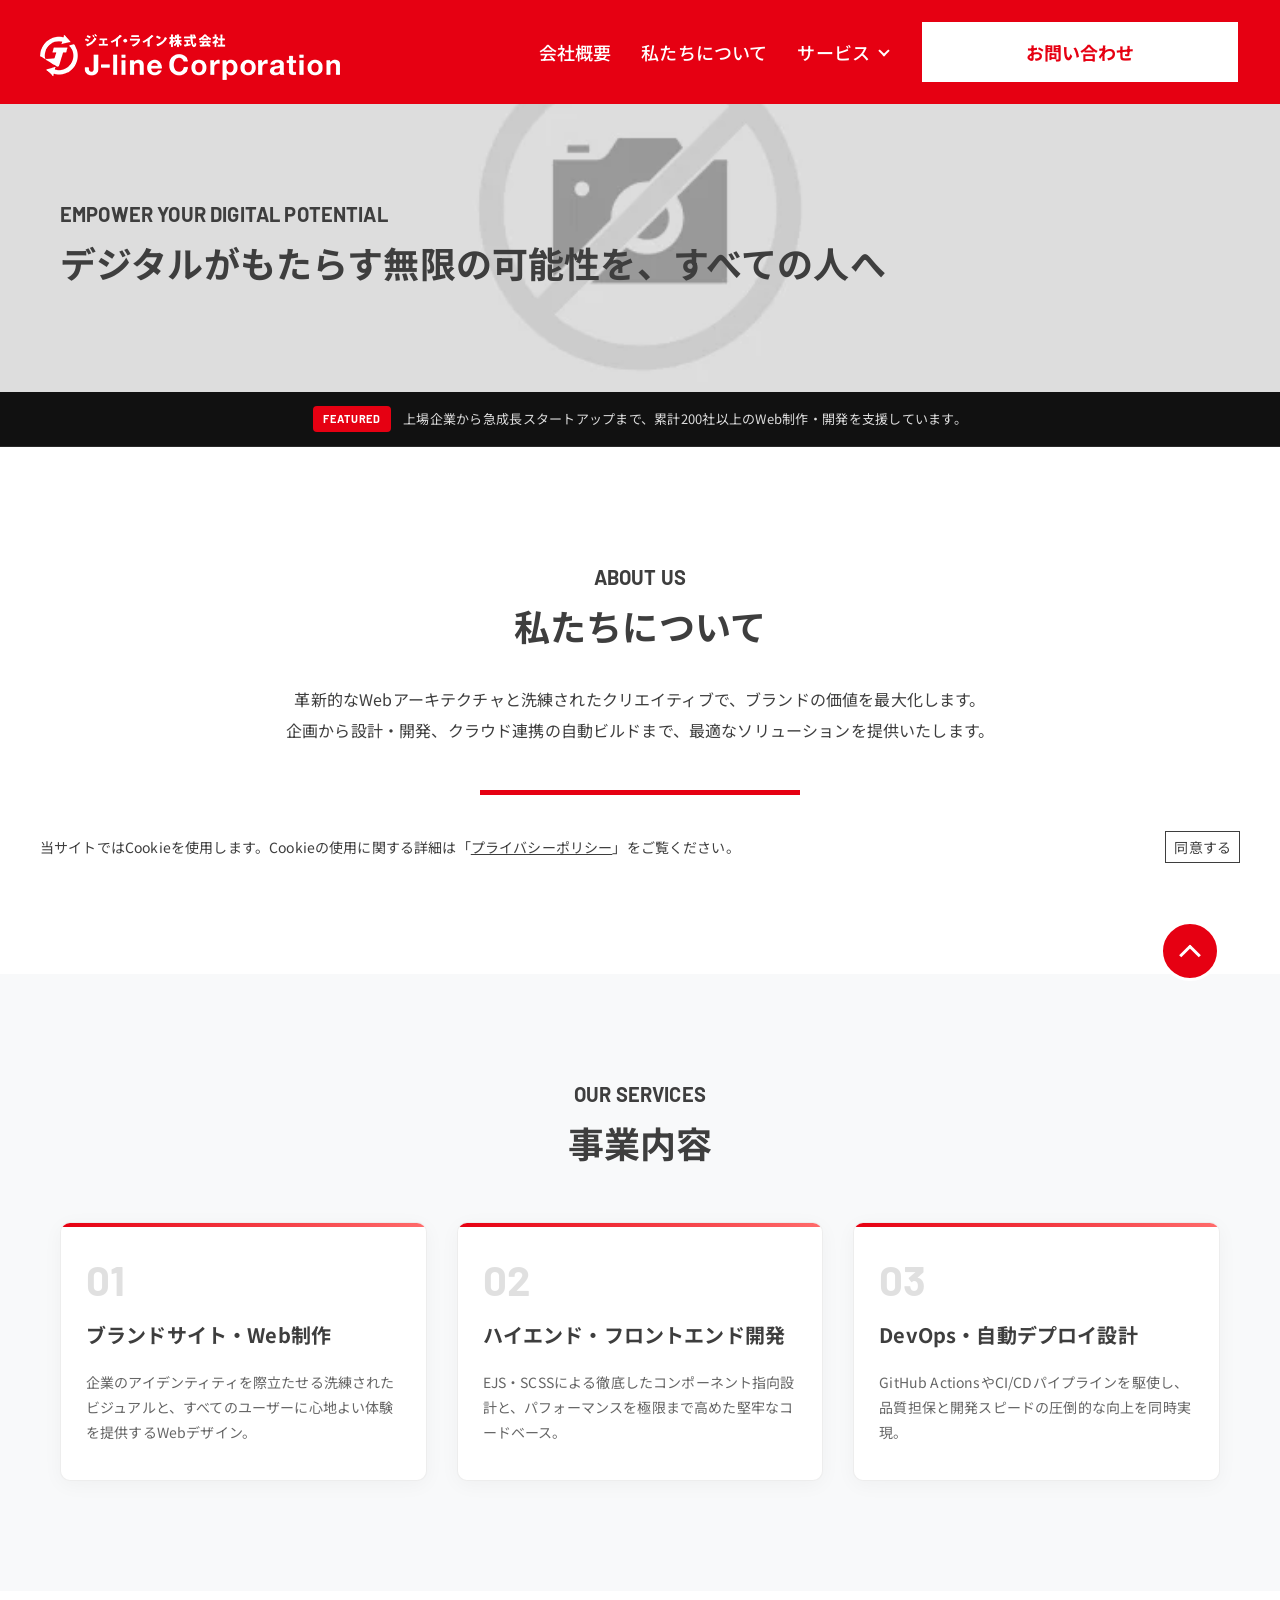
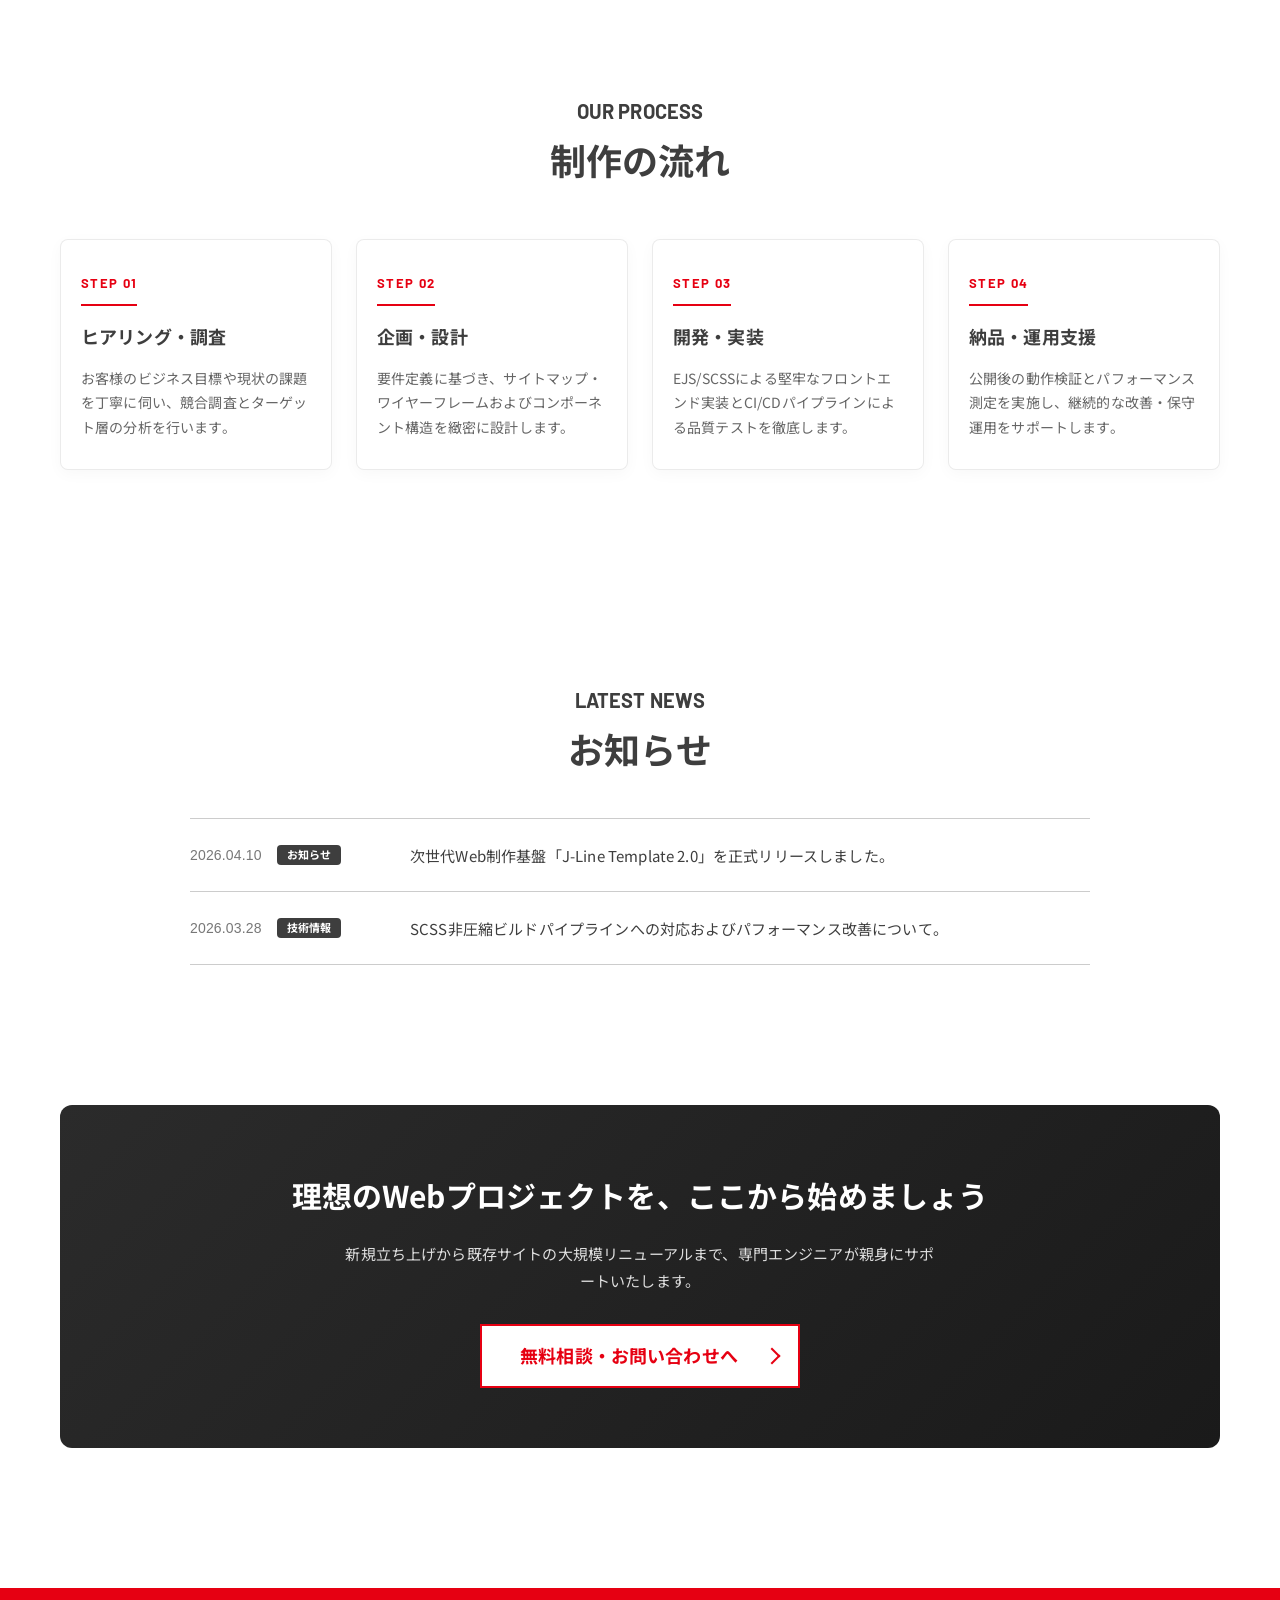
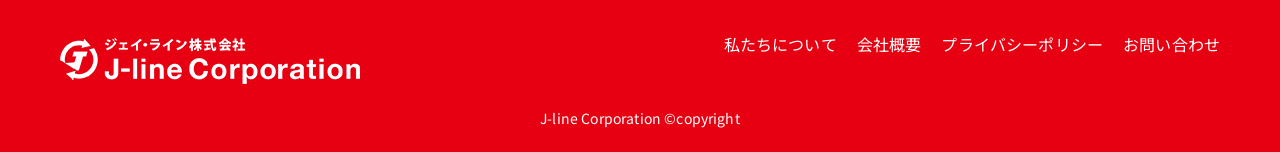
==== commit 26da37d4: "Add trust sections and hover interactions This change adds new trust, CSR, FAQ, strengths, and notic" ====
--- a/public/index.html
+++ b/public/index.html
@@ -121,6 +121,16 @@
                 </div>
             </section>
 
+            <!-- Trust Bar -->
+            <div class="p-top__trust">
+                <div class="l-container">
+                    <div class="p-top__trust-inner">
+                        <span class="p-top__trust-tag">FEATURED</span>
+                        <p class="p-top__trust-text">上場企業から急成長スタートアップまで、累計200社以上のWeb制作・開発を支援しています。</p>
+                    </div>
+                </div>
+            </div>
+
             <!-- Intro / About Section -->
             <section class="p-top__intro">
                 <div class="l-container">
--- a/public/assets/css/top.css
+++ b/public/assets/css/top.css
@@ -43,6 +43,35 @@
 */
 .p-top {
   padding-bottom: 80px;
+}
+.p-top__trust {
+  background-color: #111;
+  color: #fff;
+  padding: 14px 0;
+  border-bottom: 1px solid rgba(255, 255, 255, 0.1);
+}
+.p-top__trust-inner {
+  display: flex;
+  align-items: center;
+  justify-content: center;
+  flex-wrap: wrap;
+  gap: 12px;
+  text-align: center;
+}
+.p-top__trust-tag {
+  font-family: "Barlow", sans-serif;
+  font-size: 0.6875rem;
+  font-weight: 700;
+  background-color: var(--primary);
+  color: #fff;
+  padding: 2px 10px;
+  border-radius: 4px;
+  letter-spacing: 0.08em;
+}
+.p-top__trust-text {
+  font-size: 0.8125rem;
+  color: rgba(255, 255, 255, 0.85);
+  letter-spacing: 0.02em;
 }
 .p-top__intro {
   padding: 60px 0;
